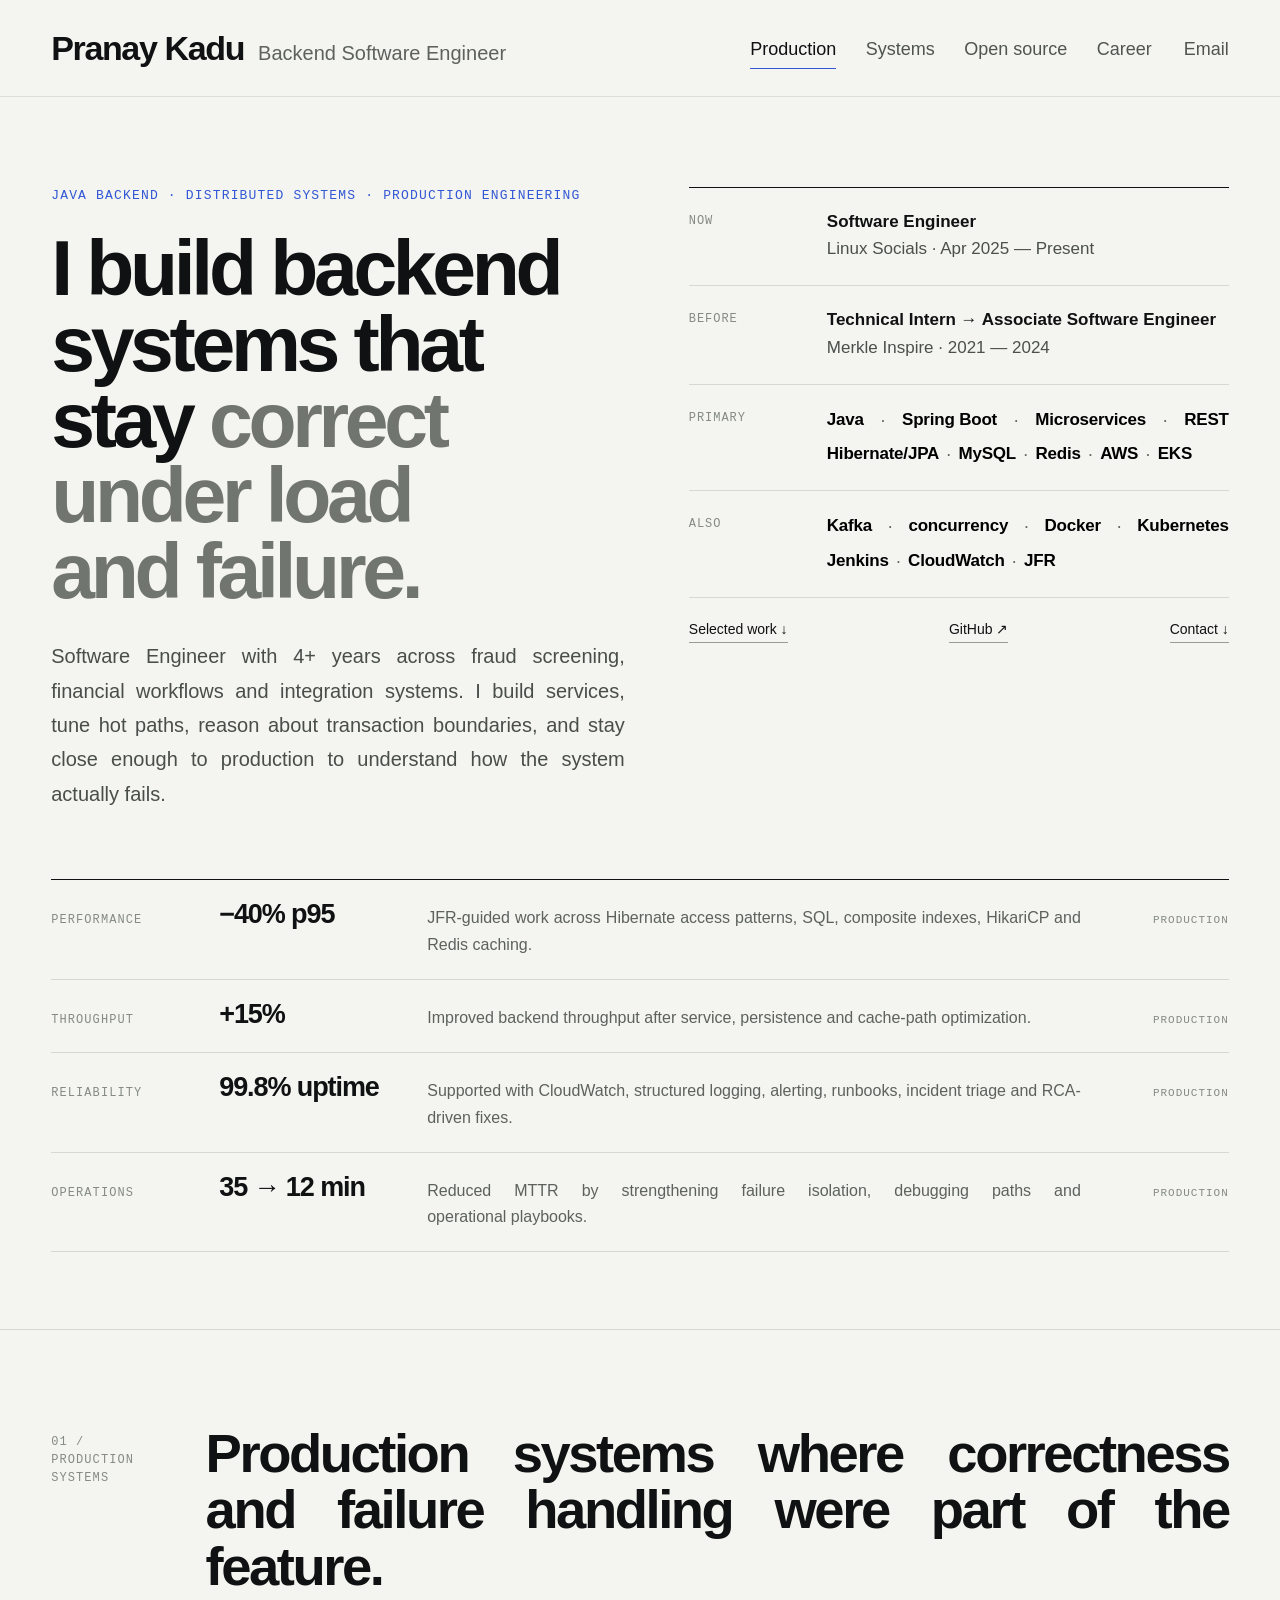
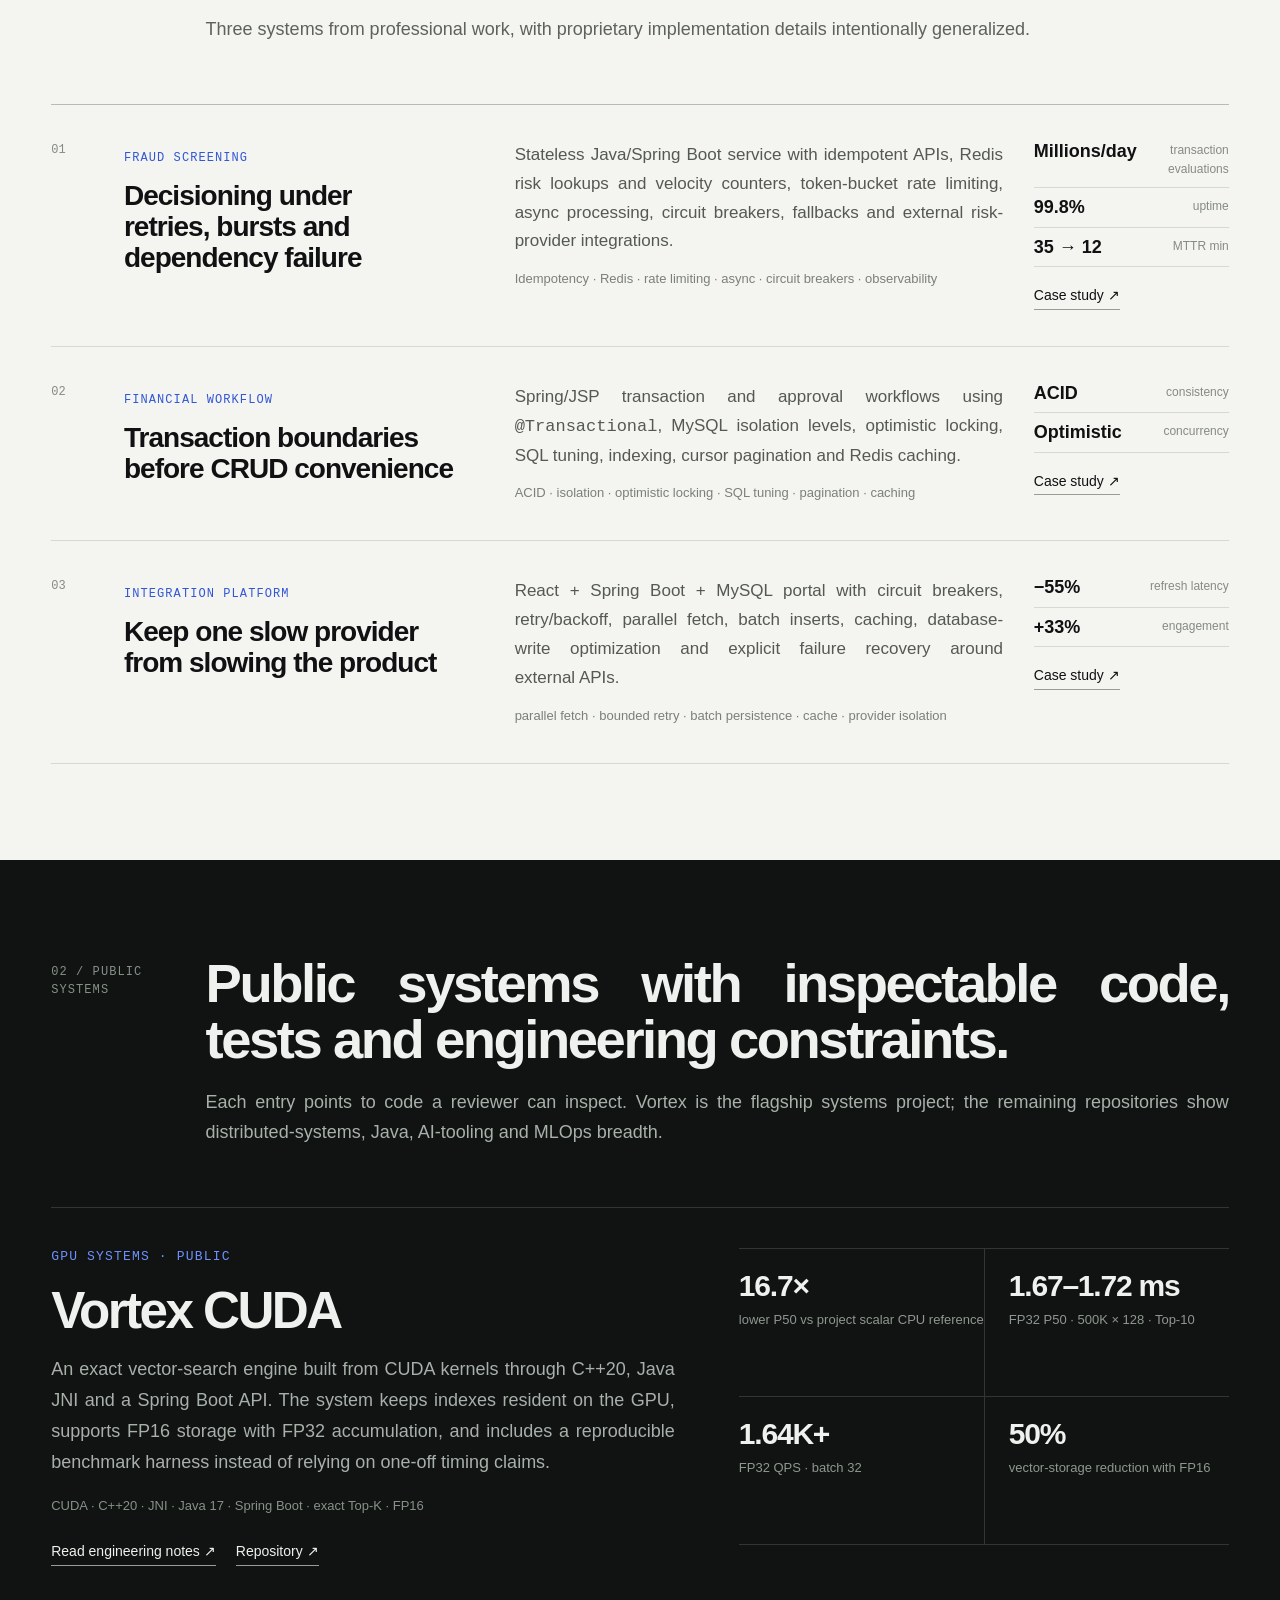
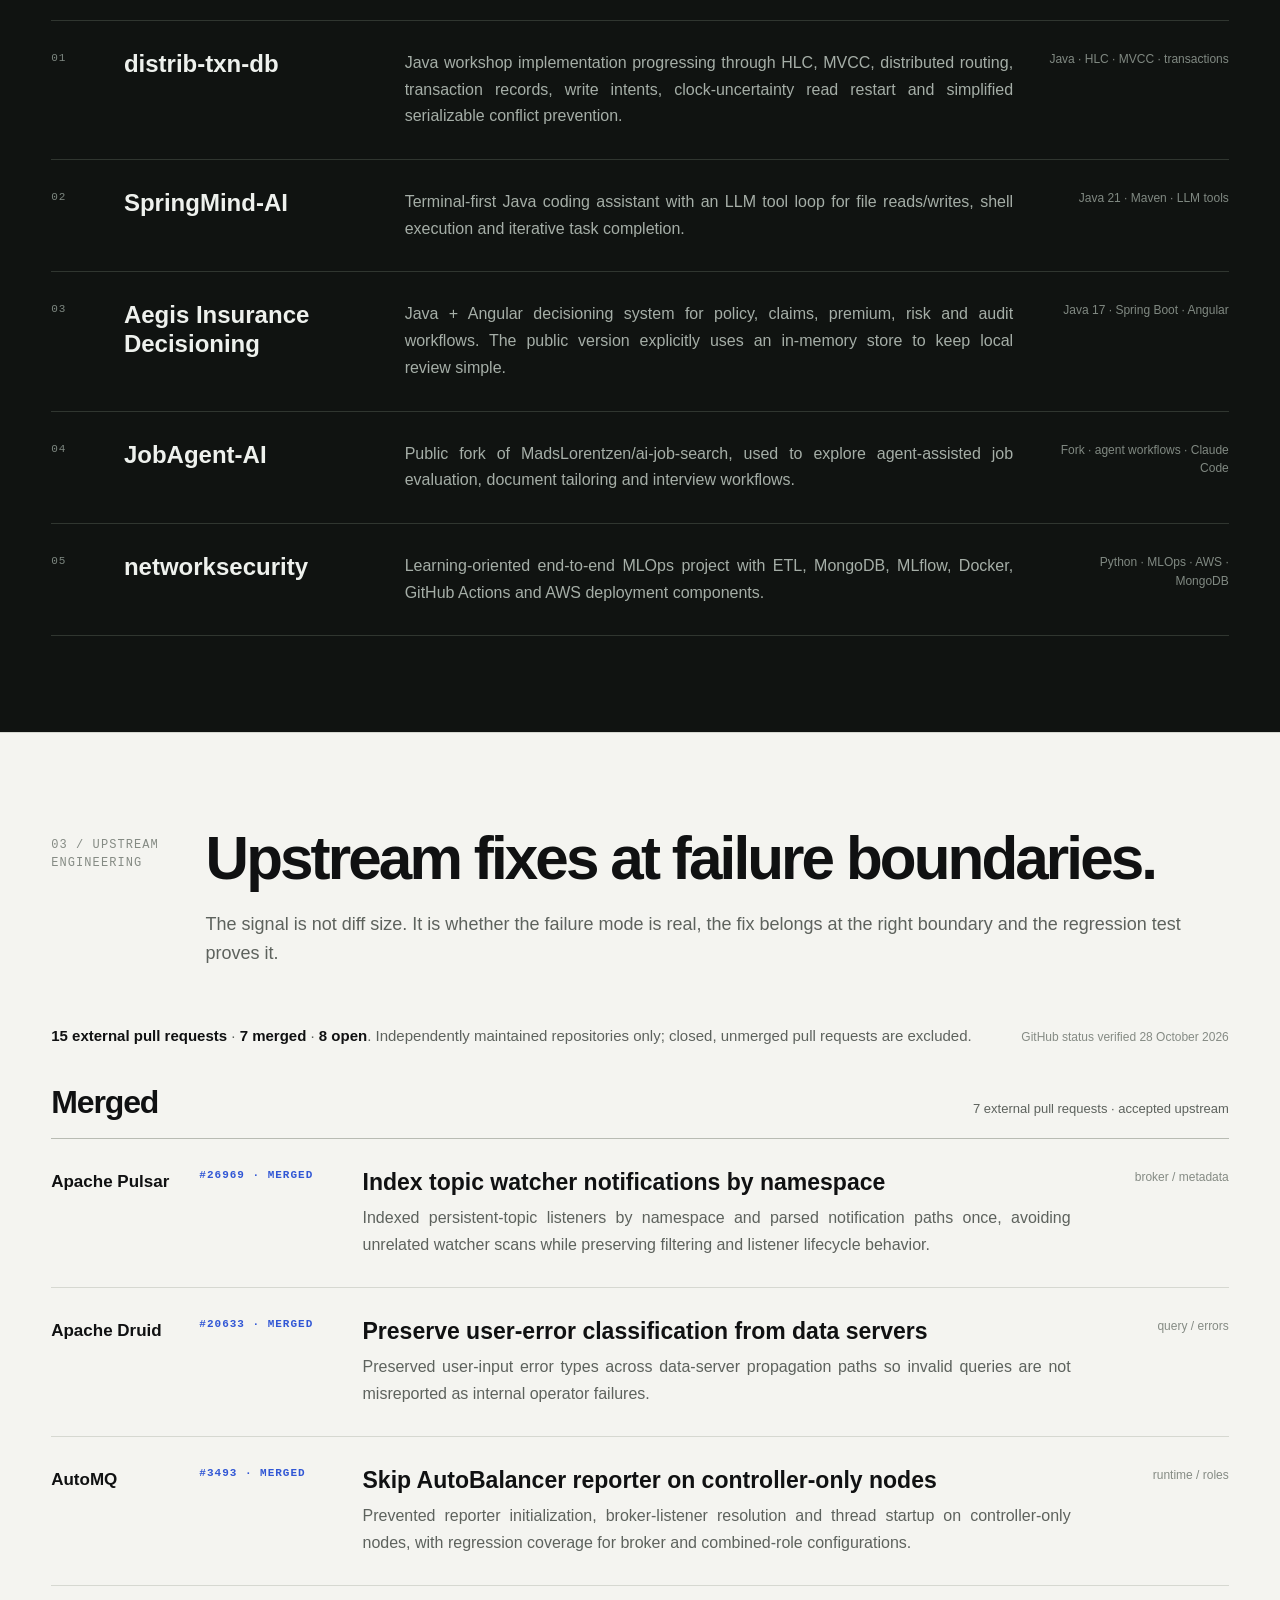
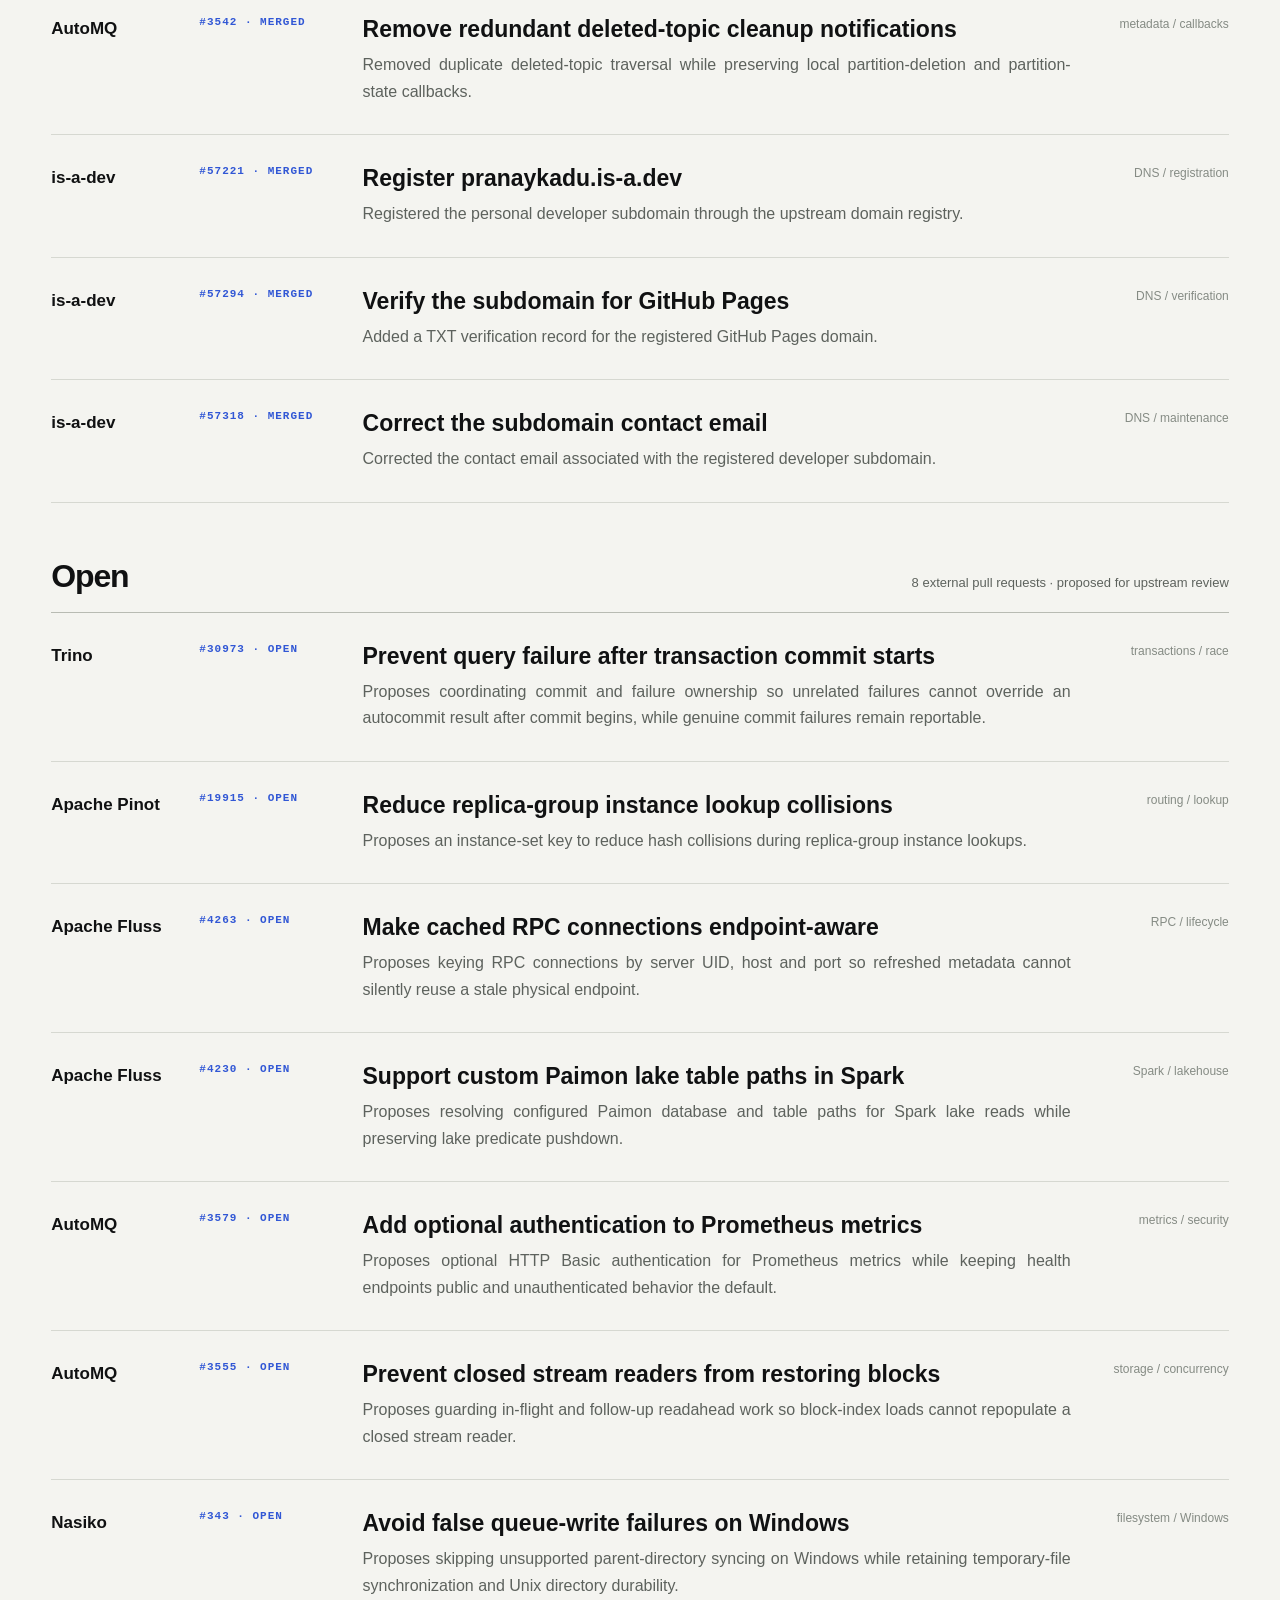
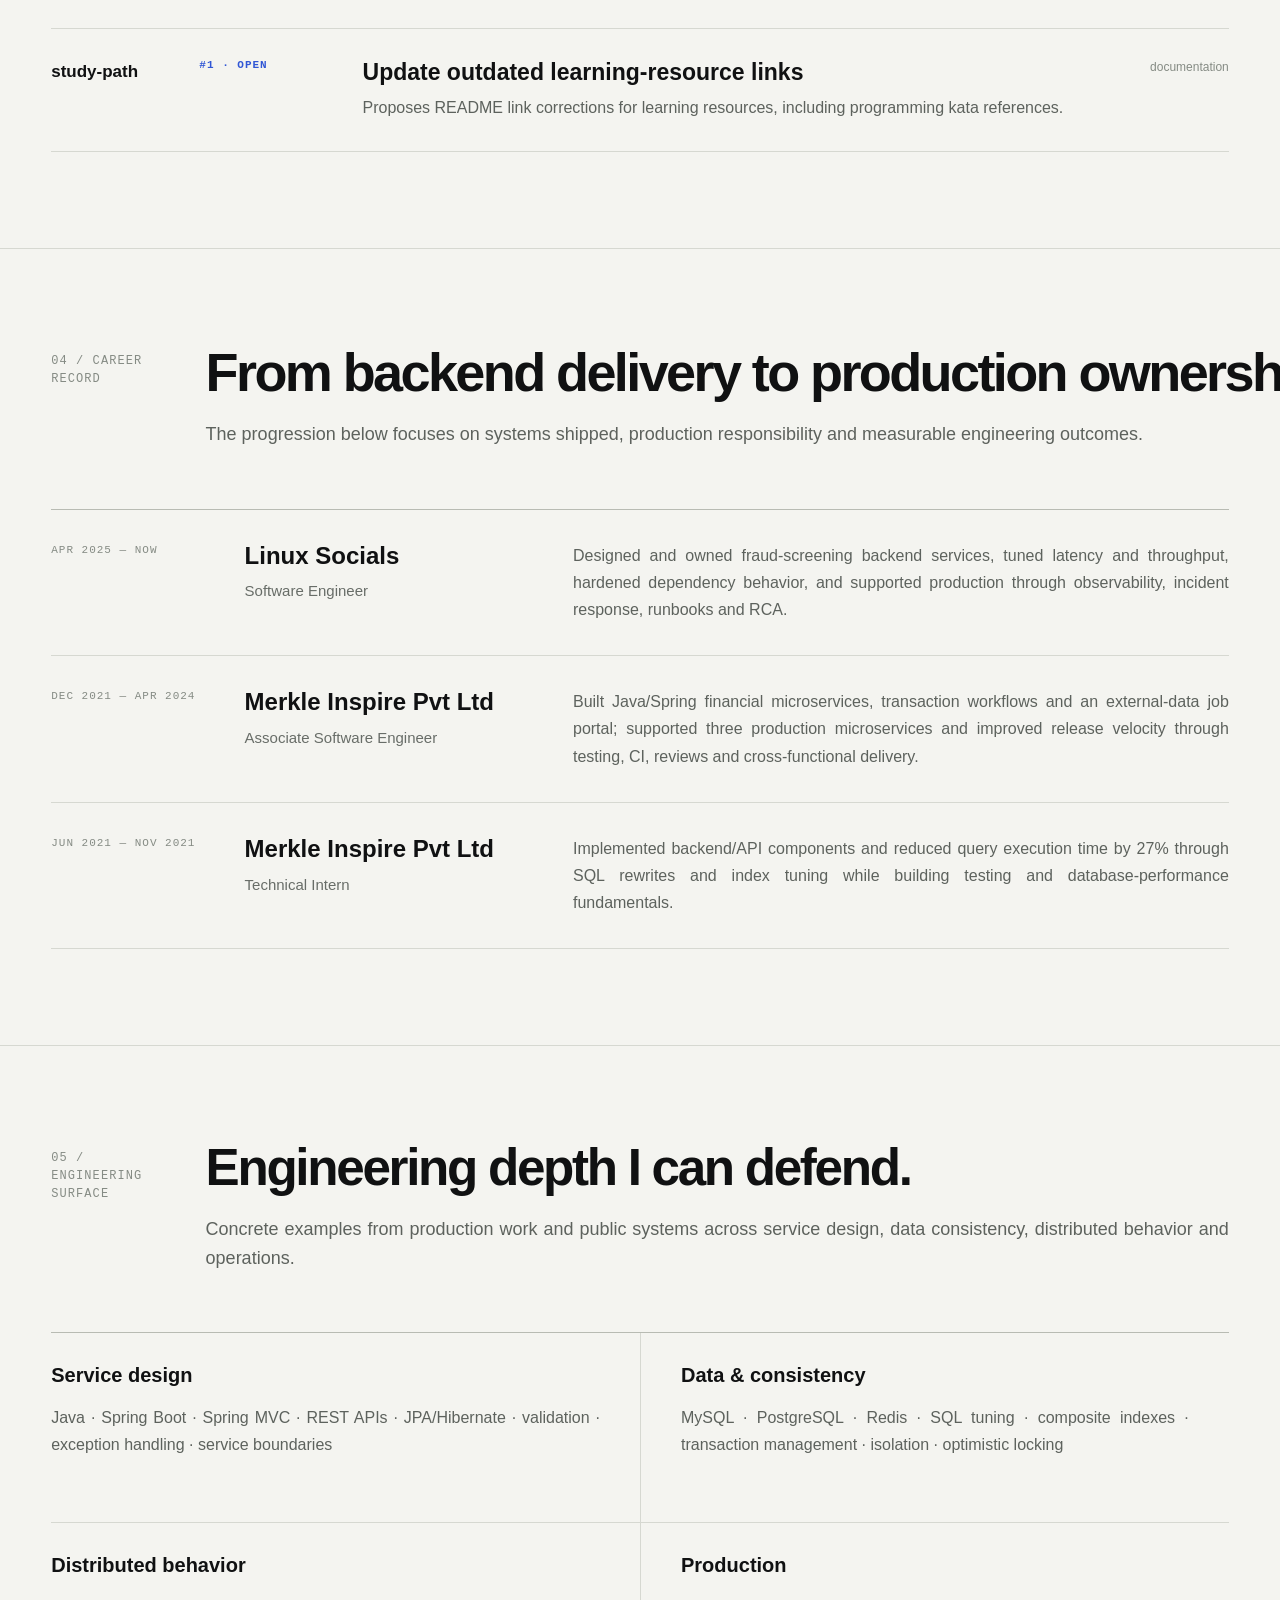
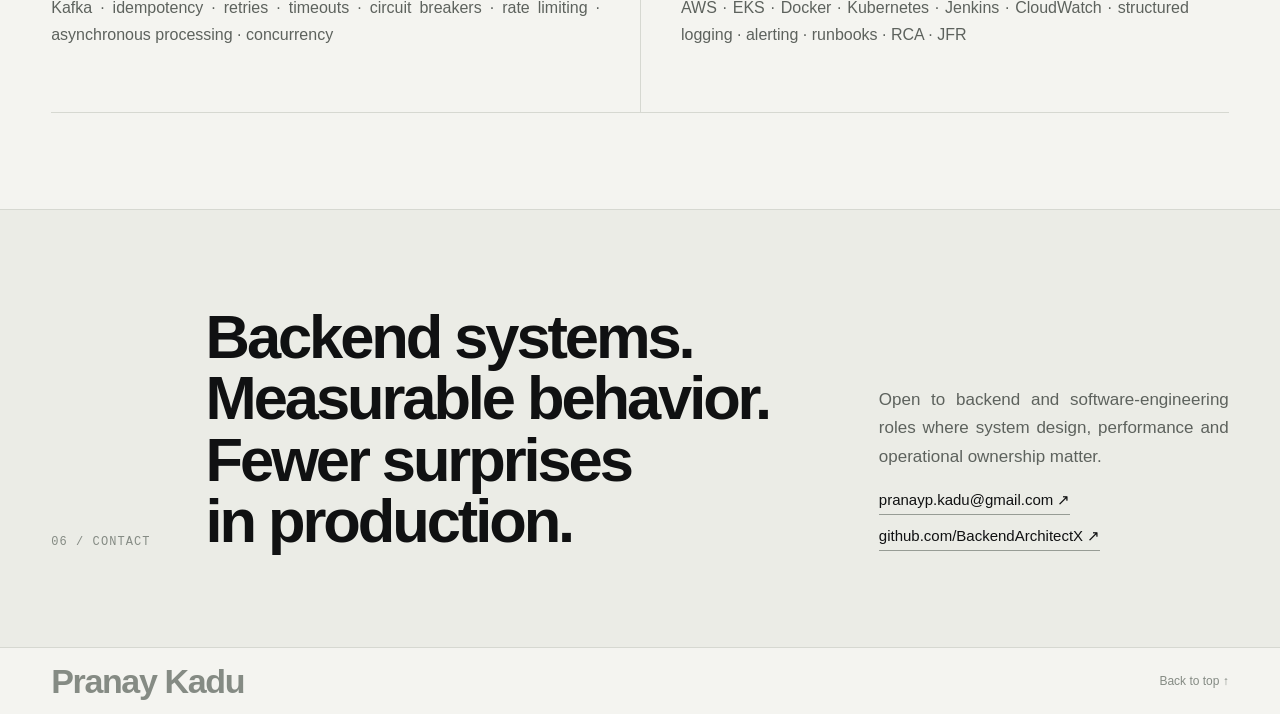
==== index.html @ 26df7e2e "chore(portfolio): refresh stylesheet cache after external PR update" ====
<!doctype html>
<html lang="en">
<head>
  <meta charset="utf-8">
  <meta name="viewport" content="width=device-width, initial-scale=1">
  <meta name="description" content="Pranay Kadu — backend software engineer working across Java, Spring Boot, distributed systems, performance and production reliability.">
  <meta name="author" content="Pranay Kadu">
  <meta name="theme-color" content="#f4f4f0">
  <meta property="og:title" content="Pranay Kadu — Backend Software Engineer">
  <meta property="og:description" content="Production backend systems, public systems work and upstream engineering across Java, distributed systems, performance and reliability.">
  <meta property="og:type" content="website">
  <meta property="og:url" content="https://backendarchitectx.github.io/">
  <meta name="twitter:card" content="summary">
  <link rel="canonical" href="https://backendarchitectx.github.io/">
  <script type="application/ld+json">{"@context":"https://schema.org","@type":"Person","name":"Pranay Kadu","jobTitle":"Backend Software Engineer","url":"https://backendarchitectx.github.io/","sameAs":["https://github.com/BackendArchitectX"],"knowsAbout":["Java","Spring Boot","Distributed systems","Backend engineering","Performance engineering","Production reliability"]}</script>
  <title>Pranay Kadu — Backend Software Engineer</title>
  <link rel="stylesheet" href="styles.css?v=20261028external">
  <link rel="stylesheet" href="mobile-typography.css?v=20260911b">
  <link rel="stylesheet" href="skill-mobile.css?v=20260911d">
  <link rel="stylesheet" href="mobile-natural-justify.css?v=20260912d">
</head>
<body>
<a class="skip-link" href="#main">Skip to content</a>
<header class="site-header">
  <div class="shell header-inner">
    <a class="identity" href="#top" aria-label="Pranay Kadu, portfolio home"><strong>Pranay Kadu</strong><span>Backend Software Engineer</span></a>
    <nav class="nav" aria-label="Primary navigation"><a href="#production">Production</a><a href="#systems">Systems</a><a href="#opensource">Open source</a><a href="#career">Career</a></nav>
    <div class="header-actions"><a href="mailto:pranayp.kadu@gmail.com">Email</a></div>
  </div>
</header>

<main id="main">
  <section id="top" class="hero shell">
    <div class="hero-grid">
      <div>
        <div class="overline">Java backend · distributed systems · production engineering</div>
        <h1>I build backend systems that stay <em>correct under load and failure.</em></h1>
        <p class="hero-copy">Software Engineer with 4+ years across fraud screening, financial workflows and integration systems. I build services, tune hot paths, reason about transaction boundaries, and stay close enough to production to understand how the system actually fails.</p>
      </div>
      <aside class="hero-side" aria-label="Engineering profile summary">
        <dl>
          <div class="meta-row"><dt>Now</dt><dd><strong>Software Engineer</strong><br>Linux Socials · Apr 2025 — Present</dd></div>
          <div class="meta-row"><dt>Before</dt><dd><strong>Technical Intern → Associate Software Engineer</strong><br>Merkle Inspire · 2021 — 2024</dd></div>
          <div class="meta-row"><dt>Primary</dt><dd><strong>Java · Spring Boot · Microservices · REST · Hibernate/JPA · MySQL · Redis · AWS · EKS</strong></dd></div>
          <div class="meta-row"><dt>Also</dt><dd><strong>Kafka · concurrency · Docker · Kubernetes · Jenkins · CloudWatch · JFR</strong></dd></div>
        </dl>
        <div class="quick-links"><a href="#production">Selected work ↓</a><a href="https://github.com/BackendArchitectX" target="_blank" rel="noreferrer">GitHub ↗</a><a href="#contact">Contact ↓</a></div>
      </aside>
    </div>

    <div class="proof-ledger" aria-label="Engineering evidence">
      <div class="proof-row"><span class="label">Performance</span><strong>−40% p95</strong><p>JFR-guided work across Hibernate access patterns, SQL, composite indexes, HikariCP and Redis caching.</p><span class="source">production</span></div>
      <div class="proof-row"><span class="label">Throughput</span><strong>+15%</strong><p>Improved backend throughput after service, persistence and cache-path optimization.</p><span class="source">production</span></div>
      <div class="proof-row"><span class="label">Reliability</span><strong>99.8% uptime</strong><p>Supported with CloudWatch, structured logging, alerting, runbooks, incident triage and RCA-driven fixes.</p><span class="source">production</span></div>
      <div class="proof-row"><span class="label">Operations</span><strong>35 → 12 min</strong><p>Reduced MTTR by strengthening failure isolation, debugging paths and operational playbooks.</p><span class="source">production</span></div>
    </div>
  </section>

  <section id="production" class="section">
    <div class="shell">
      <div class="section-head">
        <div class="section-no">01 / Production systems</div>
        <h2>Production systems where correctness and failure handling were part of the feature.</h2>
        <p>Three systems from professional work, with proprietary implementation details intentionally generalized.</p>
      </div>
      <div class="system-list">
        <a class="system-row" href="work/fraud-screening.html">
          <div class="system-index">01</div>
          <div class="system-name"><span class="type">Fraud screening</span><h3>Decisioning under retries, bursts and dependency failure</h3></div>
          <div class="system-body"><p>Stateless Java/Spring Boot service with idempotent APIs, Redis risk lookups and velocity counters, token-bucket rate limiting, async processing, circuit breakers, fallbacks and external risk-provider integrations.</p><div class="methods">Idempotency · Redis · rate limiting · async · circuit breakers · observability</div></div>
          <div class="system-evidence"><div class="evidence-line"><strong>Millions/day</strong><span>transaction evaluations</span></div><div class="evidence-line"><strong>99.8%</strong><span>uptime</span></div><div class="evidence-line"><strong>35 → 12</strong><span>MTTR min</span></div><span class="row-link">Case study ↗</span></div>
        </a>
        <a class="system-row" href="work/financial-workflow.html">
          <div class="system-index">02</div>
          <div class="system-name"><span class="type">Financial workflow</span><h3>Transaction boundaries before CRUD convenience</h3></div>
          <div class="system-body"><p>Spring/JSP transaction and approval workflows using <code>@Transactional</code>, MySQL isolation levels, optimistic locking, SQL tuning, indexing, cursor pagination and Redis caching.</p><div class="methods">ACID · isolation · optimistic locking · SQL tuning · pagination · caching</div></div>
          <div class="system-evidence"><div class="evidence-line"><strong>ACID</strong><span>consistency</span></div><div class="evidence-line"><strong>Optimistic</strong><span>concurrency</span></div><span class="row-link">Case study ↗</span></div>
        </a>
        <a class="system-row" href="work/job-feed.html">
          <div class="system-index">03</div>
          <div class="system-name"><span class="type">Integration platform</span><h3>Keep one slow provider from slowing the product</h3></div>
          <div class="system-body"><p>React + Spring Boot + MySQL portal with circuit breakers, retry/backoff, parallel fetch, batch inserts, caching, database-write optimization and explicit failure recovery around external APIs.</p><div class="methods">parallel fetch · bounded retry · batch persistence · cache · provider isolation</div></div>
          <div class="system-evidence"><div class="evidence-line"><strong>−55%</strong><span>refresh latency</span></div><div class="evidence-line"><strong>+33%</strong><span>engagement</span></div><span class="row-link">Case study ↗</span></div>
        </a>
      </div>
    </div>
  </section>

  <section id="systems" class="section dark">
    <div class="shell">
      <div class="section-head">
        <div class="section-no">02 / Public systems</div>
        <h2>Public systems with inspectable code, tests and engineering constraints.</h2>
        <p>Each entry points to code a reviewer can inspect. Vortex is the flagship systems project; the remaining repositories show distributed-systems, Java, AI-tooling and MLOps breadth.</p>
      </div>

      <article class="feature-project">
        <div>
          <div class="overline">GPU systems · public</div>
          <h3>Vortex CUDA</h3>
          <p>An exact vector-search engine built from CUDA kernels through C++20, Java JNI and a Spring Boot API. The system keeps indexes resident on the GPU, supports FP16 storage with FP32 accumulation, and includes a reproducible benchmark harness instead of relying on one-off timing claims.</p>
          <div class="tech">CUDA · C++20 · JNI · Java 17 · Spring Boot · exact Top-K · FP16</div>
          <div class="feature-links"><a href="lab/vortex-cuda.html">Read engineering notes ↗</a><a href="https://github.com/BackendArchitectX/Vortex-CUDA" target="_blank" rel="noreferrer">Repository ↗</a></div>
        </div>
        <div class="benchmark" aria-label="Vortex CUDA benchmark evidence">
          <div><strong>16.7×</strong><span>lower P50 vs project scalar CPU reference</span></div>
          <div><strong>1.67–1.72 ms</strong><span>FP32 P50 · 500K × 128 · Top-10</span></div>
          <div><strong>1.64K+</strong><span>FP32 QPS · batch 32</span></div>
          <div><strong>50%</strong><span>vector-storage reduction with FP16</span></div>
        </div>
      </article>

      <div class="lab-ledger">
        <a class="lab-row" href="lab/distrib-txn-db.html"><span class="status">01</span><h3>distrib-txn-db</h3><p>Java workshop implementation progressing through HLC, MVCC, distributed routing, transaction records, write intents, clock-uncertainty read restart and simplified serializable conflict prevention.</p><span class="stack">Java · HLC · MVCC · transactions</span></a>
        <a class="lab-row" href="https://github.com/BackendArchitectX/SpringMind-AI" target="_blank" rel="noreferrer"><span class="status">02</span><h3>SpringMind-AI</h3><p>Terminal-first Java coding assistant with an LLM tool loop for file reads/writes, shell execution and iterative task completion.</p><span class="stack">Java 21 · Maven · LLM tools</span></a>
        <a class="lab-row" href="lab/aegis.html"><span class="status">03</span><h3>Aegis Insurance Decisioning</h3><p>Java + Angular decisioning system for policy, claims, premium, risk and audit workflows. The public version explicitly uses an in-memory store to keep local review simple.</p><span class="stack">Java 17 · Spring Boot · Angular</span></a>
        <a class="lab-row" href="https://github.com/BackendArchitectX/JobAgent-AI" target="_blank" rel="noreferrer"><span class="status">04</span><h3>JobAgent-AI</h3><p>Public fork of MadsLorentzen/ai-job-search, used to explore agent-assisted job evaluation, document tailoring and interview workflows.</p><span class="stack">Fork · agent workflows · Claude Code</span></a>
        <a class="lab-row" href="https://github.com/BackendArchitectX/networksecurity" target="_blank" rel="noreferrer"><span class="status">05</span><h3>networksecurity</h3><p>Learning-oriented end-to-end MLOps project with ETL, MongoDB, MLflow, Docker, GitHub Actions and AWS deployment components.</p><span class="stack">Python · MLOps · AWS · MongoDB</span></a>
      </div>
    </div>
  </section>

  <section id="opensource" class="section">
    <div class="shell">
      <div class="section-head">
        <div class="section-no">03 / Upstream engineering</div>
        <h2>Upstream fixes at failure boundaries.</h2>
        <p>The signal is not diff size. It is whether the failure mode is real, the fix belongs at the right boundary and the regression test proves it.</p>
      </div>
      <div class="oss-summary">
        <p><strong>15 external pull requests</strong> · <strong>7 merged</strong> · <strong>8 open</strong>. Independently maintained repositories only; closed, unmerged pull requests are excluded.</p>
        <span class="oss-asof">GitHub status verified 28 October 2026</span>
      </div>
      <div class="oss-group" aria-label="Merged external pull requests">
        <div class="oss-group-head"><h3>Merged</h3><p>7 external pull requests · accepted upstream</p></div>
        <div class="oss-table" aria-label="Merged external PR list">
        <a class="oss-entry" href="https://github.com/apache/pulsar/pull/26969" target="_blank" rel="noopener noreferrer"><span class="repo">Apache Pulsar</span><span class="state state--merged">#26969 · Merged</span><div><h4>Index topic watcher notifications by namespace</h4><p>Indexed persistent-topic listeners by namespace and parsed notification paths once, avoiding unrelated watcher scans while preserving filtering and listener lifecycle behavior.</p></div><span class="domain">broker / metadata</span></a>
        <a class="oss-entry" href="https://github.com/apache/druid/pull/20633" target="_blank" rel="noopener noreferrer"><span class="repo">Apache Druid</span><span class="state state--merged">#20633 · Merged</span><div><h4>Preserve user-error classification from data servers</h4><p>Preserved user-input error types across data-server propagation paths so invalid queries are not misreported as internal operator failures.</p></div><span class="domain">query / errors</span></a>
        <a class="oss-entry" href="https://github.com/AutoMQ/automq/pull/3493" target="_blank" rel="noopener noreferrer"><span class="repo">AutoMQ</span><span class="state state--merged">#3493 · Merged</span><div><h4>Skip AutoBalancer reporter on controller-only nodes</h4><p>Prevented reporter initialization, broker-listener resolution and thread startup on controller-only nodes, with regression coverage for broker and combined-role configurations.</p></div><span class="domain">runtime / roles</span></a>
        <a class="oss-entry" href="https://github.com/AutoMQ/automq/pull/3542" target="_blank" rel="noopener noreferrer"><span class="repo">AutoMQ</span><span class="state state--merged">#3542 · Merged</span><div><h4>Remove redundant deleted-topic cleanup notifications</h4><p>Removed duplicate deleted-topic traversal while preserving local partition-deletion and partition-state callbacks.</p></div><span class="domain">metadata / callbacks</span></a>
        <a class="oss-entry" href="https://github.com/is-a-dev/register/pull/57221" target="_blank" rel="noopener noreferrer"><span class="repo">is-a-dev</span><span class="state state--merged">#57221 · Merged</span><div><h4>Register pranaykadu.is-a.dev</h4><p>Registered the personal developer subdomain through the upstream domain registry.</p></div><span class="domain">DNS / registration</span></a>
        <a class="oss-entry" href="https://github.com/is-a-dev/register/pull/57294" target="_blank" rel="noopener noreferrer"><span class="repo">is-a-dev</span><span class="state state--merged">#57294 · Merged</span><div><h4>Verify the subdomain for GitHub Pages</h4><p>Added a TXT verification record for the registered GitHub Pages domain.</p></div><span class="domain">DNS / verification</span></a>
        <a class="oss-entry" href="https://github.com/is-a-dev/register/pull/57318" target="_blank" rel="noopener noreferrer"><span class="repo">is-a-dev</span><span class="state state--merged">#57318 · Merged</span><div><h4>Correct the subdomain contact email</h4><p>Corrected the contact email associated with the registered developer subdomain.</p></div><span class="domain">DNS / maintenance</span></a>
        </div>
      </div>
      <div class="oss-group" aria-label="Open external pull requests">
        <div class="oss-group-head"><h3>Open</h3><p>8 external pull requests · proposed for upstream review</p></div>
        <div class="oss-table" aria-label="Open external PR list">
        <a class="oss-entry" href="https://github.com/trinodb/trino/pull/30973" target="_blank" rel="noopener noreferrer"><span class="repo">Trino</span><span class="state state--open">#30973 · Open</span><div><h4>Prevent query failure after transaction commit starts</h4><p>Proposes coordinating commit and failure ownership so unrelated failures cannot override an autocommit result after commit begins, while genuine commit failures remain reportable.</p></div><span class="domain">transactions / race</span></a>
        <a class="oss-entry" href="https://github.com/apache/pinot/pull/19915" target="_blank" rel="noopener noreferrer"><span class="repo">Apache Pinot</span><span class="state state--open">#19915 · Open</span><div><h4>Reduce replica-group instance lookup collisions</h4><p>Proposes an instance-set key to reduce hash collisions during replica-group instance lookups.</p></div><span class="domain">routing / lookup</span></a>
        <a class="oss-entry" href="https://github.com/apache/fluss/pull/4263" target="_blank" rel="noopener noreferrer"><span class="repo">Apache Fluss</span><span class="state state--open">#4263 · Open</span><div><h4>Make cached RPC connections endpoint-aware</h4><p>Proposes keying RPC connections by server UID, host and port so refreshed metadata cannot silently reuse a stale physical endpoint.</p></div><span class="domain">RPC / lifecycle</span></a>
        <a class="oss-entry" href="https://github.com/apache/fluss/pull/4230" target="_blank" rel="noopener noreferrer"><span class="repo">Apache Fluss</span><span class="state state--open">#4230 · Open</span><div><h4>Support custom Paimon lake table paths in Spark</h4><p>Proposes resolving configured Paimon database and table paths for Spark lake reads while preserving lake predicate pushdown.</p></div><span class="domain">Spark / lakehouse</span></a>
        <a class="oss-entry" href="https://github.com/AutoMQ/automq/pull/3579" target="_blank" rel="noopener noreferrer"><span class="repo">AutoMQ</span><span class="state state--open">#3579 · Open</span><div><h4>Add optional authentication to Prometheus metrics</h4><p>Proposes optional HTTP Basic authentication for Prometheus metrics while keeping health endpoints public and unauthenticated behavior the default.</p></div><span class="domain">metrics / security</span></a>
        <a class="oss-entry" href="https://github.com/AutoMQ/automq/pull/3555" target="_blank" rel="noopener noreferrer"><span class="repo">AutoMQ</span><span class="state state--open">#3555 · Open</span><div><h4>Prevent closed stream readers from restoring blocks</h4><p>Proposes guarding in-flight and follow-up readahead work so block-index loads cannot repopulate a closed stream reader.</p></div><span class="domain">storage / concurrency</span></a>
        <a class="oss-entry" href="https://github.com/Nasiko-Labs/nasiko/pull/343" target="_blank" rel="noopener noreferrer"><span class="repo">Nasiko</span><span class="state state--open">#343 · Open</span><div><h4>Avoid false queue-write failures on Windows</h4><p>Proposes skipping unsupported parent-directory syncing on Windows while retaining temporary-file synchronization and Unix directory durability.</p></div><span class="domain">filesystem / Windows</span></a>
        <a class="oss-entry" href="https://github.com/tiagomartinho/study-path/pull/1" target="_blank" rel="noopener noreferrer"><span class="repo">study-path</span><span class="state state--open">#1 · Open</span><div><h4>Update outdated learning-resource links</h4><p>Proposes README link corrections for learning resources, including programming kata references.</p></div><span class="domain">documentation</span></a>
        </div>
      </div>
    </div>
  </section>

  <section id="career" class="section">
    <div class="shell">
      <div class="section-head">
        <div class="section-no">04 / Career record</div>
        <h2>From backend delivery to production ownership.</h2>
        <p>The progression below focuses on systems shipped, production responsibility and measurable engineering outcomes.</p>
      </div>
      <div class="timeline">
        <div class="timeline-row"><span class="date">APR 2025 — NOW</span><div><h3>Linux Socials</h3><span class="role">Software Engineer</span></div><p>Designed and owned fraud-screening backend services, tuned latency and throughput, hardened dependency behavior, and supported production through observability, incident response, runbooks and RCA.</p></div>
        <div class="timeline-row"><span class="date">DEC 2021 — APR 2024</span><div><h3>Merkle Inspire Pvt Ltd</h3><span class="role">Associate Software Engineer</span></div><p>Built Java/Spring financial microservices, transaction workflows and an external-data job portal; supported three production microservices and improved release velocity through testing, CI, reviews and cross-functional delivery.</p></div>
        <div class="timeline-row"><span class="date">JUN 2021 — NOV 2021</span><div><h3>Merkle Inspire Pvt Ltd</h3><span class="role">Technical Intern</span></div><p>Implemented backend/API components and reduced query execution time by 27% through SQL rewrites and index tuning while building testing and database-performance fundamentals.</p></div>
      </div>
    </div>
  </section>

  <section id="engineering" class="section">
    <div class="shell">
      <div class="section-head"><div class="section-no">05 / Engineering surface</div><h2>Engineering depth I can defend.</h2><p>Concrete examples from production work and public systems across service design, data consistency, distributed behavior and operations.</p></div>
      <div class="depth-grid">
        <div class="depth"><h3>Service design</h3><p>Java · Spring Boot · Spring MVC · REST APIs · JPA/Hibernate · validation · exception handling · service boundaries</p></div>
        <div class="depth"><h3>Data & consistency</h3><p>MySQL · PostgreSQL · Redis · SQL tuning · composite indexes · transaction management · isolation · optimistic locking</p></div>
        <div class="depth"><h3>Distributed behavior</h3><p>Kafka · idempotency · retries · timeouts · circuit breakers · rate limiting · asynchronous processing · concurrency</p></div>
        <div class="depth"><h3>Production</h3><p>AWS · EKS · Docker · Kubernetes · Jenkins · CloudWatch · structured logging · alerting · runbooks · RCA · JFR</p></div>
      </div>
    </div>
  </section>

  <section id="contact" class="section contact">
    <div class="shell contact-grid">
      <div class="section-no">06 / Contact</div>
      <h2>Backend systems. Measurable behavior. Fewer surprises in production.</h2>
      <div><p>Open to backend and software-engineering roles where system design, performance and operational ownership matter.</p><div class="contact-links"><a href="mailto:pranayp.kadu@gmail.com">pranayp.kadu@gmail.com ↗</a><a href="https://github.com/BackendArchitectX" target="_blank" rel="noreferrer">github.com/BackendArchitectX ↗</a></div></div>
    </div>
  </section>
</main>

<footer class="footer"><div class="shell footer-inner"><span>Pranay Kadu</span><a href="#top">Back to top ↑</a></div></footer>
<script src="script.js?v=20260913a"></script>
</body>
</html>
---- styles.css ----
@import url("/foundation.css?v=20260911h");

/* Final portfolio layer: readable scale, disciplined spacing and progressive responsiveness. */
body{font-size:18px}
.hero h1{max-width:940px;font-size:clamp(58px,6.15vw,90px);line-height:.96}
.hero-copy{font-size:20px;line-height:1.72}
.section-head h2,.case-head h2{font-size:clamp(44px,4.7vw,68px)}
.contact h2{font-size:clamp(46px,4.8vw,70px)}
.case-title h1{font-size:clamp(50px,5.4vw,78px)}
.system-name h3{font-size:28px}
.feature-project p{font-size:18px}

/* Stronger header hierarchy: name is the visual anchor, supporting text stays clearly secondary. */
.header-inner{min-height:96px}
.identity strong{font-size:34px;font-weight:760;letter-spacing:-.04em}
.identity span{font-size:20px;line-height:1.3}
.nav a,.header-actions a{font-size:18px}

/* Keep long-form copy readable without stretching compact profile content. */
.hero-copy,.proof-row p,.section-head>p,.system-body>p,.feature-project p,.lab-row>p,.oss-entry p,.timeline-row>p,.depth p,.contact p,.case-title .lede,.case-head>p,.record-row p,.callout{text-align:left;text-align-last:auto;hyphens:none}

/* Hero profile ledger: clean left alignment and consistent content column. */
.hero-grid{grid-template-columns:minmax(0,1fr) minmax(500px,540px);gap:clamp(54px,5vw,78px)}
.hero-side{width:100%;max-width:540px;justify-self:end;border-top:1px solid var(--ink)}
.hero-side dl{margin:0}
.meta-row{grid-template-columns:110px minmax(0,1fr);gap:28px;align-items:start;padding:22px 0}
.meta-row dt{padding-top:3px;line-height:1.45;white-space:nowrap}
.meta-row dd{margin:0;font-size:17px;line-height:1.58;letter-spacing:0;text-align:left!important;text-align-last:auto!important;text-wrap:pretty;overflow-wrap:normal;hyphens:none;word-spacing:normal}
.meta-row dd strong{display:block;margin-bottom:2px;line-height:1.45;text-align:left!important;text-align-last:auto!important;word-spacing:normal;letter-spacing:0}
.meta-row:nth-child(2) dd strong{white-space:nowrap}
.meta-row:nth-child(n+3) dd strong{line-height:1.6}
.meta-row dd strong+br{display:none}
.quick-links{display:flex;flex-wrap:wrap;align-items:center;justify-content:flex-start;gap:12px 26px;padding-top:20px}
.quick-links a{font-size:14px;white-space:nowrap}

/* Evidence reads as a ledger rather than a dashboard-card grid. */
.proof-ledger{display:block;margin-top:68px;border-top:1px solid var(--ink);border-bottom:0}
.proof-row{display:grid;grid-template-columns:140px 180px minmax(0,1fr) 120px;gap:28px;align-items:baseline;min-height:0;padding:20px 0;border-right:0;border-bottom:1px solid var(--line)}
.proof-row .label{order:initial;font-size:12px}
.proof-row strong{order:initial;font-size:27px}
.proof-row p{order:initial;margin:0;font-size:16px;line-height:1.68}
.proof-row .source{order:initial;margin:0;padding:0;text-align:right;font-size:11px}

/* Laptop/tablet: profile becomes a balanced 2x2 ledger below the hero. */
@media(max-width:1180px){
  .hero-grid{grid-template-columns:1fr;gap:46px}
  .hero-side{max-width:none;justify-self:stretch}
  .hero-side dl{display:grid;grid-template-columns:repeat(2,minmax(0,1fr))}
  .meta-row{grid-template-columns:90px minmax(0,1fr);gap:22px;padding:20px 0}
  .meta-row:nth-child(odd){padding-right:28px;border-right:1px solid var(--line)}
  .meta-row:nth-child(even){padding-left:28px}
  .meta-row:nth-child(2) dd strong{white-space:normal}
  .quick-links{max-width:none;padding-top:18px}
  .proof-row{grid-template-columns:120px 155px minmax(0,1fr) 95px;gap:22px}
}

/* Mobile navigation remains visible without JS; JS upgrades it to the compact menu. */
@media(max-width:820px){
  .header-inner{height:auto;min-height:82px;grid-template-columns:minmax(0,1fr) auto;gap:12px}
  .identity strong{font-size:29px}
  .identity span{font-size:17px}
  .header-actions{display:none}
  .nav{display:flex;position:static;grid-column:1/-1;flex-wrap:wrap;gap:0 20px;padding:0 0 12px;background:transparent;border:0;box-shadow:none}
  .nav a{padding:8px 0;border:0;font-size:17px}
  .nav a::after{display:none}
  .js .menu-toggle{display:inline-flex;align-items:center;justify-content:center;border-radius:0}
  .js .nav{display:none;position:absolute;top:100%;left:0;right:0;grid-column:auto;flex-direction:column;gap:0;padding:8px var(--gutter) 16px;background:rgba(244,244,240,.99);border-bottom:1px solid var(--line-strong);box-shadow:0 18px 34px rgba(16,17,18,.07)}
  .js .nav.nav-open{display:flex}
  .js .nav a{padding:14px 0;border-bottom:1px solid var(--line);font-size:17px}
  .js .nav a:last-child{border-bottom:0}
}

@media(max-width:900px){
  body{font-size:17px}
  .hero h1{font-size:clamp(50px,8.2vw,72px)}
  .section-head h2,.case-head h2{font-size:clamp(40px,7vw,58px)}
  .proof-row{grid-template-columns:110px 150px minmax(0,1fr);gap:18px}
  .proof-row .source{display:none}
}

/* Phone: labels become captions above full-width values. */
@media(max-width:700px){
  .hero-grid{gap:38px}
  .hero-side{border-top:1px solid var(--ink)}
  .hero-side dl{display:block}
  .meta-row{display:block;padding:18px 0 20px;border-bottom:1px solid var(--line)}
  .meta-row:nth-child(odd),.meta-row:nth-child(even){padding-left:0;padding-right:0;border-right:0}
  .meta-row dt{padding:0 0 7px;font-size:11px;line-height:1.3;letter-spacing:.1em}
  .meta-row dd{margin:0;font-size:16px;line-height:1.58;text-align:left!important;text-align-last:auto!important;text-wrap:pretty}
  .meta-row dd strong{display:block;margin:0 0 3px;font-size:17px;line-height:1.4;white-space:normal;text-align:left!important;text-align-last:auto!important}
  .quick-links{display:flex;width:100%;max-width:none;justify-content:flex-start;gap:12px 24px;padding-top:18px}
  .quick-links a{font-size:14px}
}

@media(max-width:620px){
  body{font-size:16px}
  .identity{gap:10px}
  .identity strong{font-size:26px}
  .identity span{font-size:15px}
  .hero h1{font-size:clamp(42px,12.5vw,56px);line-height:.99}
  .hero-copy{font-size:18px}
  .section-head h2,.case-head h2{font-size:clamp(38px,11vw,50px)}
  .case-title h1{font-size:clamp(42px,12vw,56px)}
  .proof-ledger{margin-top:50px}
  .proof-row{grid-template-columns:1fr auto;gap:8px 16px;padding:18px 0}
  .proof-row .label{grid-column:1}
  .proof-row strong{grid-column:2;grid-row:1;font-size:23px;text-align:right}
  .proof-row p{grid-column:1/-1;font-size:15px}
}

@media(max-width:390px){
  .identity strong{font-size:24px}
  .identity span{font-size:14px}
  .meta-row{padding:16px 0 18px}
  .meta-row dd{font-size:15px}
  .meta-row dd strong{font-size:16px}
  .quick-links{gap:10px 18px}
  .quick-links a{font-size:13px}
}

/* Editorial rebuild: tighter hierarchy, less empty space, no forced justification. */
.hero-copy,.proof-row p,.section-head>p,.system-body>p,.feature-project p,.lab-row>p,.oss-entry p,.timeline-row>p,.depth p,.contact p,
.case-title .lede,.case-head>p,.record-row p,.callout{
  text-align:left!important;
  text-align-last:auto!important;
  text-justify:auto!important;
  hyphens:none!important;
  word-spacing:normal!important;
}

@media(min-width:901px){
  .section-head{
    grid-template-columns:116px minmax(0,1fr);
    column-gap:clamp(30px,3vw,46px);
    row-gap:20px;
    align-items:start;
    margin-bottom:clamp(44px,4.6vw,60px);
  }
  .section-head .section-no{grid-column:1;grid-row:1 / span 2}
  .section-head h2{grid-column:2;max-width:none;width:100%;text-wrap:pretty}
  .section-head>p{
    grid-column:2;
    max-width:1100px;
    width:100%;
    margin:0;
    font-size:18px;
    line-height:1.66;
  }

  .system-row{
    grid-template-columns:42px minmax(320px,360px) minmax(0,1fr) minmax(170px,195px);
    gap:clamp(24px,2.4vw,38px);
    padding:36px 0;
  }
  .system-name h3{
    max-width:350px;
    font-size:clamp(28px,2vw,32px);
    line-height:1.12;
    letter-spacing:-.035em;
  }
  .system-body{max-width:620px}

  .depth-grid{
    grid-template-columns:repeat(2,minmax(0,1fr));
    border-top:1px solid var(--line-strong);
  }
  .depth{
    min-height:190px;
    padding:30px 40px 34px 0;
    border-bottom:1px solid var(--line);
    border-left:0;
  }
  .depth+.depth{padding-left:40px}
  .depth:nth-child(even){border-left:1px solid var(--line)}
  .depth:nth-child(3){padding-left:0;border-left:0}
  .depth h3{font-size:20px;margin-bottom:16px}
  .depth p{max-width:560px;font-size:16px;line-height:1.72}

  /* Career copy: proper justification on full lines only; never stretch the final line. */
  .timeline-row>p{
    width:100%;
    max-width:none;
    text-align:justify!important;
    text-align-last:left!important;
    text-justify:inter-word!important;
    hyphens:auto!important;
    text-wrap:wrap;
    overflow-wrap:normal;
    word-spacing:normal!important;
  }

  /* Contact copy: justify full lines while keeping the final line natural. */
  .contact p{
    text-align:justify!important;
    text-align-last:left!important;
    text-justify:inter-word!important;
    hyphens:auto!important;
    word-spacing:normal!important;
  }
}

/* Career header: use the available desktop width instead of leaving a dead right column. */
@media(min-width:1280px){
  #career .section-head h2{
    max-width:none;
    width:100%;
    font-size:54px;
    line-height:1.02;
    letter-spacing:-.048em;
    white-space:nowrap;
    text-wrap:nowrap;
  }
  #career .section-head>p{
    max-width:none;
    width:100%;
  }
}

@media(max-width:1279px) and (min-width:901px){
  #career .section-head h2{
    max-width:none;
    width:100%;
    font-size:clamp(46px,4.4vw,56px);
    text-wrap:balance;
  }
  #career .section-head>p{max-width:980px}
}

@media(max-width:1180px) and (min-width:901px){
  .system-row{
    grid-template-columns:42px minmax(280px,320px) minmax(0,1fr);
  }
  .system-evidence{
    grid-column:2 / -1;
    grid-template-columns:repeat(3,minmax(0,1fr));
    gap:14px 24px;
    margin-top:4px;
  }
  .row-link{grid-column:1/-1}
}

@media(max-width:900px){
  .section-head{
    grid-template-columns:1fr;
    gap:14px;
    margin-bottom:38px;
  }
  .section-head .section-no,.section-head h2,.section-head>p{grid-column:1}
  .section-head .section-no{padding-top:0;margin-bottom:4px}
  .section-head>p{max-width:680px;margin:0;font-size:17px;line-height:1.65}

  .system-row{
    grid-template-columns:38px minmax(0,1fr);
    gap:14px 20px;
    padding:28px 0;
  }
  .system-name,.system-body,.system-evidence{grid-column:2}
  .system-name h3{max-width:680px;font-size:clamp(27px,5vw,34px);line-height:1.12}
  .system-body{max-width:720px}
  .system-evidence{grid-template-columns:repeat(2,minmax(0,1fr));margin-top:4px}
  .row-link{grid-column:1/-1}

  .depth-grid{grid-template-columns:1fr}
  .depth,.depth+.depth{
    padding:24px 0 28px;
    border-left:0;
    border-bottom:1px solid var(--line);
  }
  .depth h3{font-size:19px}
  .depth p{font-size:16px;max-width:680px}
}


/* External merged and open pull requests, verified 28 October 2026 */
.oss-summary{display:flex;flex-wrap:wrap;align-items:baseline;justify-content:space-between;gap:10px 28px;margin:-4px 0 34px}
.oss-summary p{margin:0;font-size:15px;line-height:1.65;color:var(--muted)}
.oss-summary strong{color:var(--ink);font-weight:700}
.oss-summary .oss-asof{font-size:12px;color:var(--soft)}
.oss-group+.oss-group{margin-top:54px}
.oss-group-head{display:flex;flex-wrap:wrap;align-items:baseline;justify-content:space-between;gap:8px 24px;margin-bottom:17px}
.oss-group-head h3{margin:0;font-size:clamp(24px,2.5vw,32px);line-height:1.2;letter-spacing:-.035em;font-weight:640}
.oss-group-head p{margin:0;font-size:13px;line-height:1.6;color:var(--muted)}
.oss-entry h4{font-size:23px;line-height:1.3;margin:0 0 7px;font-weight:580}
.oss-entry:hover h4{color:var(--accent)}
.oss-entry .state--merged{color:var(--accent)}
.oss-entry .state--open{color:var(--accent)}
@media(max-width:820px){
  .oss-summary{margin:0 0 28px}
  .oss-group+.oss-group{margin-top:42px}
  .oss-group-head{margin-bottom:13px}
  .oss-group-head h3{font-size:25px}
  .oss-entry h4{font-size:22px}
}
---- mobile-typography.css ----
/* Mobile-only composition layer.
   Desktop remains owned by styles.css and the desktop runtime typography block.
   Nothing is hidden or removed here: the same content is reflowed for narrow screens. */

@media (max-width: 820px) {
  :root {
    --mobile-section: 48px;
    --mobile-block: 32px;
    --mobile-component: 24px;
    --mobile-text: 16px;
  }

  body {
    font-size: 16px;
  }

  /* Keep phone copy natural. Narrow justified measures create visible rivers. */
  .hero-copy,
  .proof-row p,
  .section-head > p,
  .system-body > p,
  .feature-project p,
  .lab-row > p,
  .oss-entry p,
  .timeline-row > p,
  .depth p,
  .contact p,
  .case-title .lede,
  .case-head > p,
  .record-row p,
  .callout {
    width: 100% !important;
    max-width: none !important;
    text-align: left !important;
    text-align-last: auto !important;
    text-justify: auto !important;
    hyphens: none !important;
    -webkit-hyphens: none !important;
    word-spacing: normal !important;
    letter-spacing: normal !important;
    overflow-wrap: normal !important;
    word-break: normal !important;
    text-wrap: pretty !important;
  }

  .hero h1,
  .section-head h2,
  .contact h2,
  .case-title h1,
  .case-head h2,
  .system-name h3,
  .oss-entry h3,
  .timeline-row h3,
  .lab-row h3,
  .depth h3 {
    text-align: left !important;
    text-align-last: auto !important;
    text-justify: auto !important;
    hyphens: none !important;
    -webkit-hyphens: none !important;
    word-spacing: normal !important;
    white-space: normal !important;
    text-wrap: pretty !important;
  }

  /* Header: shorter and quieter, while preserving every navigation item. */
  .header-inner {
    min-height: 72px !important;
    padding-top: 10px !important;
    padding-bottom: 10px !important;
  }

  .identity strong {
    font-size: 27px !important;
    line-height: 1.02 !important;
  }

  .identity span {
    font-size: 14px !important;
    line-height: 1.25 !important;
  }

  .menu-toggle {
    min-height: 42px !important;
    padding: 0 14px !important;
    letter-spacing: .06em !important;
  }

  .js .nav a {
    min-height: 44px;
    display: flex;
    align-items: center;
    padding: 11px 0 !important;
  }

  /* Hero: preserve all content but tighten relationships between related groups. */
  .hero {
    padding-top: 42px !important;
  }

  .hero-grid {
    gap: 30px !important;
  }

  .hero .overline {
    margin-bottom: 15px !important;
  }

  .hero h1 {
    width: 100% !important;
    max-width: none !important;
    margin-bottom: 20px !important;
    font-size: clamp(40px, 10vw, 48px) !important;
    line-height: 1 !important;
    letter-spacing: -.045em !important;
  }

  .hero-copy {
    margin: 0 !important;
    font-size: 16px !important;
    line-height: 1.64 !important;
  }

  .hero-side {
    margin-top: 0 !important;
  }

  .meta-row {
    padding: 15px 0 17px !important;
  }

  .meta-row dt {
    padding-bottom: 6px !important;
    font-size: 10px !important;
  }

  .meta-row dd {
    font-size: 15px !important;
    line-height: 1.5 !important;
  }

  .meta-row dd strong {
    font-size: 16px !important;
    line-height: 1.36 !important;
  }

  .hero-side .skill-lines {
    gap: 5px !important;
  }

  .hero-side .quick-links {
    justify-content: flex-start !important;
    gap: 10px 22px !important;
    padding-top: 16px !important;
  }

  /* Evidence: same four rows and all copy, reflowed into a compact 2x2 scorecard. */
  .proof-ledger {
    display: grid !important;
    grid-template-columns: repeat(2, minmax(0, 1fr)) !important;
    margin-top: 42px !important;
    border-top: 1px solid var(--ink) !important;
    border-bottom: 1px solid var(--line) !important;
  }

  .proof-row {
    display: flex !important;
    flex-direction: column !important;
    align-items: flex-start !important;
    gap: 7px !important;
    min-width: 0 !important;
    padding: 20px 16px 22px 0 !important;
    border-bottom: 1px solid var(--line) !important;
    border-right: 1px solid var(--line) !important;
  }

  .proof-row:nth-child(even) {
    padding-left: 16px !important;
    padding-right: 0 !important;
    border-right: 0 !important;
  }

  .proof-row:nth-last-child(-n+2) {
    border-bottom: 0 !important;
  }

  .proof-row .label {
    order: 0 !important;
    font-size: 10px !important;
    line-height: 1.3 !important;
    letter-spacing: .09em !important;
  }

  .proof-row strong {
    order: 1 !important;
    width: 100% !important;
    font-size: clamp(22px, 6.1vw, 28px) !important;
    line-height: 1 !important;
    text-align: left !important;
  }

  .proof-row p {
    order: 2 !important;
    margin: 3px 0 0 !important;
    font-size: 13.5px !important;
    line-height: 1.52 !important;
  }

  .proof-row .source {
    display: block !important;
    order: 3 !important;
    margin-top: auto !important;
    padding-top: 5px !important;
    font-size: 9px !important;
    text-align: left !important;
  }

  /* Consistent section rhythm. */
  .section {
    padding: var(--mobile-section) 0 !important;
  }

  .section-head {
    display: grid !important;
    grid-template-columns: 1fr !important;
    gap: 0 !important;
    row-gap: 0 !important;
    margin-bottom: 32px !important;
  }

  .section-head .section-no {
    grid-column: 1 !important;
    grid-row: auto !important;
    margin: 0 0 12px !important;
    padding: 0 !important;
    font-size: 10px !important;
    line-height: 1.4 !important;
    letter-spacing: .08em !important;
  }

  .section-head h2 {
    grid-column: 1 !important;
    width: 100% !important;
    max-width: 17ch !important;
    margin: 0 !important;
    font-size: clamp(30px, 8.1vw, 38px) !important;
    line-height: 1.04 !important;
    letter-spacing: -.036em !important;
    text-wrap: balance !important;
  }

  .section-head > p {
    grid-column: 1 !important;
    margin: 16px 0 0 !important;
    font-size: 15px !important;
    line-height: 1.62 !important;
  }

  /* Production systems: editorial case-study blocks with structured evidence. */
  .system-row {
    display: grid !important;
    grid-template-columns: 1fr !important;
    gap: 0 !important;
    padding: 30px 0 32px !important;
  }

  .system-index,
  .system-name,
  .system-body,
  .system-evidence {
    grid-column: 1 !important;
  }

  .system-index {
    margin: 0 0 10px !important;
    font-size: 10px !important;
  }

  .system-name .type {
    display: block !important;
    margin-bottom: 7px !important;
    font-size: 10px !important;
  }

  .system-name h3 {
    max-width: 18ch !important;
    margin: 0 !important;
    font-size: 21px !important;
    line-height: 1.16 !important;
    letter-spacing: -.025em !important;
  }

  .system-body {
    margin-top: 17px !important;
  }

  .system-body > p {
    margin-bottom: 14px !important;
    font-size: 15px !important;
    line-height: 1.62 !important;
  }

  .methods {
    font-size: 12px !important;
    line-height: 1.55 !important;
  }

  .system-evidence {
    display: grid !important;
    grid-template-columns: repeat(2, minmax(0, 1fr)) !important;
    gap: 0 !important;
    margin-top: 20px !important;
    border-top: 1px solid var(--line) !important;
  }

  .evidence-line {
    display: flex !important;
    flex-direction: column !important;
    align-items: flex-start !important;
    gap: 5px !important;
    padding: 14px 12px 14px 0 !important;
    border-bottom: 1px solid var(--line) !important;
  }

  .evidence-line:nth-child(even) {
    padding-left: 12px !important;
    padding-right: 0 !important;
  }

  .evidence-line strong {
    font-size: 20px !important;
    line-height: 1.05 !important;
  }

  .evidence-line span {
    font-size: 11px !important;
    line-height: 1.35 !important;
  }

  .row-link {
    grid-column: 1 / -1 !important;
    margin-top: 14px !important;
    font-size: 12px !important;
  }

  /* Public systems: Vortex stays flagship; every secondary project remains visible as a compact ledger row. */
  .feature-project {
    display: grid !important;
    grid-template-columns: 1fr !important;
    gap: 28px !important;
    padding-bottom: 34px !important;
  }

  .feature-project h3 {
    font-size: clamp(32px, 8.8vw, 40px) !important;
    line-height: 1 !important;
  }

  .feature-project p {
    font-size: 15px !important;
    line-height: 1.62 !important;
  }

  .tech {
    font-size: 12px !important;
    line-height: 1.55 !important;
  }

  .feature-links {
    gap: 10px 20px !important;
  }

  .benchmark {
    display: grid !important;
    grid-template-columns: repeat(2, minmax(0, 1fr)) !important;
    gap: 0 !important;
    border-top: 1px solid currentColor !important;
  }

  .benchmark > div {
    min-width: 0 !important;
    padding: 16px 12px 18px 0 !important;
    border-bottom: 1px solid currentColor !important;
  }

  .benchmark > div:nth-child(even) {
    padding-left: 12px !important;
    padding-right: 0 !important;
  }

  .benchmark strong {
    display: block !important;
    margin-bottom: 7px !important;
    font-size: clamp(22px, 6vw, 28px) !important;
    line-height: 1 !important;
  }

  .benchmark span {
    font-size: 11px !important;
    line-height: 1.4 !important;
  }

  .lab-ledger {
    border-top: 1px solid currentColor !important;
  }

  .lab-row {
    display: grid !important;
    grid-template-columns: 28px minmax(0, 1fr) !important;
    gap: 7px 12px !important;
    padding: 22px 0 !important;
  }

  .lab-row .status {
    grid-column: 1 !important;
    grid-row: 1 / span 3 !important;
    font-size: 10px !important;
  }

  .lab-row h3,
  .lab-row > p,
  .lab-row .stack {
    grid-column: 2 !important;
  }

  .lab-row h3 {
    margin: 0 !important;
    font-size: 19px !important;
    line-height: 1.2 !important;
  }

  .lab-row > p {
    margin: 2px 0 0 !important;
    font-size: 14px !important;
    line-height: 1.55 !important;
  }

  .lab-row .stack {
    margin-top: 3px !important;
    font-size: 11px !important;
    line-height: 1.45 !important;
  }

  /* Open source: technical fix first, repository/status quieter but still fully visible. */
  .oss-entry {
    display: grid !important;
    grid-template-columns: minmax(0, 1fr) auto !important;
    gap: 8px 14px !important;
    padding: 24px 0 !important;
  }

  .oss-entry .repo {
    grid-column: 1 !important;
    grid-row: 1 !important;
    font-size: 11px !important;
  }

  .oss-entry .state {
    grid-column: 2 !important;
    grid-row: 1 !important;
    font-size: 10px !important;
    text-align: right !important;
  }

  .oss-entry > div {
    grid-column: 1 / -1 !important;
    grid-row: 2 !important;
  }

  .oss-entry h3 {
    margin: 3px 0 10px !important;
    max-width: 22ch !important;
    font-size: 20px !important;
    line-height: 1.18 !important;
  }

  .oss-entry p {
    margin: 0 !important;
    font-size: 14.5px !important;
    line-height: 1.58 !important;
  }

  .oss-entry .domain {
    grid-column: 1 / -1 !important;
    grid-row: 3 !important;
    margin-top: 5px !important;
    font-size: 10px !important;
  }

  /* Career: same copy, presented as a progression timeline. */
  .timeline {
    position: relative !important;
    border-top: 1px solid var(--line-strong) !important;
  }

  .timeline-row {
    position: relative !important;
    display: block !important;
    margin-left: 7px !important;
    padding: 26px 0 28px 25px !important;
    border-left: 1px solid var(--line) !important;
  }

  .timeline-row::before {
    content: "";
    position: absolute;
    top: 31px;
    left: -4px;
    width: 7px;
    height: 7px;
    border-radius: 50%;
    background: var(--ink);
  }

  .timeline-row .date {
    display: block !important;
    margin-bottom: 11px !important;
    font-size: 10px !important;
    letter-spacing: .07em !important;
  }

  .timeline-row h3 {
    margin: 0 0 4px !important;
    font-size: 20px !important;
    line-height: 1.18 !important;
  }

  .timeline-row .role {
    display: block !important;
    font-size: 12px !important;
  }

  .timeline-row > p {
    margin: 15px 0 0 !important;
    font-size: 14.5px !important;
    line-height: 1.6 !important;
  }

  /* Engineering surface: typographic groups, no pills or dashboard cards. */
  .depth-grid {
    display: grid !important;
    grid-template-columns: 1fr !important;
    border-top: 1px solid var(--line-strong) !important;
  }

  .depth,
  .depth + .depth {
    min-height: 0 !important;
    padding: 22px 0 24px !important;
    border-left: 0 !important;
    border-bottom: 1px solid var(--line) !important;
  }

  .depth h3 {
    margin: 0 0 10px !important;
    font-size: 17px !important;
    line-height: 1.2 !important;
  }

  .depth p {
    margin: 0 !important;
    font-size: 14.5px !important;
    line-height: 1.62 !important;
  }

  /* Contact should conclude the document, not compete with the opening hero. */
  .contact-grid {
    display: grid !important;
    grid-template-columns: 1fr !important;
    gap: 0 !important;
  }

  .contact-grid > * {
    grid-column: 1 !important;
  }

  .contact .section-no {
    margin: 0 0 13px !important;
  }

  .contact h2 {
    width: 100% !important;
    max-width: 16ch !important;
    margin: 0 !important;
    font-size: clamp(30px, 8.3vw, 36px) !important;
    line-height: 1.04 !important;
    letter-spacing: -.038em !important;
    text-wrap: balance !important;
  }

  .contact-grid > div:last-child {
    margin-top: 21px !important;
  }

  .contact p {
    margin: 0 !important;
    font-size: 15px !important;
    line-height: 1.62 !important;
  }

  .contact-links {
    margin-top: 18px !important;
    gap: 10px !important;
    text-align: left !important;
    text-align-last: auto !important;
    text-justify: auto !important;
    word-spacing: normal !important;
  }

  /* Footer: still branded, but clearly below the contact hierarchy. */
  .footer-inner {
    min-height: 86px !important;
  }

  .footer-inner > span {
    font-size: 25px !important;
    font-weight: 760 !important;
    letter-spacing: -.04em !important;
    line-height: 1.1 !important;
  }

  .footer-inner a {
    font-size: 12px !important;
  }

  .methods,
  .tech,
  .lab-row .stack,
  .oss-entry .domain,
  .meta-row dd,
  .skill-lines,
  .evidence-line,
  .contact-links {
    text-align: left !important;
    text-align-last: auto !important;
    text-justify: auto !important;
    word-spacing: normal !important;
  }
}

@media (max-width: 540px) {
  :root {
    --gutter: 18px;
    --mobile-section: 44px;
  }

  .header-inner {
    min-height: 68px !important;
  }

  .identity strong {
    font-size: 25px !important;
  }

  .identity span {
    font-size: 13px !important;
  }

  .hero {
    padding-top: 36px !important;
  }

  .hero h1 {
    font-size: clamp(37px, 10.4vw, 43px) !important;
  }

  .section-head h2,
  .contact h2 {
    font-size: clamp(29px, 8.4vw, 34px) !important;
  }

  .proof-row {
    padding-top: 18px !important;
    padding-bottom: 20px !important;
  }

  .proof-row p {
    font-size: 13px !important;
  }

  .system-name h3,
  .oss-entry h3,
  .timeline-row h3 {
    font-size: 19px !important;
  }

  .feature-project h3 {
    font-size: clamp(31px, 9vw, 37px) !important;
  }

  .footer-inner > span {
    font-size: 23px !important;
  }
}

@media (max-width: 380px) {
  :root {
    --gutter: 16px;
    --mobile-section: 42px;
  }

  .identity strong {
    font-size: 23px !important;
  }

  .identity span {
    font-size: 12px !important;
  }

  .hero h1 {
    font-size: clamp(35px, 10.6vw, 40px) !important;
  }

  .hero-copy,
  .section-head > p,
  .system-body > p,
  .feature-project p,
  .contact p {
    font-size: 14.5px !important;
  }

  .proof-row {
    padding-right: 12px !important;
  }

  .proof-row:nth-child(even) {
    padding-left: 12px !important;
  }

  .proof-row strong {
    font-size: 21px !important;
  }

  .proof-row p {
    font-size: 12.5px !important;
    line-height: 1.48 !important;
  }

  .benchmark strong {
    font-size: 21px !important;
  }

  .system-evidence {
    grid-template-columns: repeat(2, minmax(0, 1fr)) !important;
  }

  .lab-row {
    grid-template-columns: 24px minmax(0, 1fr) !important;
    gap-left: 10px !important;
  }

  .footer-inner > span {
    font-size: 22px !important;
  }
}
---- skill-mobile.css ----
@import url("/mobile-natural-justify.css?v=20260911c");

/* Mobile proof copy: use natural justification with a ragged final line. */
@media (max-width: 820px) {
  .proof-row p {
    text-align: justify !important;
    text-align-last: left !important;
    text-justify: inter-word !important;
    hyphens: auto !important;
    -webkit-hyphens: auto !important;
    word-spacing: normal !important;
    letter-spacing: normal !important;
    overflow-wrap: normal !important;
    word-break: normal !important;
  }
}

/* Mobile skill ledger: fully use the first row without stretching the second row. */
@media (max-width: 700px) {
  .hero-side .skill-line--full {
    justify-content: space-between !important;
    flex-wrap: nowrap !important;
    white-space: nowrap !important;
    gap: 0 !important;
  }

  .hero-side .skill-line--natural {
    justify-content: flex-start !important;
    flex-wrap: nowrap !important;
    white-space: nowrap !important;
    gap: 8px !important;
  }

  .hero-side .skill-item,
  .hero-side .skill-sep {
    flex: 0 0 auto !important;
  }
}

/* Very narrow phones: preserve the justified first row by tightening only the inter-item measure. */
@media (max-width: 380px) {
  .hero-side .skill-line--full {
    gap: 0 !important;
  }

  .hero-side .skill-item {
    font-size: 0.96em !important;
  }

  .hero-side .skill-sep {
    font-size: 0.68em !important;
  }
}
---- mobile-natural-justify.css ----
/* Mobile-only natural justification.
   Long-form prose and method summaries use browser-native justification.
   Final lines remain left aligned and compact content is never space-between stretched.
   Desktop is intentionally untouched. */
@media (max-width: 820px) {
  .hero-copy,
  .proof-row p,
  .section-head > p,
  .system-body > p,
  .feature-project p,
  .lab-row > p,
  .oss-entry p,
  .timeline-row > p,
  .depth p,
  .contact p,
  .case-title .lede,
  .case-head > p,
  .record-row p,
  .callout,
  .system-body .methods {
    text-align: justify !important;
    text-align-last: left !important;
    text-justify: auto !important;
    hyphens: auto !important;
    -webkit-hyphens: auto !important;
    word-spacing: normal !important;
    letter-spacing: normal !important;
    overflow-wrap: break-word !important;
    word-break: normal !important;
  }

  .system-body .methods {
    display: block !important;
    width: 100% !important;
    max-width: none !important;
    text-wrap: pretty !important;
    white-space: normal !important;
  }

  /* Compact labels, headings, metrics and metadata stay naturally aligned. */
  .tech,
  .lab-row .stack,
  .oss-entry .domain,
  .meta-row dd,
  .skill-lines,
  .evidence-line,
  .contact-links,
  .hero h1,
  .section-head h2,
  .contact h2,
  .case-title h1,
  .case-head h2,
  .system-name h3,
  .oss-entry h3,
  .timeline-row h3,
  .lab-row h3,
  .depth h3 {
    text-align: left !important;
    text-align-last: auto !important;
    text-justify: auto !important;
    hyphens: none !important;
    -webkit-hyphens: none !important;
    word-spacing: normal !important;
  }
}

@media (max-width: 380px) {
  .hero-copy,
  .proof-row p,
  .section-head > p,
  .system-body > p,
  .feature-project p,
  .lab-row > p,
  .oss-entry p,
  .timeline-row > p,
  .depth p,
  .contact p,
  .system-body .methods {
    text-align: justify !important;
    text-align-last: left !important;
    text-justify: auto !important;
    hyphens: auto !important;
    -webkit-hyphens: auto !important;
    word-spacing: normal !important;
    letter-spacing: normal !important;
    overflow-wrap: break-word !important;
  }
}
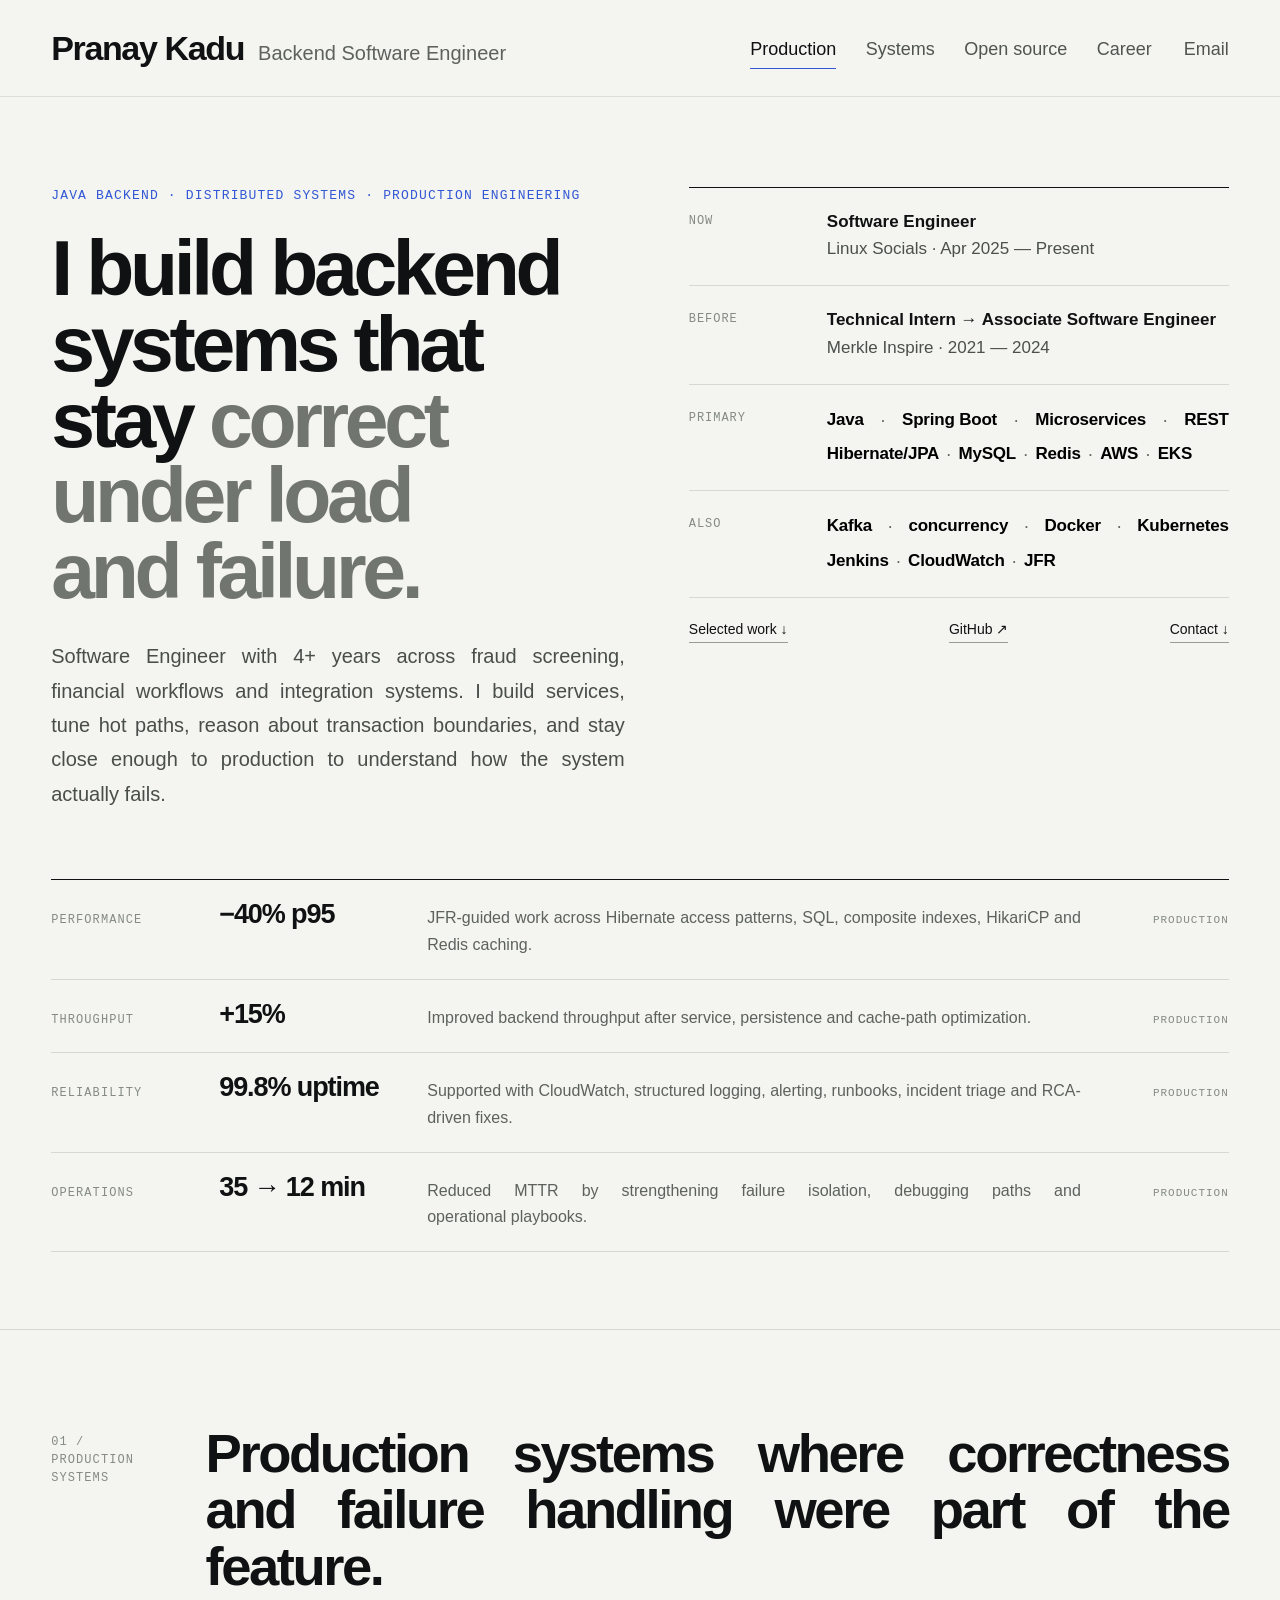
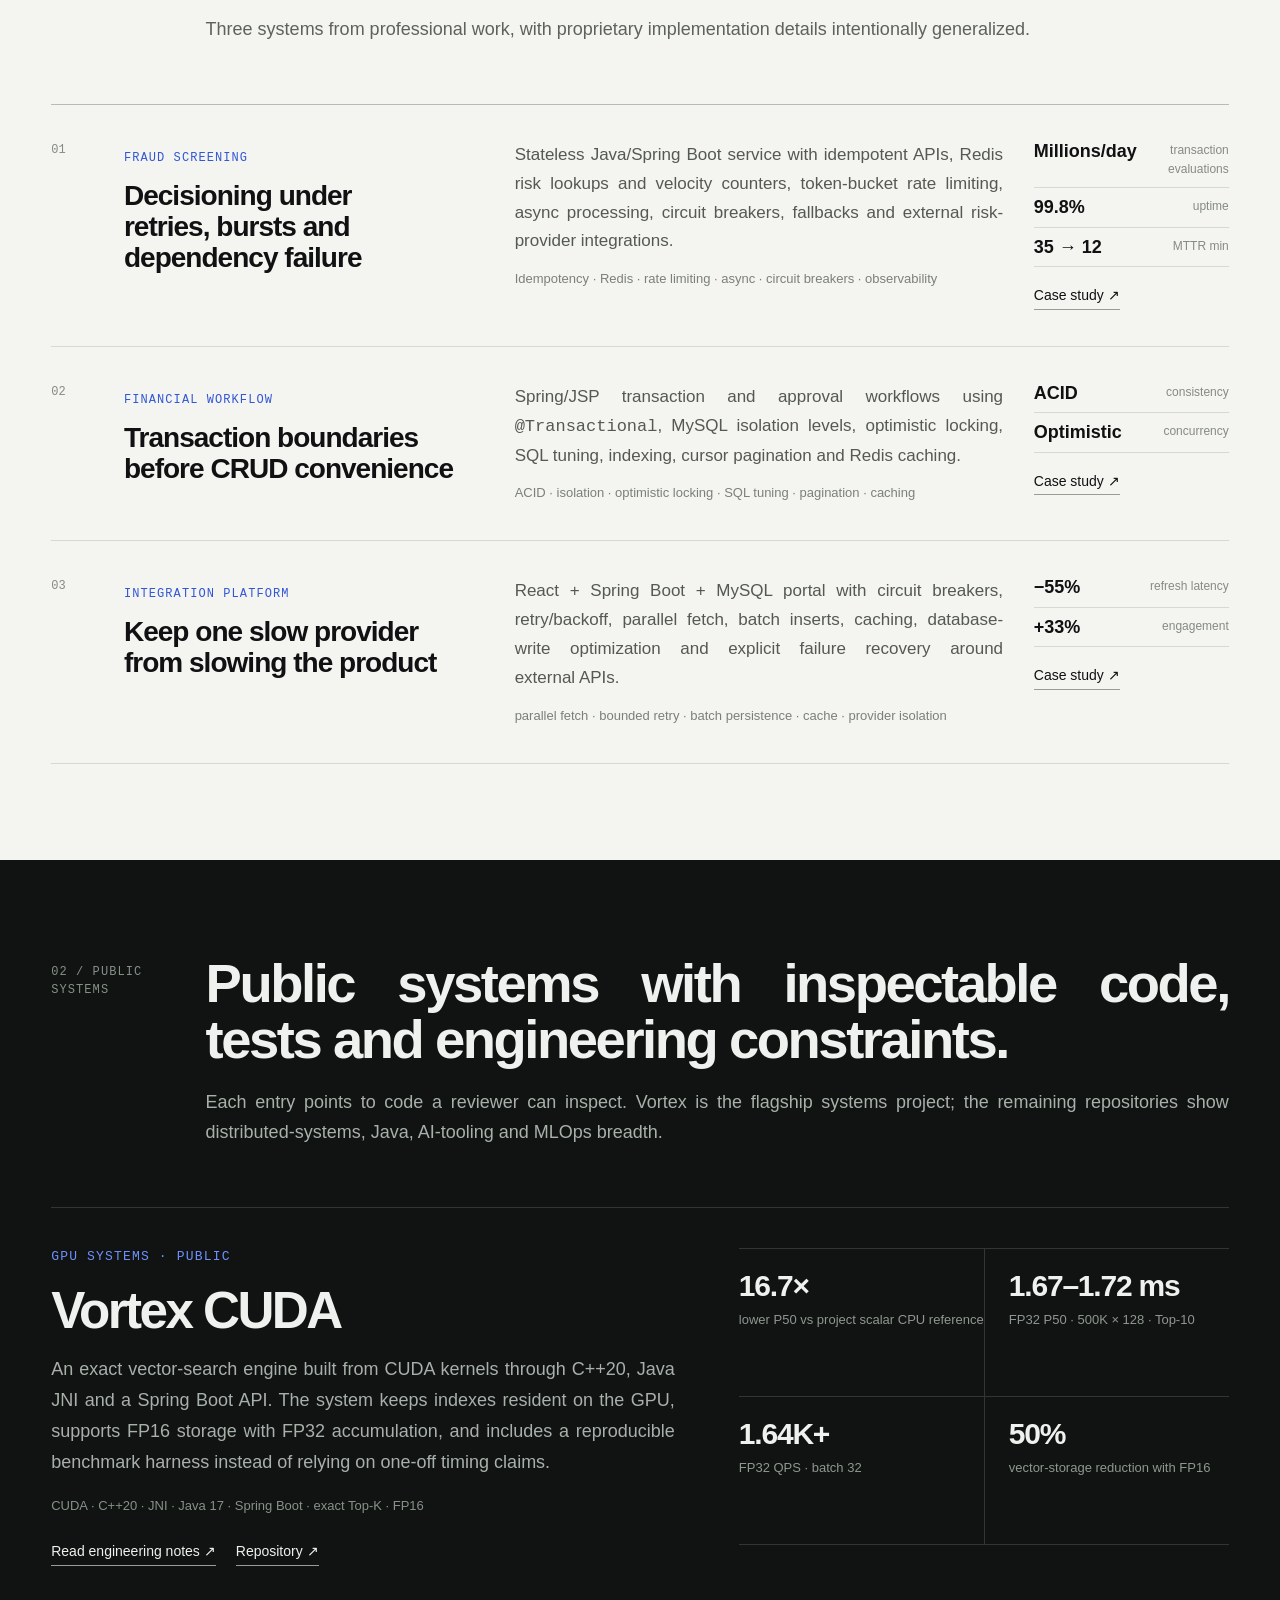
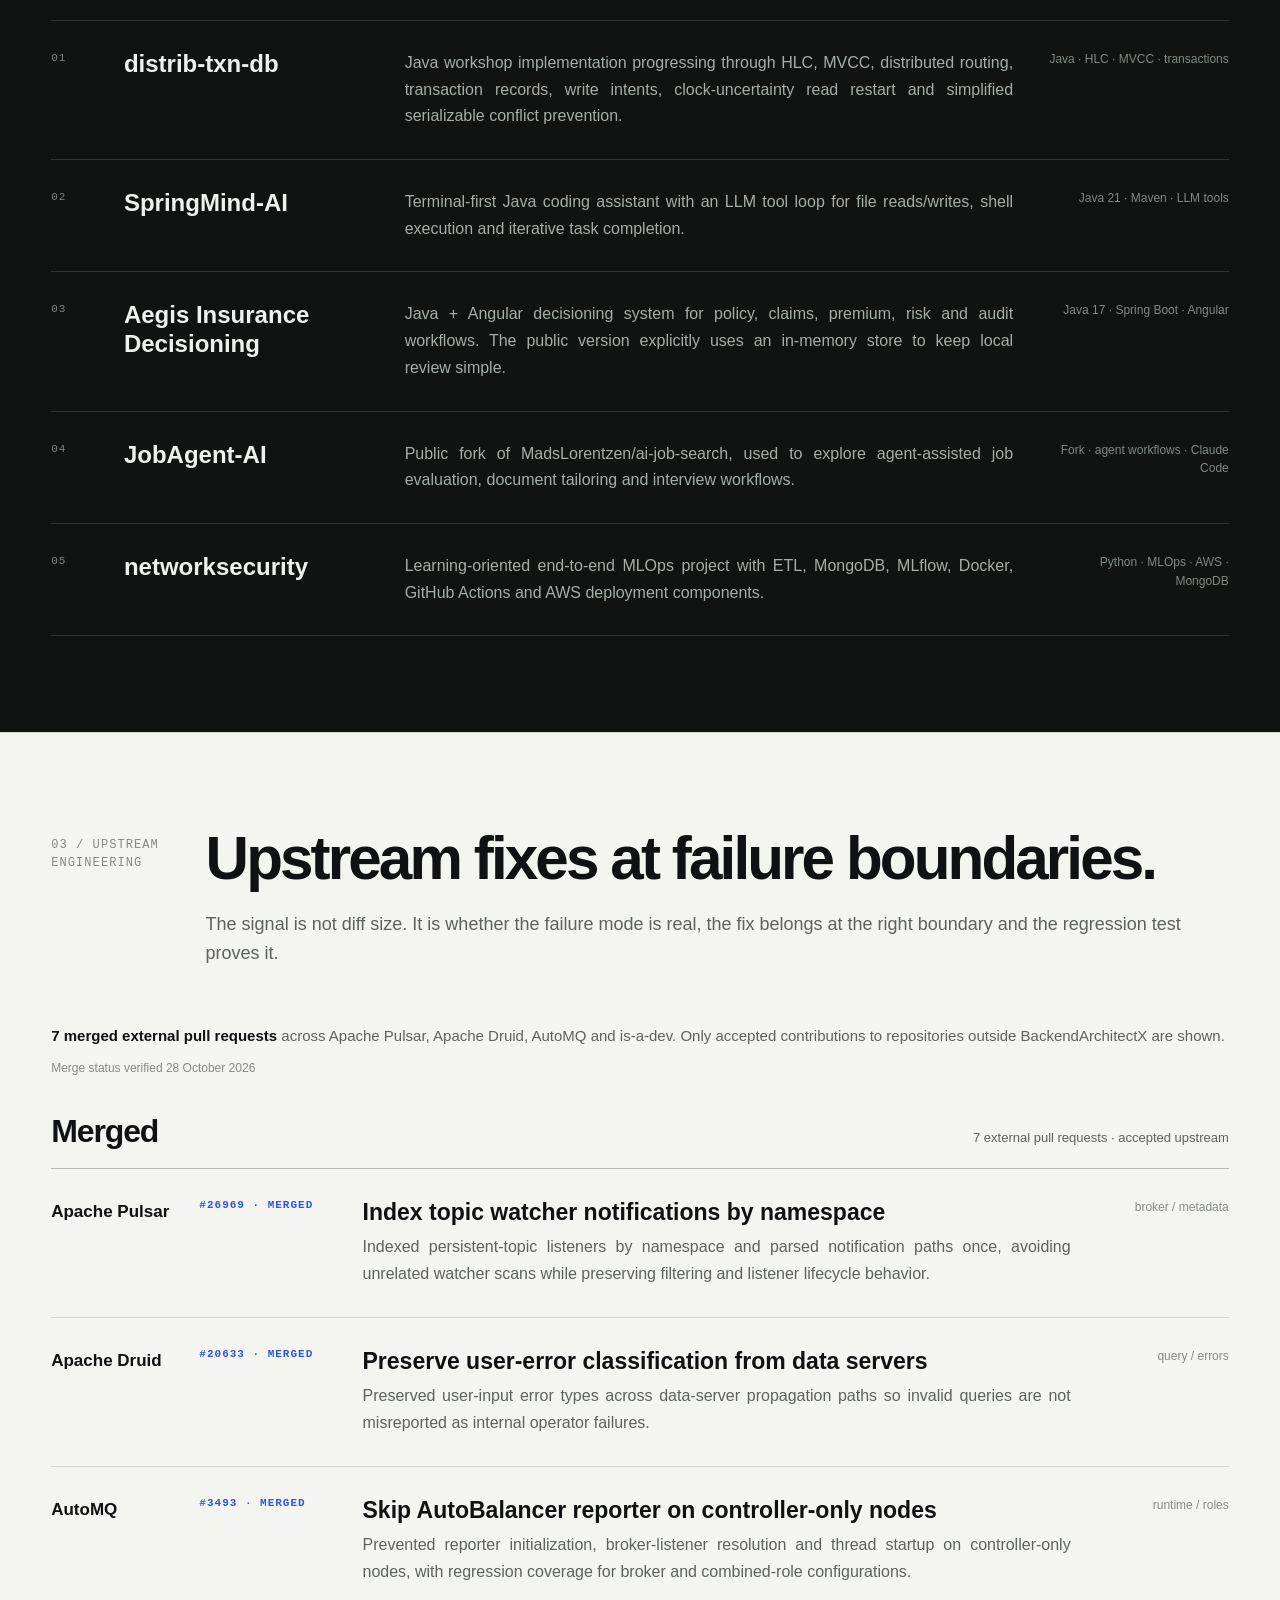
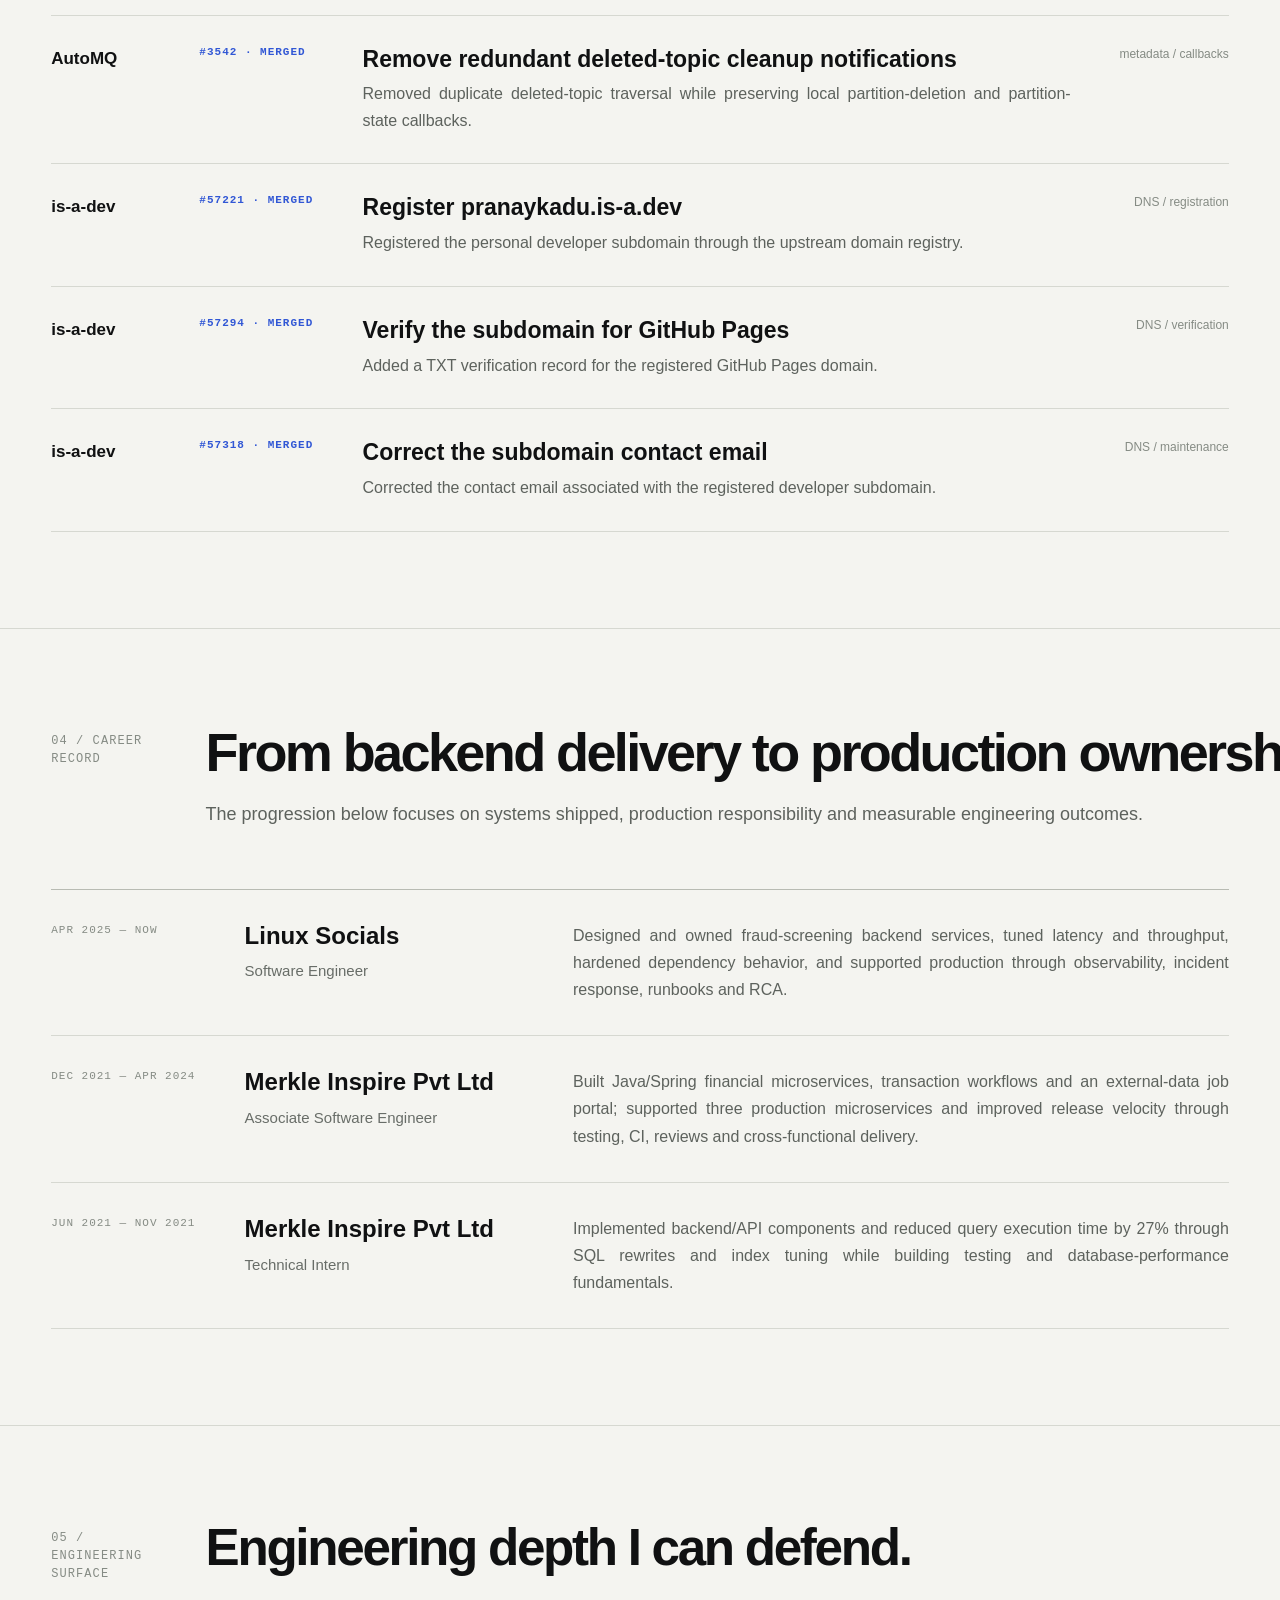
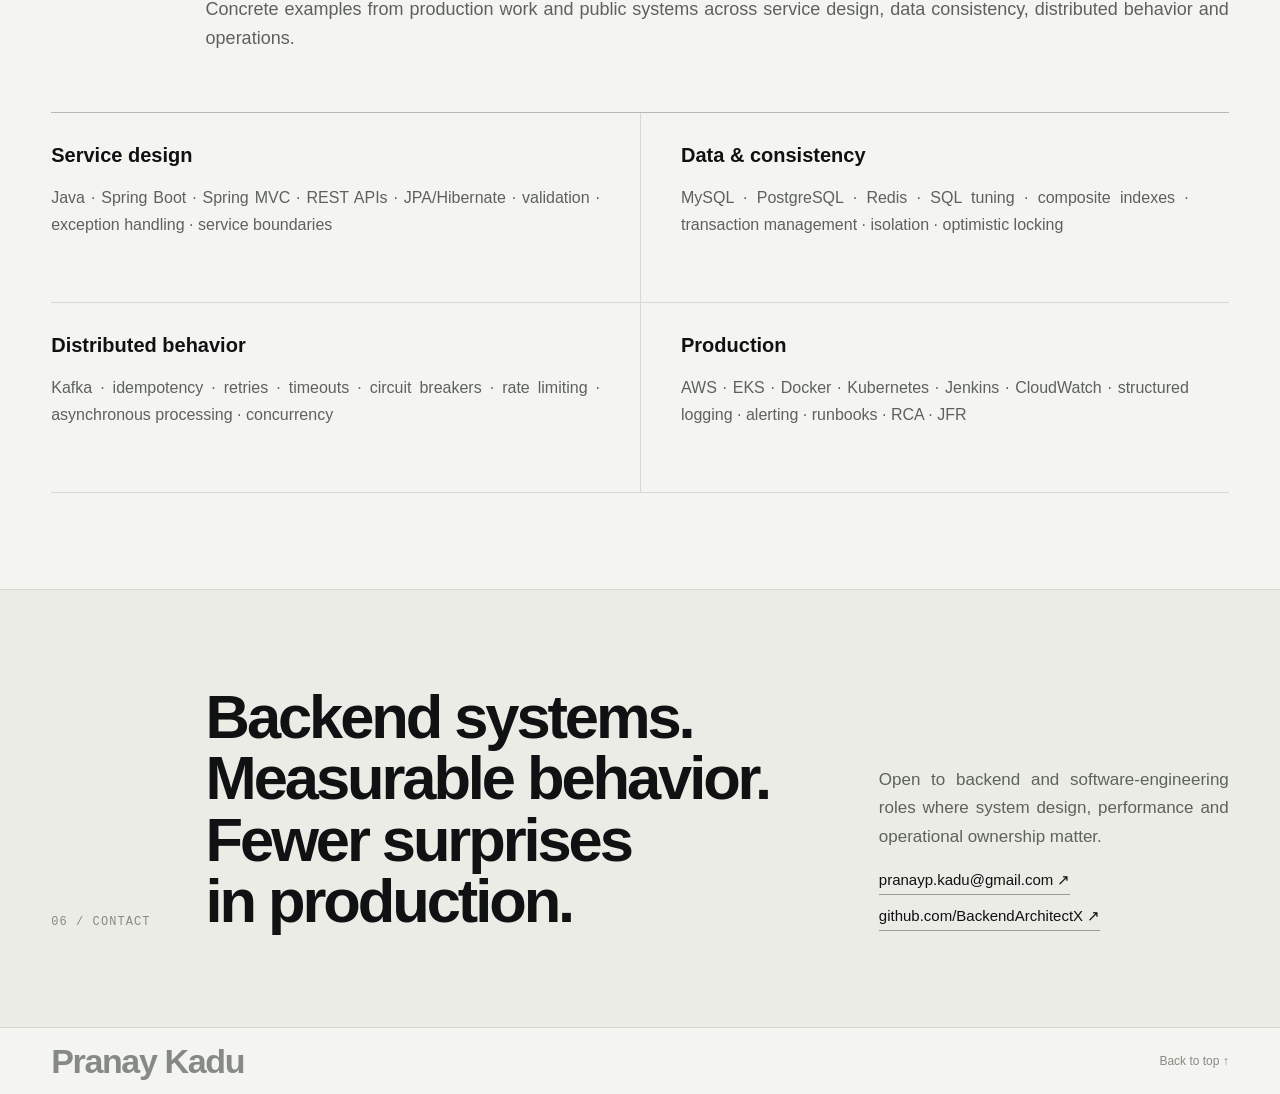
==== commit cf109c25: "feat(portfolio): show only seven merged external upstream PRs" ====
--- a/index.html
+++ b/index.html
@@ -128,8 +128,8 @@
         <p>The signal is not diff size. It is whether the failure mode is real, the fix belongs at the right boundary and the regression test proves it.</p>
       </div>
       <div class="oss-summary">
-        <p><strong>15 external pull requests</strong> · <strong>7 merged</strong> · <strong>8 open</strong>. Independently maintained repositories only; closed, unmerged pull requests are excluded.</p>
-        <span class="oss-asof">GitHub status verified 28 October 2026</span>
+        <p><strong>7 merged external pull requests</strong> across Apache Pulsar, Apache Druid, AutoMQ and is-a-dev. Only accepted contributions to repositories outside BackendArchitectX are shown.</p>
+        <span class="oss-asof">Merge status verified 28 October 2026</span>
       </div>
       <div class="oss-group" aria-label="Merged external pull requests">
         <div class="oss-group-head"><h3>Merged</h3><p>7 external pull requests · accepted upstream</p></div>
@@ -141,19 +141,6 @@
         <a class="oss-entry" href="https://github.com/is-a-dev/register/pull/57221" target="_blank" rel="noopener noreferrer"><span class="repo">is-a-dev</span><span class="state state--merged">#57221 · Merged</span><div><h4>Register pranaykadu.is-a.dev</h4><p>Registered the personal developer subdomain through the upstream domain registry.</p></div><span class="domain">DNS / registration</span></a>
         <a class="oss-entry" href="https://github.com/is-a-dev/register/pull/57294" target="_blank" rel="noopener noreferrer"><span class="repo">is-a-dev</span><span class="state state--merged">#57294 · Merged</span><div><h4>Verify the subdomain for GitHub Pages</h4><p>Added a TXT verification record for the registered GitHub Pages domain.</p></div><span class="domain">DNS / verification</span></a>
         <a class="oss-entry" href="https://github.com/is-a-dev/register/pull/57318" target="_blank" rel="noopener noreferrer"><span class="repo">is-a-dev</span><span class="state state--merged">#57318 · Merged</span><div><h4>Correct the subdomain contact email</h4><p>Corrected the contact email associated with the registered developer subdomain.</p></div><span class="domain">DNS / maintenance</span></a>
-        </div>
-      </div>
-      <div class="oss-group" aria-label="Open external pull requests">
-        <div class="oss-group-head"><h3>Open</h3><p>8 external pull requests · proposed for upstream review</p></div>
-        <div class="oss-table" aria-label="Open external PR list">
-        <a class="oss-entry" href="https://github.com/trinodb/trino/pull/30973" target="_blank" rel="noopener noreferrer"><span class="repo">Trino</span><span class="state state--open">#30973 · Open</span><div><h4>Prevent query failure after transaction commit starts</h4><p>Proposes coordinating commit and failure ownership so unrelated failures cannot override an autocommit result after commit begins, while genuine commit failures remain reportable.</p></div><span class="domain">transactions / race</span></a>
-        <a class="oss-entry" href="https://github.com/apache/pinot/pull/19915" target="_blank" rel="noopener noreferrer"><span class="repo">Apache Pinot</span><span class="state state--open">#19915 · Open</span><div><h4>Reduce replica-group instance lookup collisions</h4><p>Proposes an instance-set key to reduce hash collisions during replica-group instance lookups.</p></div><span class="domain">routing / lookup</span></a>
-        <a class="oss-entry" href="https://github.com/apache/fluss/pull/4263" target="_blank" rel="noopener noreferrer"><span class="repo">Apache Fluss</span><span class="state state--open">#4263 · Open</span><div><h4>Make cached RPC connections endpoint-aware</h4><p>Proposes keying RPC connections by server UID, host and port so refreshed metadata cannot silently reuse a stale physical endpoint.</p></div><span class="domain">RPC / lifecycle</span></a>
-        <a class="oss-entry" href="https://github.com/apache/fluss/pull/4230" target="_blank" rel="noopener noreferrer"><span class="repo">Apache Fluss</span><span class="state state--open">#4230 · Open</span><div><h4>Support custom Paimon lake table paths in Spark</h4><p>Proposes resolving configured Paimon database and table paths for Spark lake reads while preserving lake predicate pushdown.</p></div><span class="domain">Spark / lakehouse</span></a>
-        <a class="oss-entry" href="https://github.com/AutoMQ/automq/pull/3579" target="_blank" rel="noopener noreferrer"><span class="repo">AutoMQ</span><span class="state state--open">#3579 · Open</span><div><h4>Add optional authentication to Prometheus metrics</h4><p>Proposes optional HTTP Basic authentication for Prometheus metrics while keeping health endpoints public and unauthenticated behavior the default.</p></div><span class="domain">metrics / security</span></a>
-        <a class="oss-entry" href="https://github.com/AutoMQ/automq/pull/3555" target="_blank" rel="noopener noreferrer"><span class="repo">AutoMQ</span><span class="state state--open">#3555 · Open</span><div><h4>Prevent closed stream readers from restoring blocks</h4><p>Proposes guarding in-flight and follow-up readahead work so block-index loads cannot repopulate a closed stream reader.</p></div><span class="domain">storage / concurrency</span></a>
-        <a class="oss-entry" href="https://github.com/Nasiko-Labs/nasiko/pull/343" target="_blank" rel="noopener noreferrer"><span class="repo">Nasiko</span><span class="state state--open">#343 · Open</span><div><h4>Avoid false queue-write failures on Windows</h4><p>Proposes skipping unsupported parent-directory syncing on Windows while retaining temporary-file synchronization and Unix directory durability.</p></div><span class="domain">filesystem / Windows</span></a>
-        <a class="oss-entry" href="https://github.com/tiagomartinho/study-path/pull/1" target="_blank" rel="noopener noreferrer"><span class="repo">study-path</span><span class="state state--open">#1 · Open</span><div><h4>Update outdated learning-resource links</h4><p>Proposes README link corrections for learning resources, including programming kata references.</p></div><span class="domain">documentation</span></a>
         </div>
       </div>
     </div>
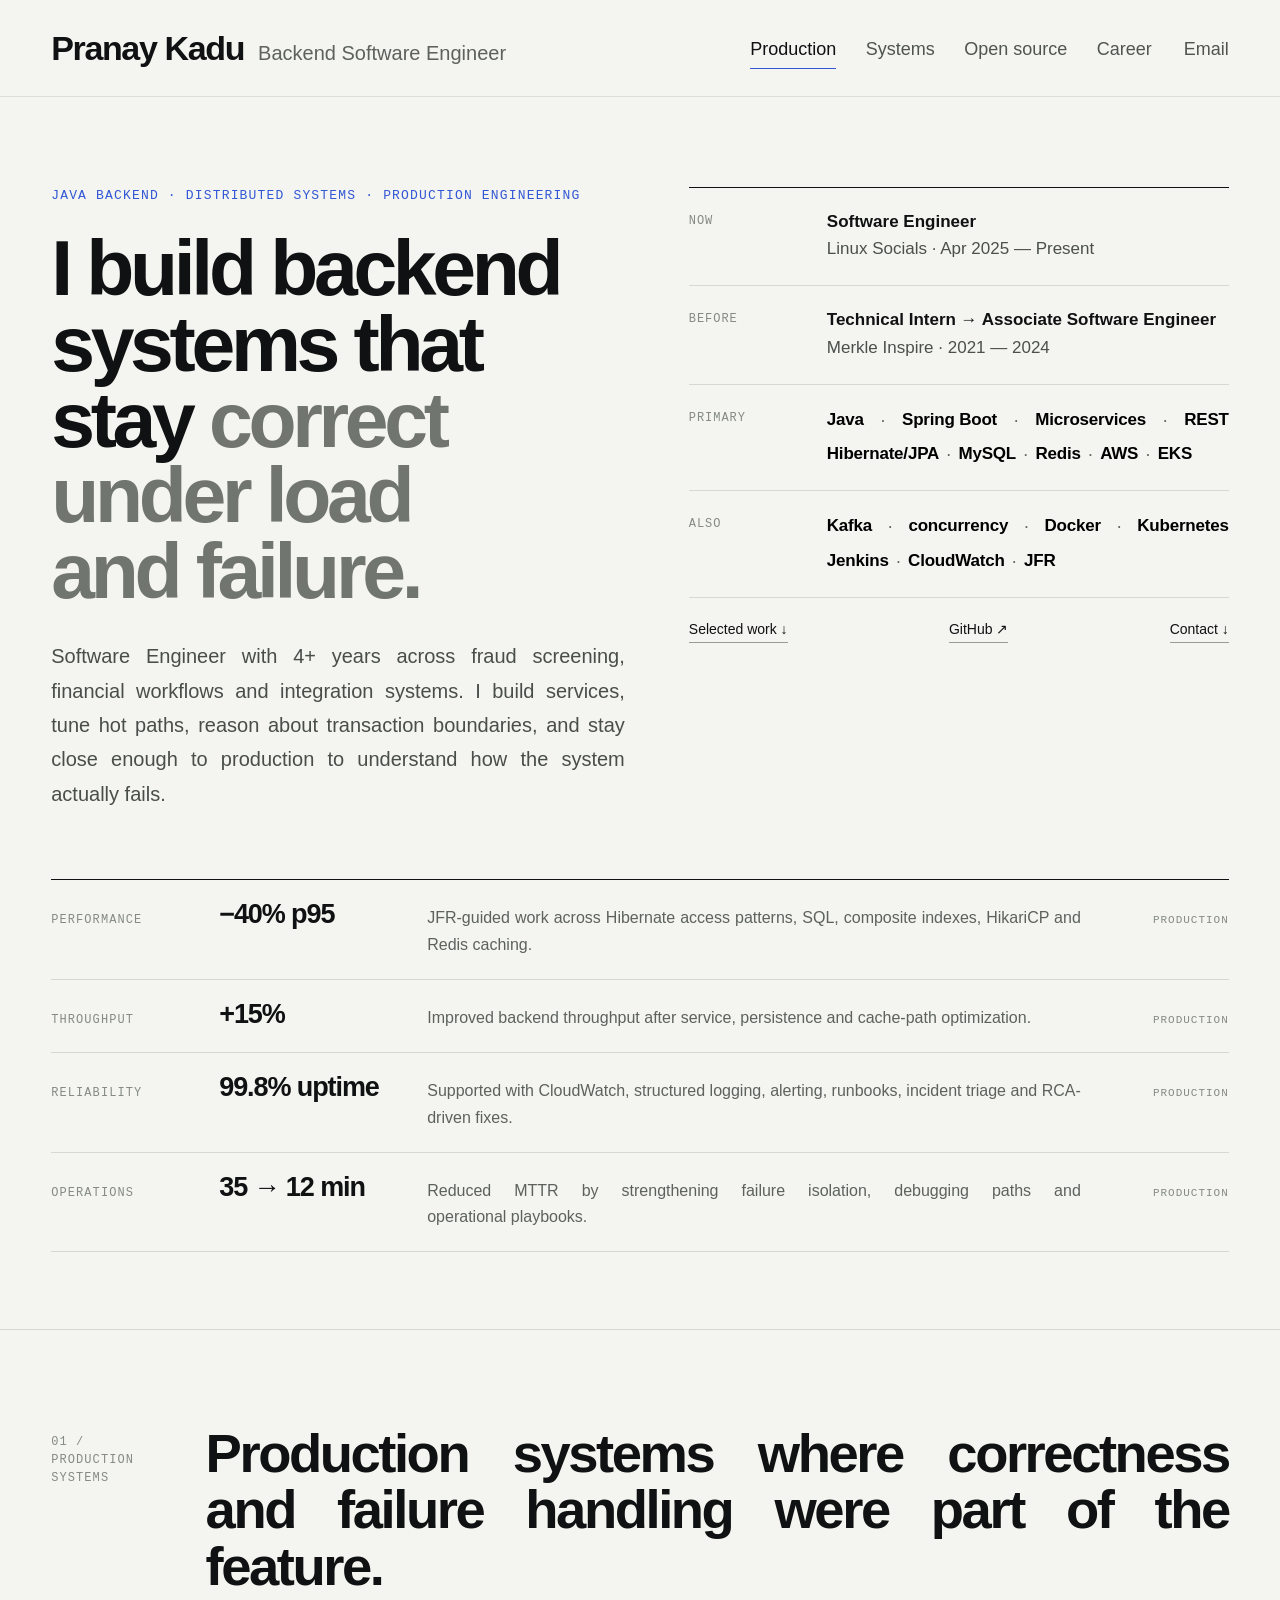
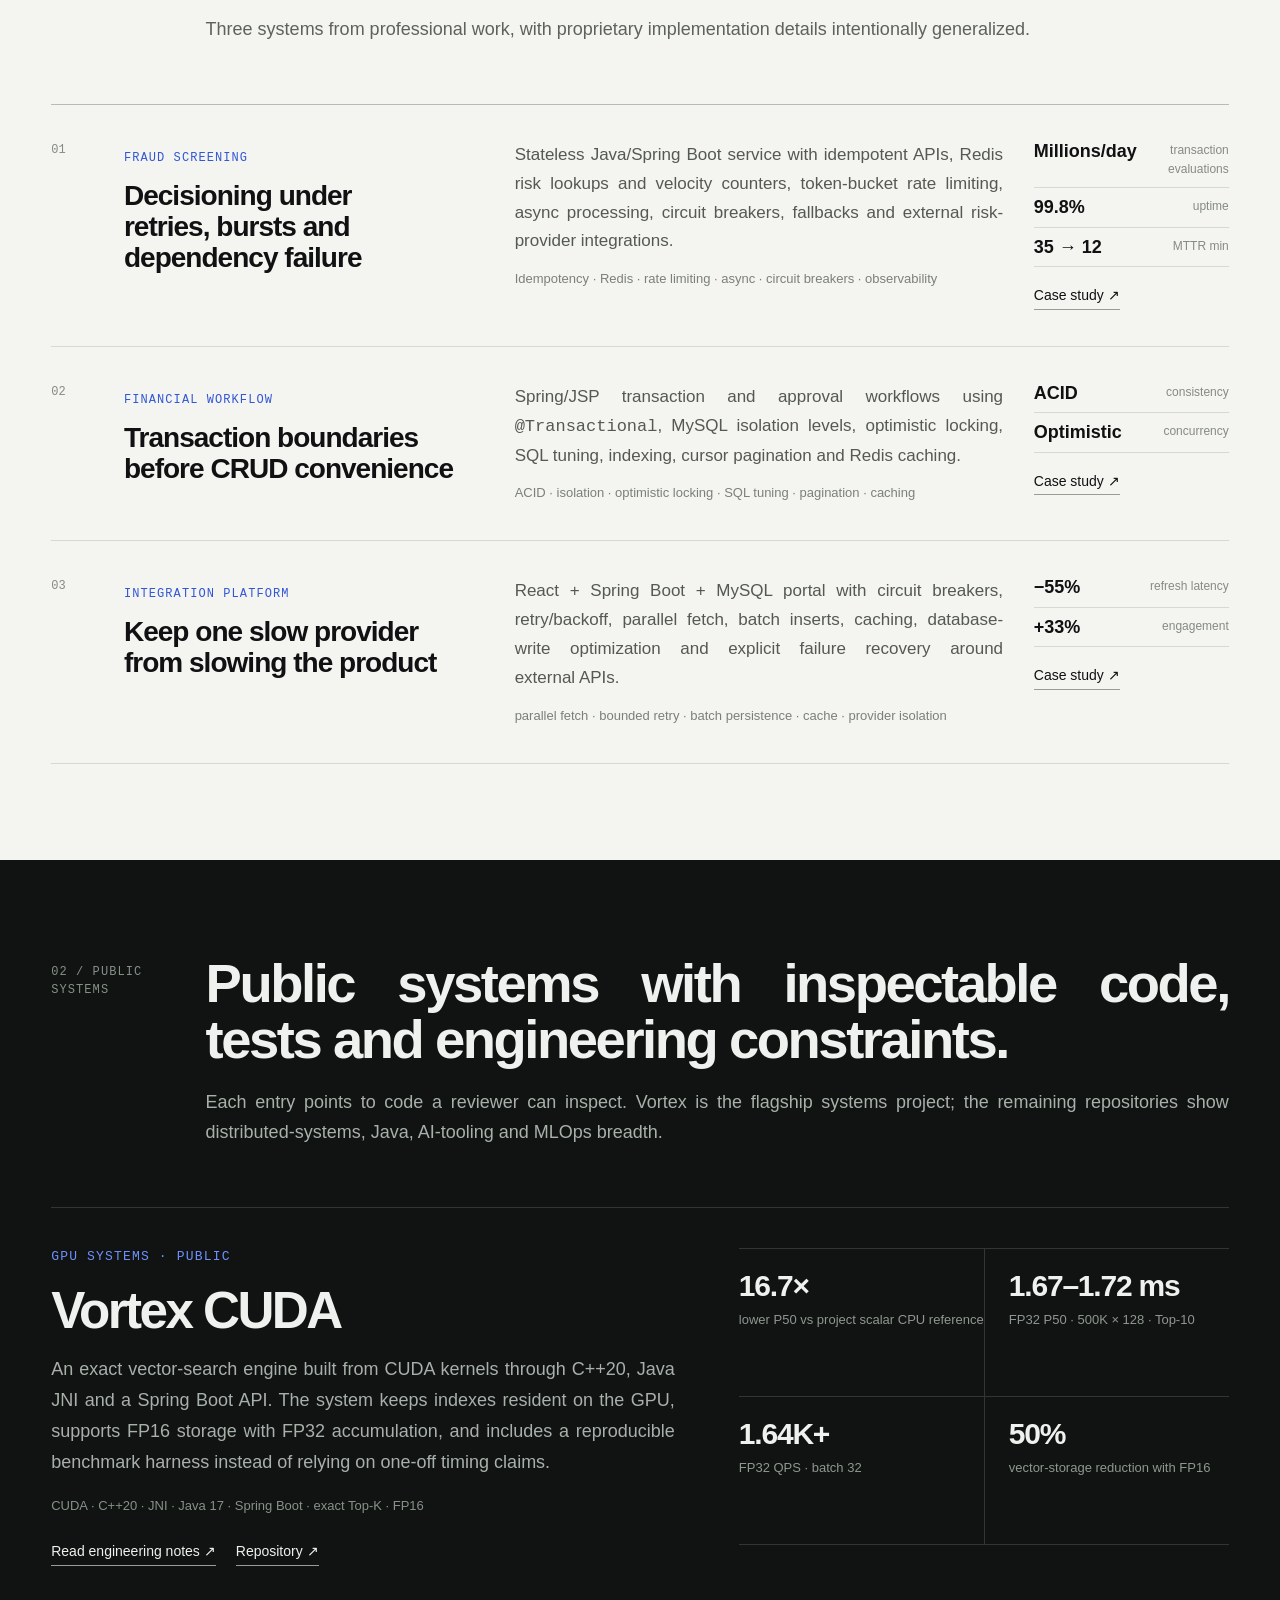
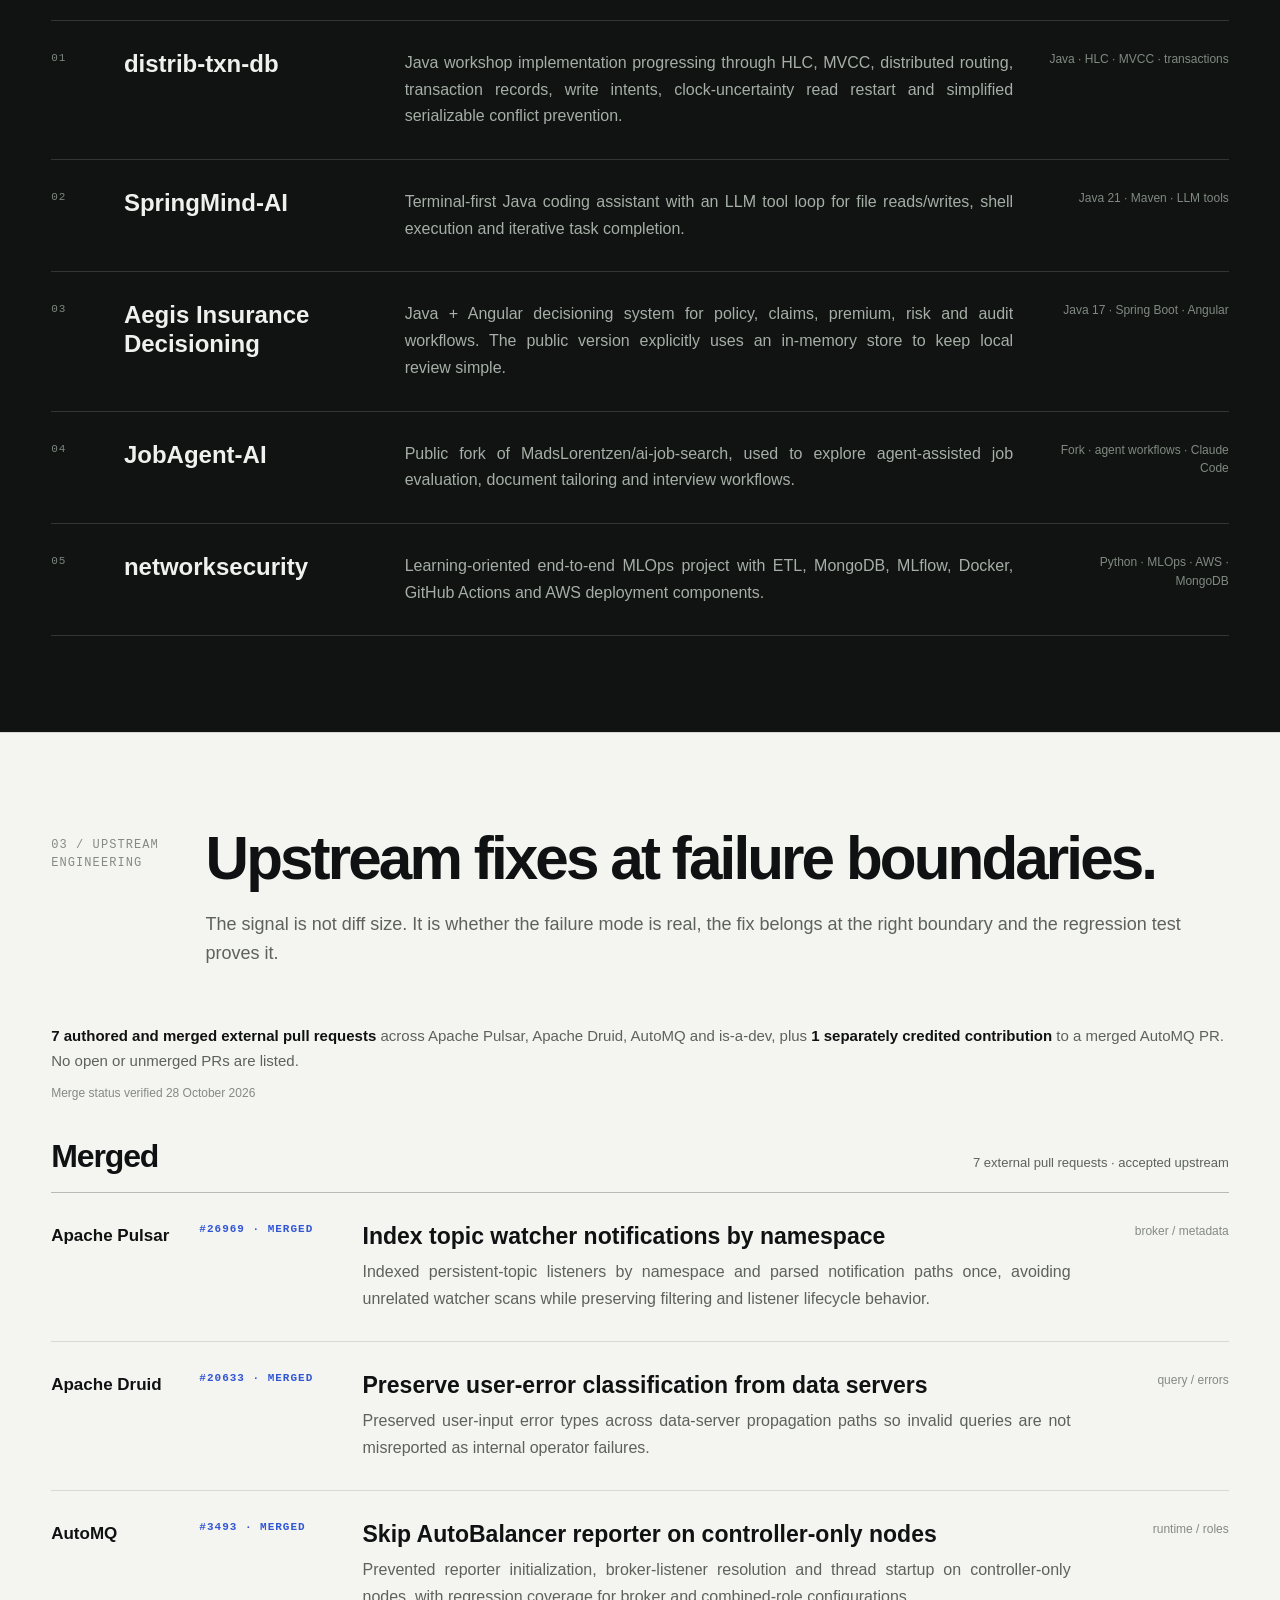
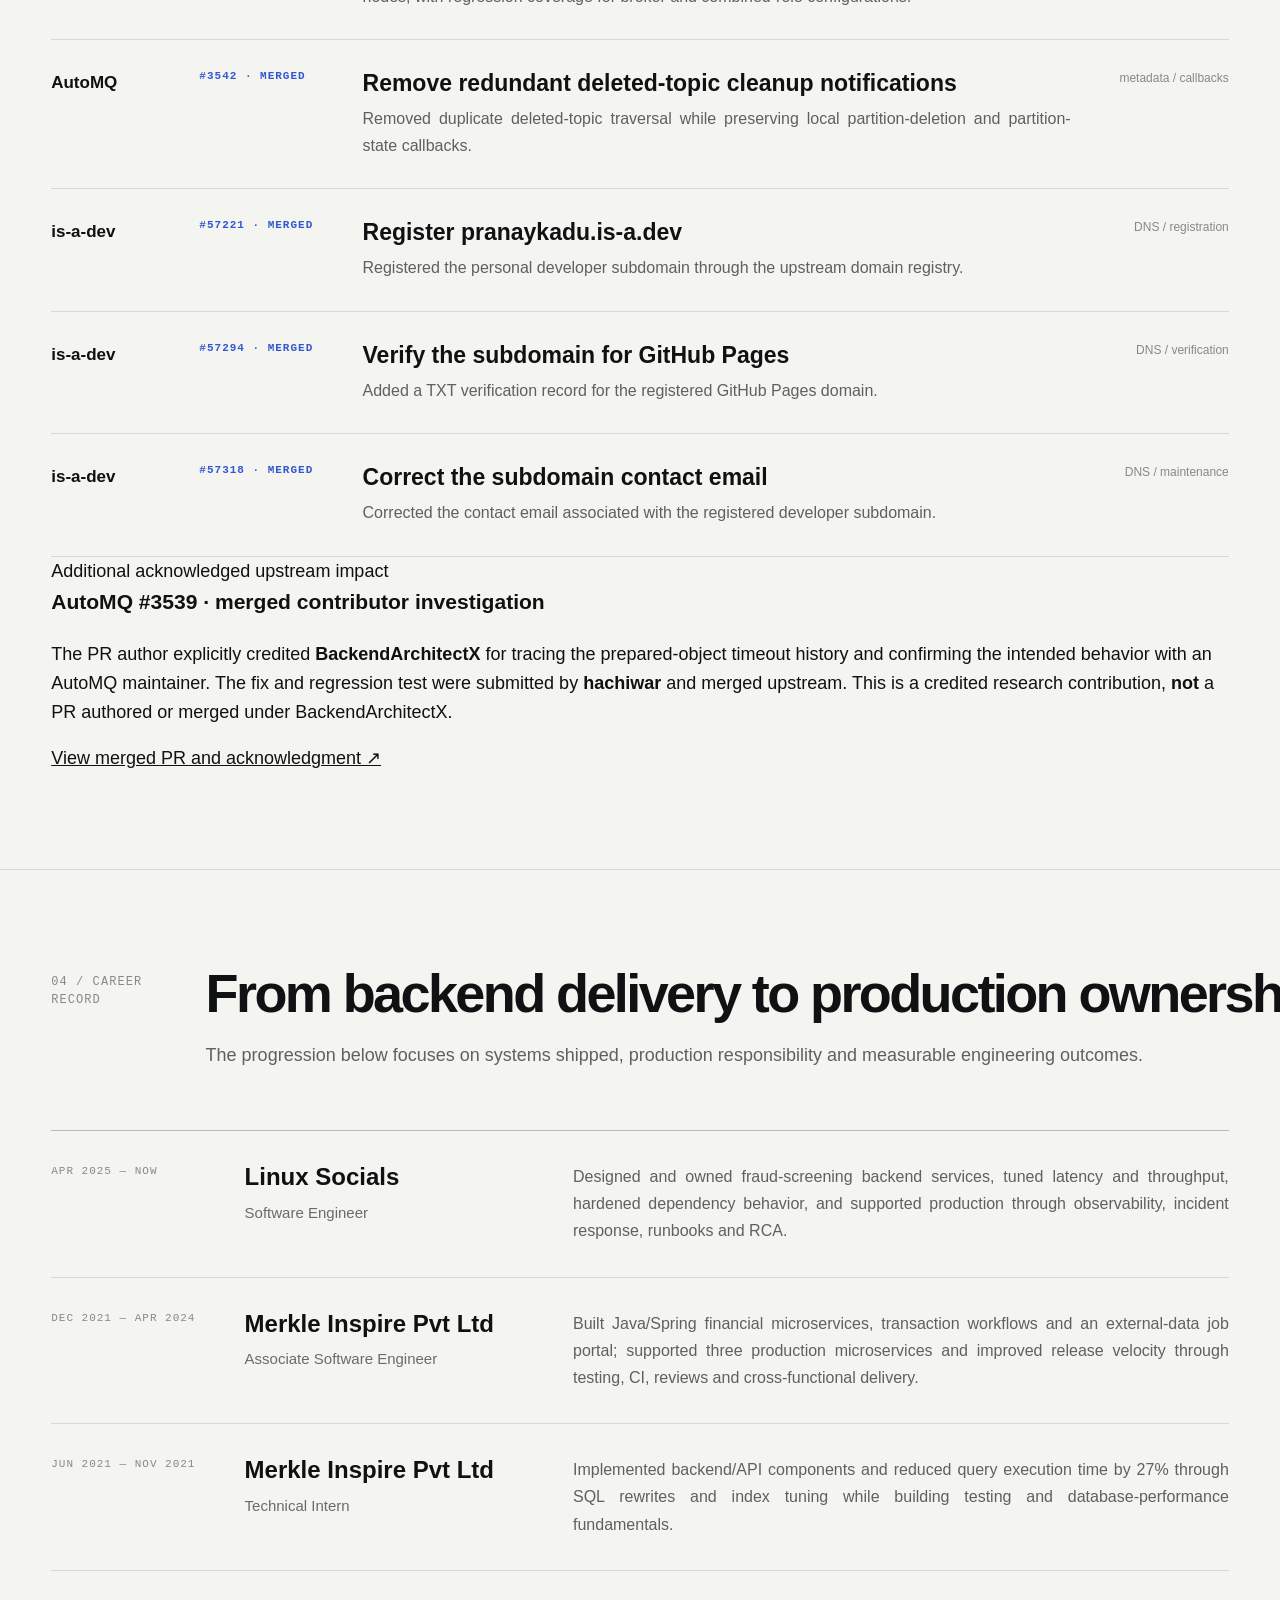
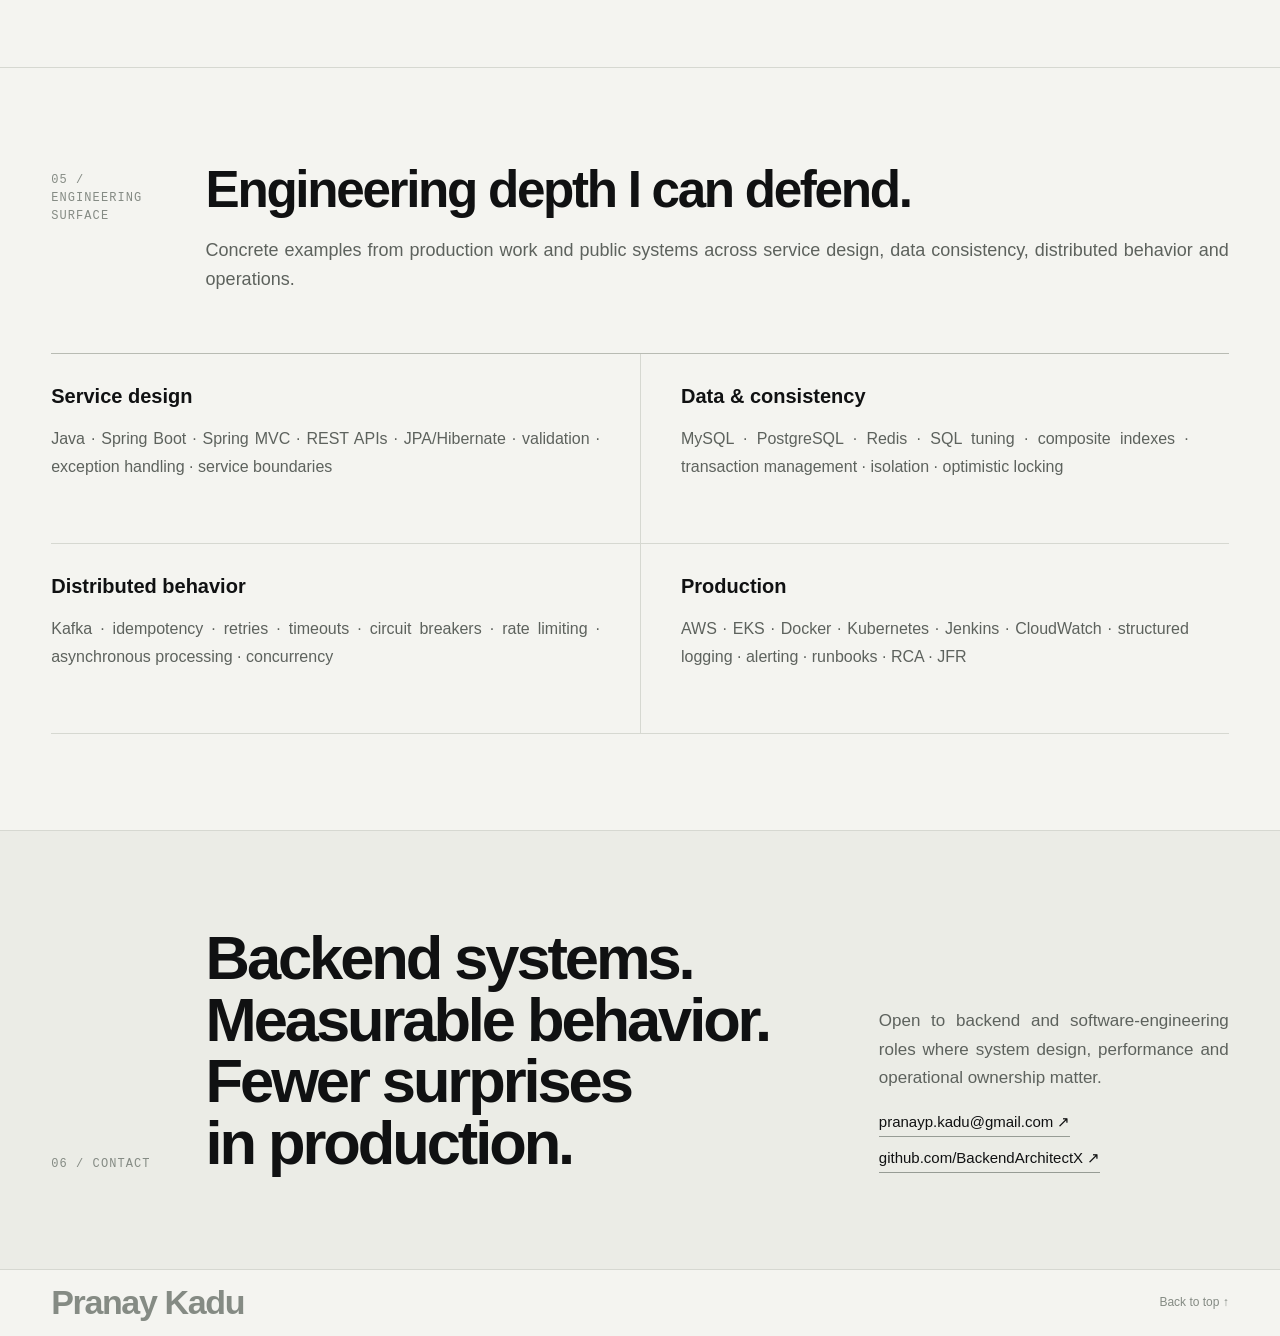
==== commit fc5be296: "docs(portfolio): acknowledge investigation credited in merged AutoMQ PR 3539" ====
--- a/index.html
+++ b/index.html
@@ -128,7 +128,7 @@
         <p>The signal is not diff size. It is whether the failure mode is real, the fix belongs at the right boundary and the regression test proves it.</p>
       </div>
       <div class="oss-summary">
-        <p><strong>7 merged external pull requests</strong> across Apache Pulsar, Apache Druid, AutoMQ and is-a-dev. Only accepted contributions to repositories outside BackendArchitectX are shown.</p>
+        <p><strong>7 authored and merged external pull requests</strong> across Apache Pulsar, Apache Druid, AutoMQ and is-a-dev, plus <strong>1 separately credited contribution</strong> to a merged AutoMQ PR. No open or unmerged PRs are listed.</p>
         <span class="oss-asof">Merge status verified 28 October 2026</span>
       </div>
       <div class="oss-group" aria-label="Merged external pull requests">
@@ -143,6 +143,12 @@
         <a class="oss-entry" href="https://github.com/is-a-dev/register/pull/57318" target="_blank" rel="noopener noreferrer"><span class="repo">is-a-dev</span><span class="state state--merged">#57318 · Merged</span><div><h4>Correct the subdomain contact email</h4><p>Corrected the contact email associated with the registered developer subdomain.</p></div><span class="domain">DNS / maintenance</span></a>
         </div>
       </div>
+      <aside class="oss-credit" aria-label="Acknowledged contribution to another merged upstream pull request">
+        <span class="oss-credit-kicker">Additional acknowledged upstream impact</span>
+        <h3>AutoMQ #3539 · merged contributor investigation</h3>
+        <p>The PR author explicitly credited <strong>BackendArchitectX</strong> for tracing the prepared-object timeout history and confirming the intended behavior with an AutoMQ maintainer. The fix and regression test were submitted by <strong>hachiwar</strong> and merged upstream. This is a credited research contribution, <strong>not</strong> a PR authored or merged under BackendArchitectX.</p>
+        <a href="https://github.com/AutoMQ/automq/pull/3539" target="_blank" rel="noopener noreferrer">View merged PR and acknowledgment ↗</a>
+      </aside>
     </div>
   </section>
 
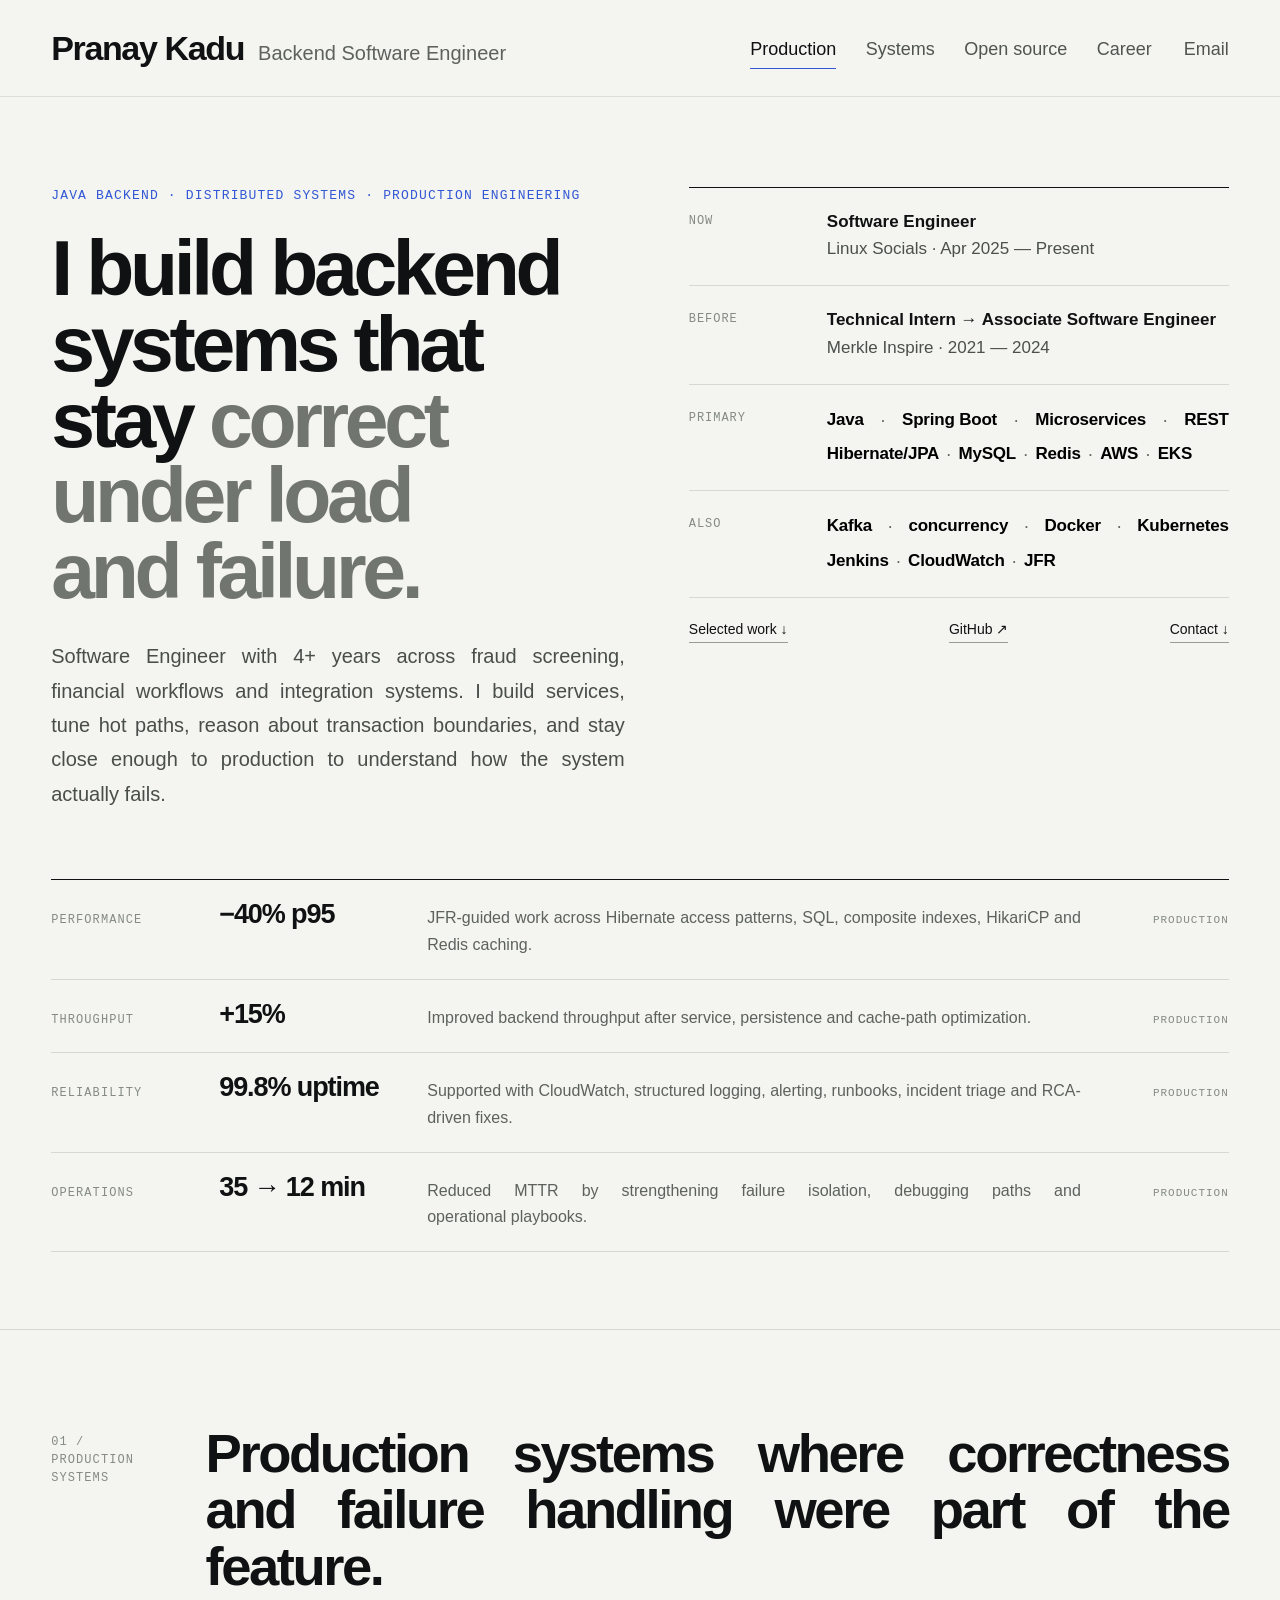
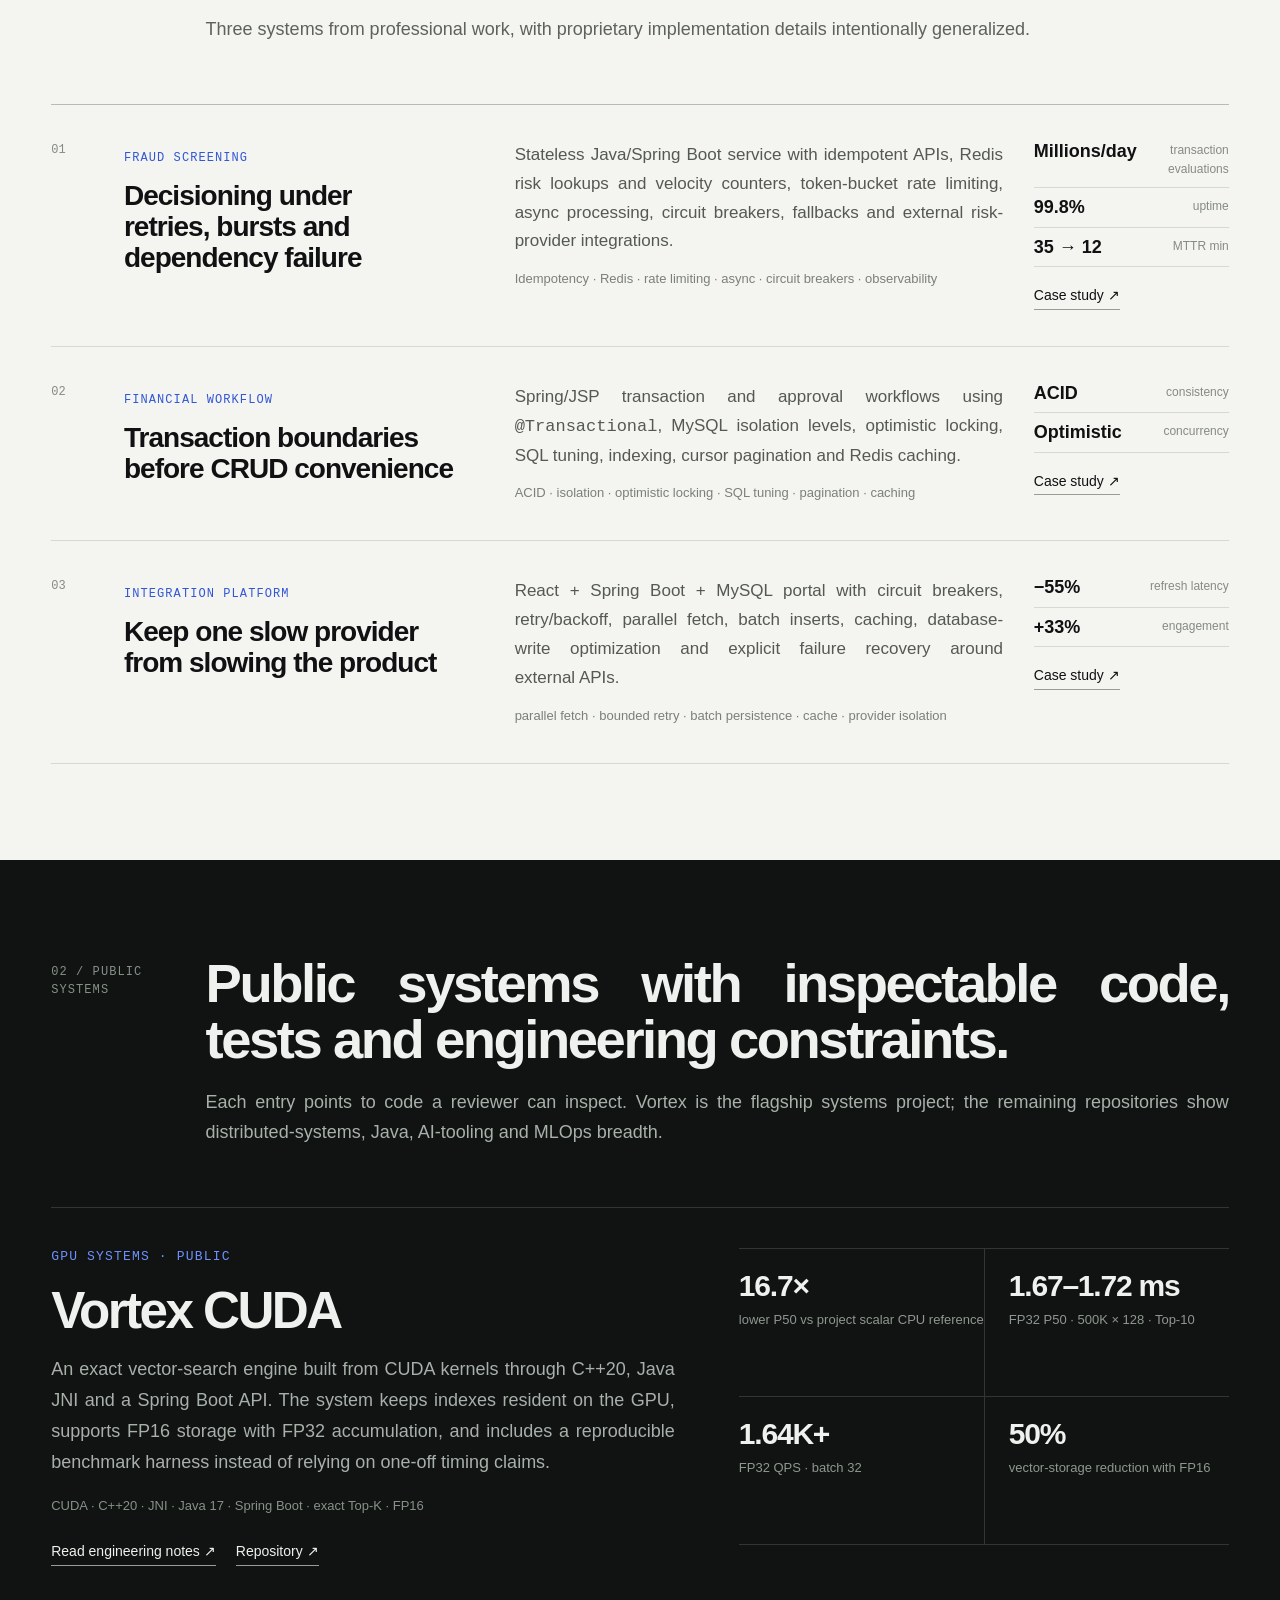
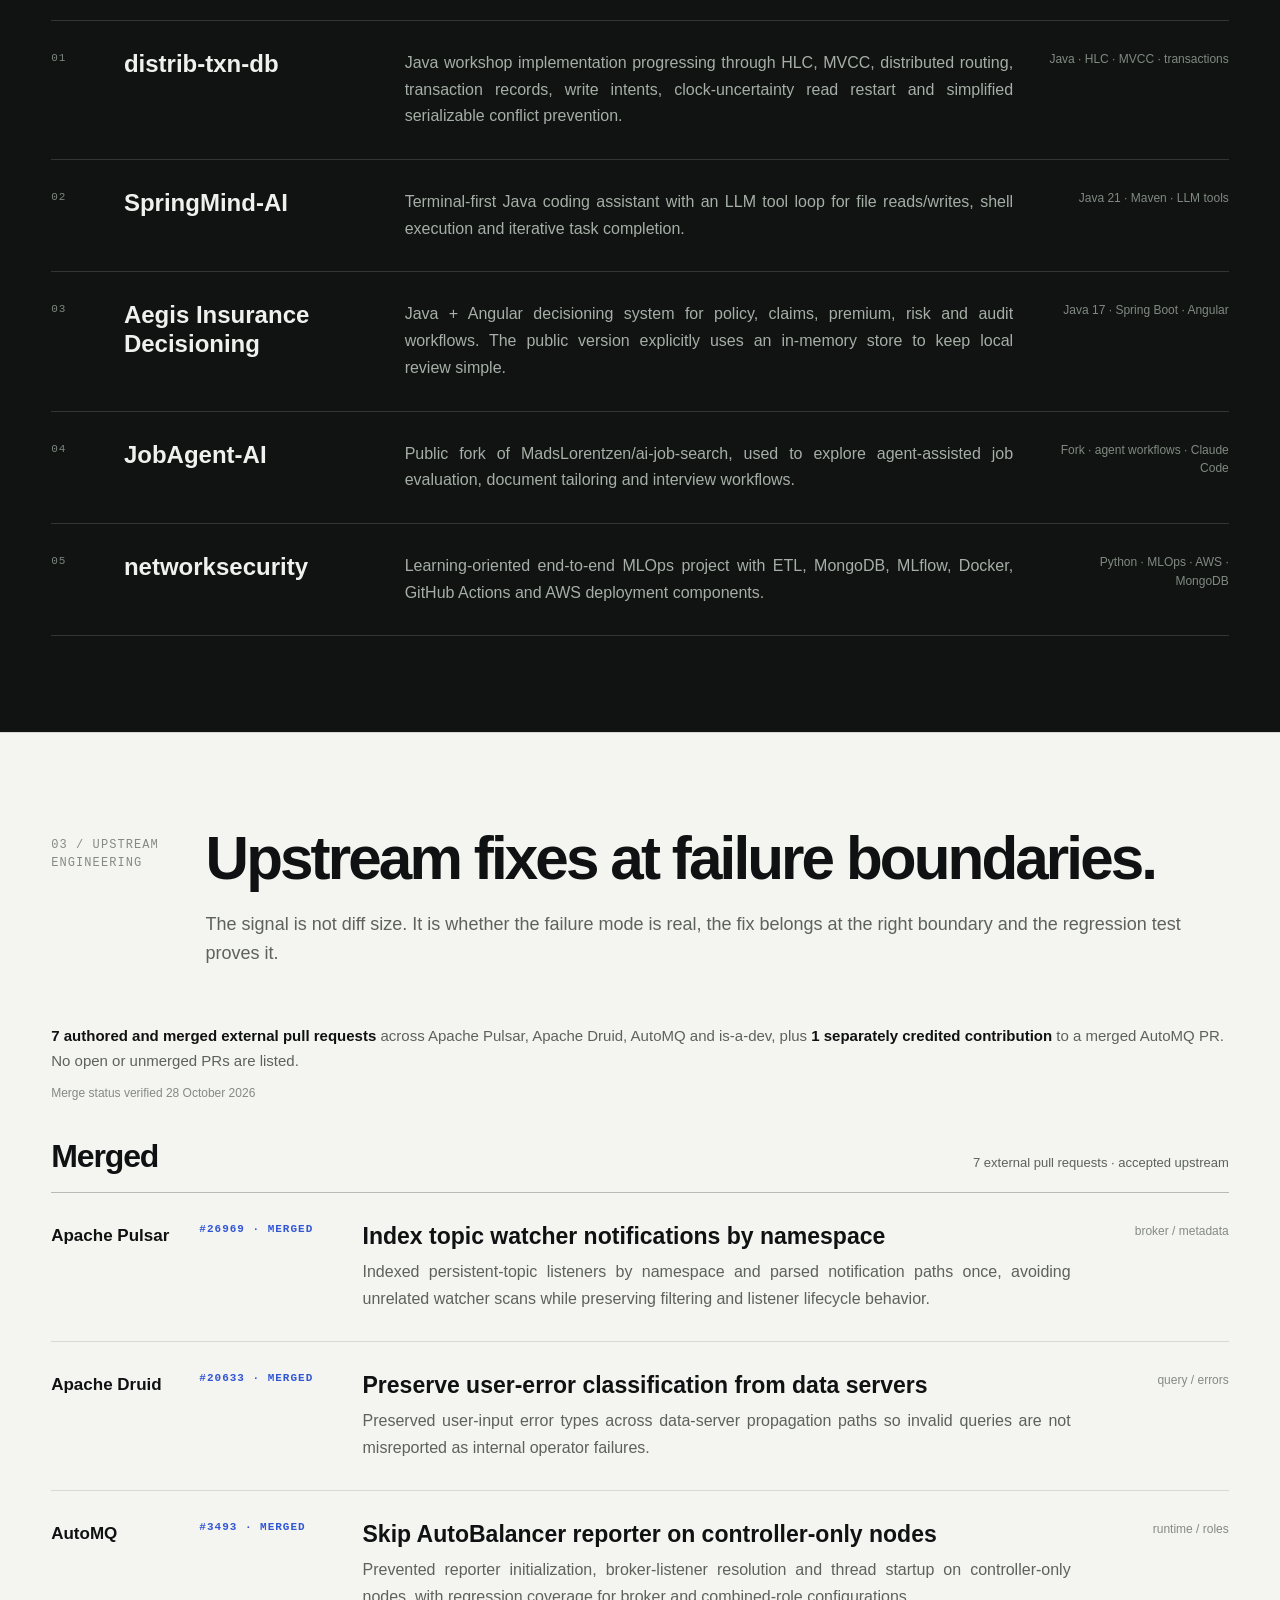
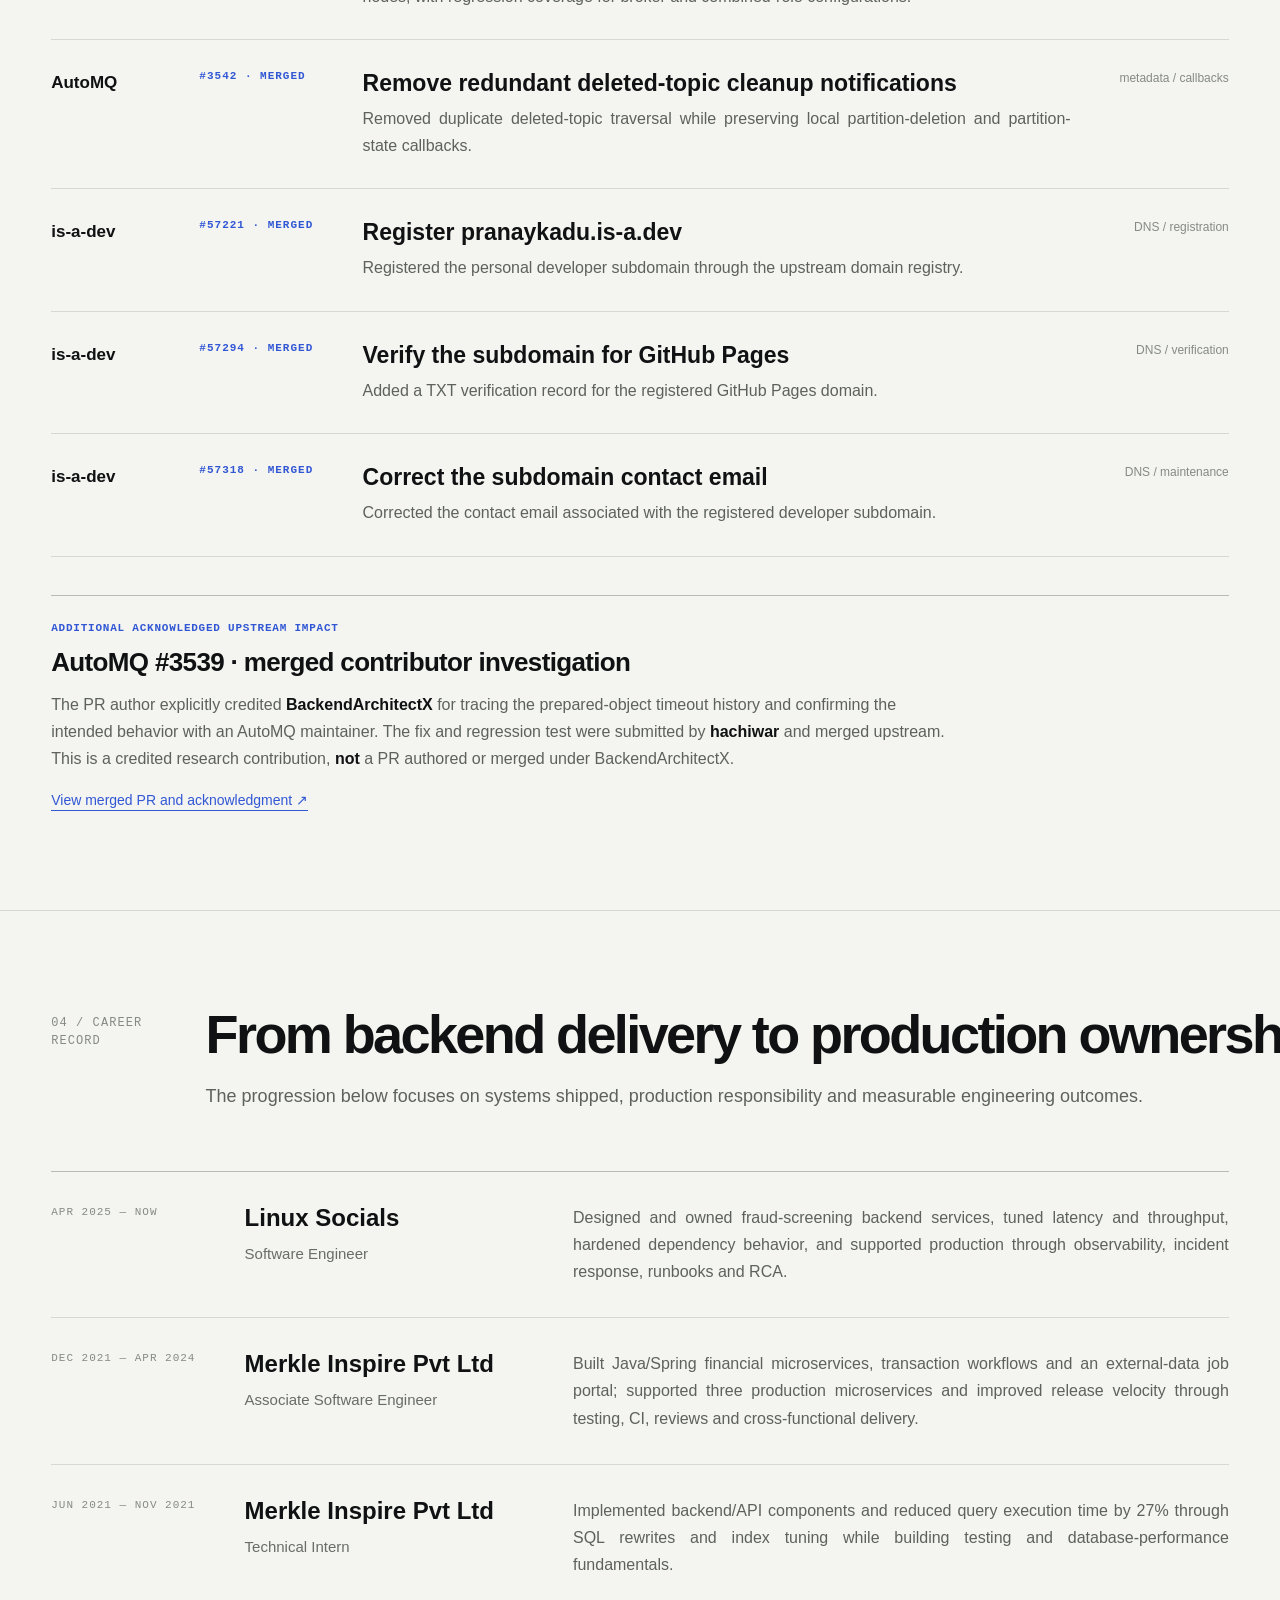
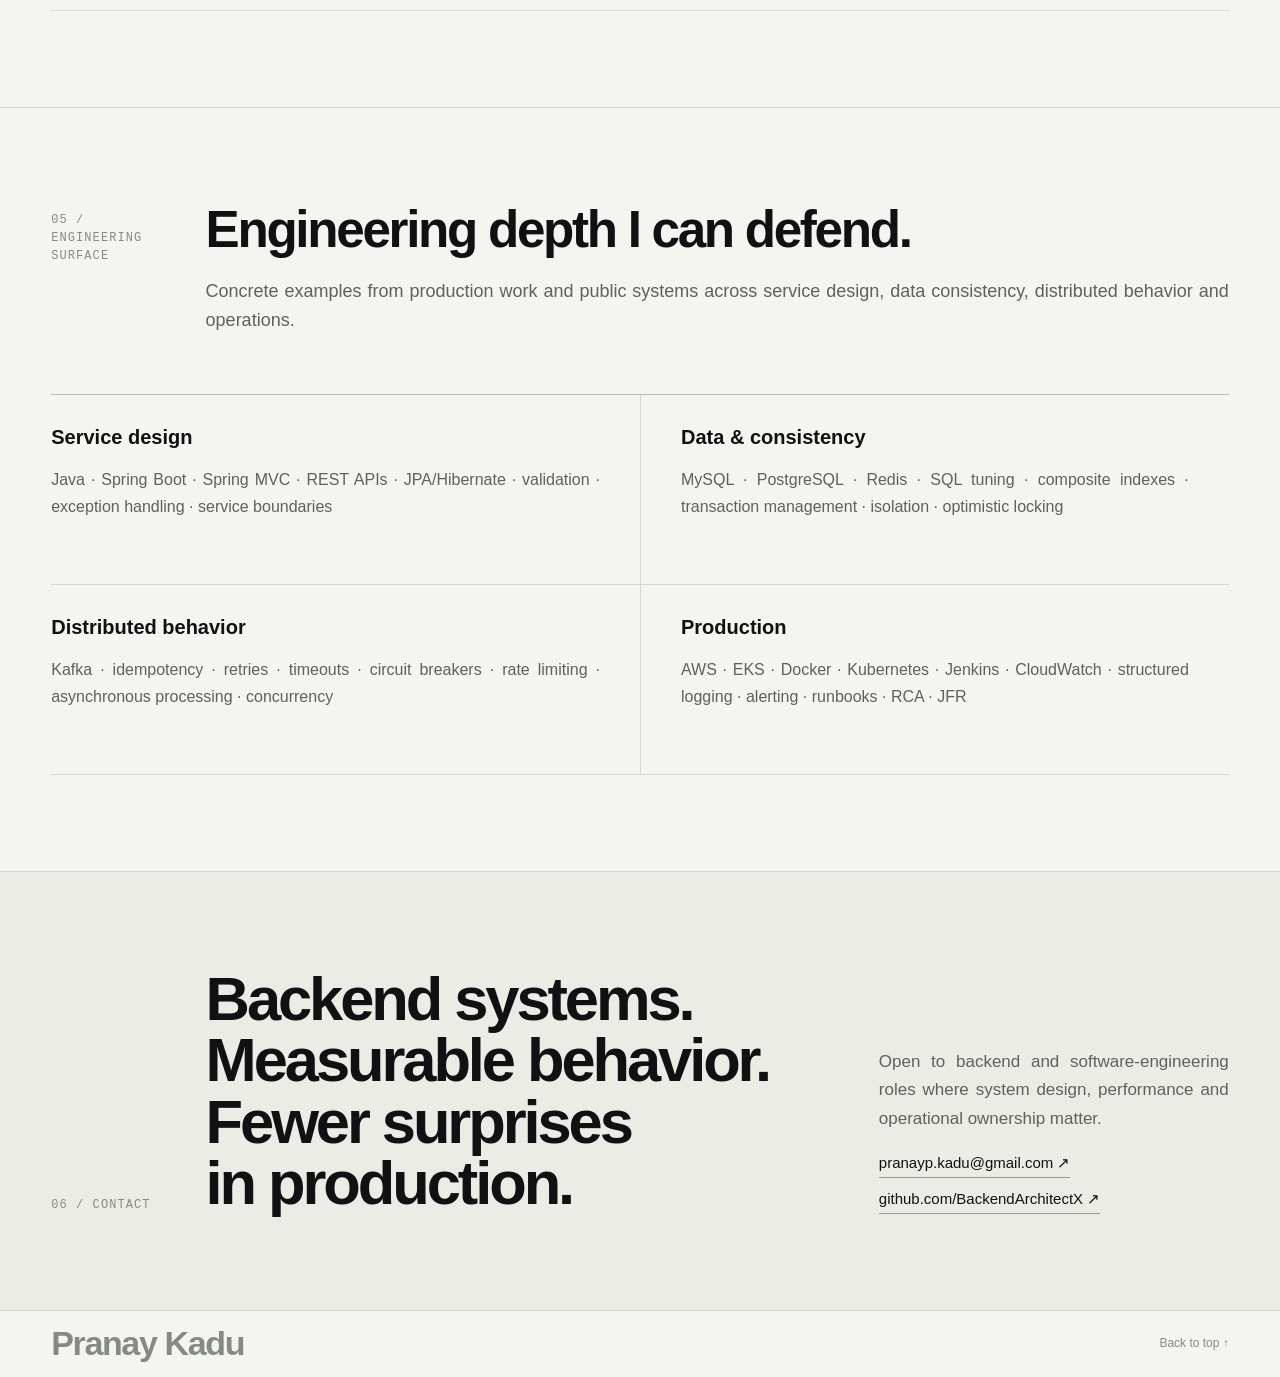
==== commit e1919f4a: "chore(portfolio): refresh CSS version for merged PR acknowledgment" ====
--- a/index.html
+++ b/index.html
@@ -14,7 +14,7 @@
   <link rel="canonical" href="https://backendarchitectx.github.io/">
   <script type="application/ld+json">{"@context":"https://schema.org","@type":"Person","name":"Pranay Kadu","jobTitle":"Backend Software Engineer","url":"https://backendarchitectx.github.io/","sameAs":["https://github.com/BackendArchitectX"],"knowsAbout":["Java","Spring Boot","Distributed systems","Backend engineering","Performance engineering","Production reliability"]}</script>
   <title>Pranay Kadu — Backend Software Engineer</title>
-  <link rel="stylesheet" href="styles.css?v=20261028external">
+  <link rel="stylesheet" href="styles.css?v=20261028credited">
   <link rel="stylesheet" href="mobile-typography.css?v=20260911b">
   <link rel="stylesheet" href="skill-mobile.css?v=20260911d">
   <link rel="stylesheet" href="mobile-natural-justify.css?v=20260912d">
--- a/styles.css
+++ b/styles.css
@@ -291,3 +291,13 @@
   .oss-group-head h3{font-size:25px}
   .oss-entry h4{font-size:22px}
 }
+
+/* Authorship-distinct acknowledgment for merged upstream research */
+.oss-credit{margin-top:38px;padding:24px 0 0;border-top:1px solid var(--line-strong)}
+.oss-credit-kicker{display:block;margin-bottom:10px;font:600 11px/1.5 var(--mono);letter-spacing:.07em;text-transform:uppercase;color:var(--accent)}
+.oss-credit h3{margin:0 0 12px;font-size:clamp(20px,2.2vw,26px);line-height:1.25;letter-spacing:-.025em;font-weight:630}
+.oss-credit p{max-width:900px;margin:0 0 13px;font-size:16px;line-height:1.7;color:var(--muted)}
+.oss-credit p strong{color:var(--ink);font-weight:650}
+.oss-credit>a{font-size:14px;color:var(--accent);text-decoration:none;border-bottom:1px solid var(--accent);padding-bottom:2px}
+.oss-credit>a:hover{color:var(--ink);border-bottom-color:var(--ink)}
+@media(max-width:820px){.oss-credit{margin-top:28px;padding-top:22px}.oss-credit p{font-size:15px;line-height:1.68}}
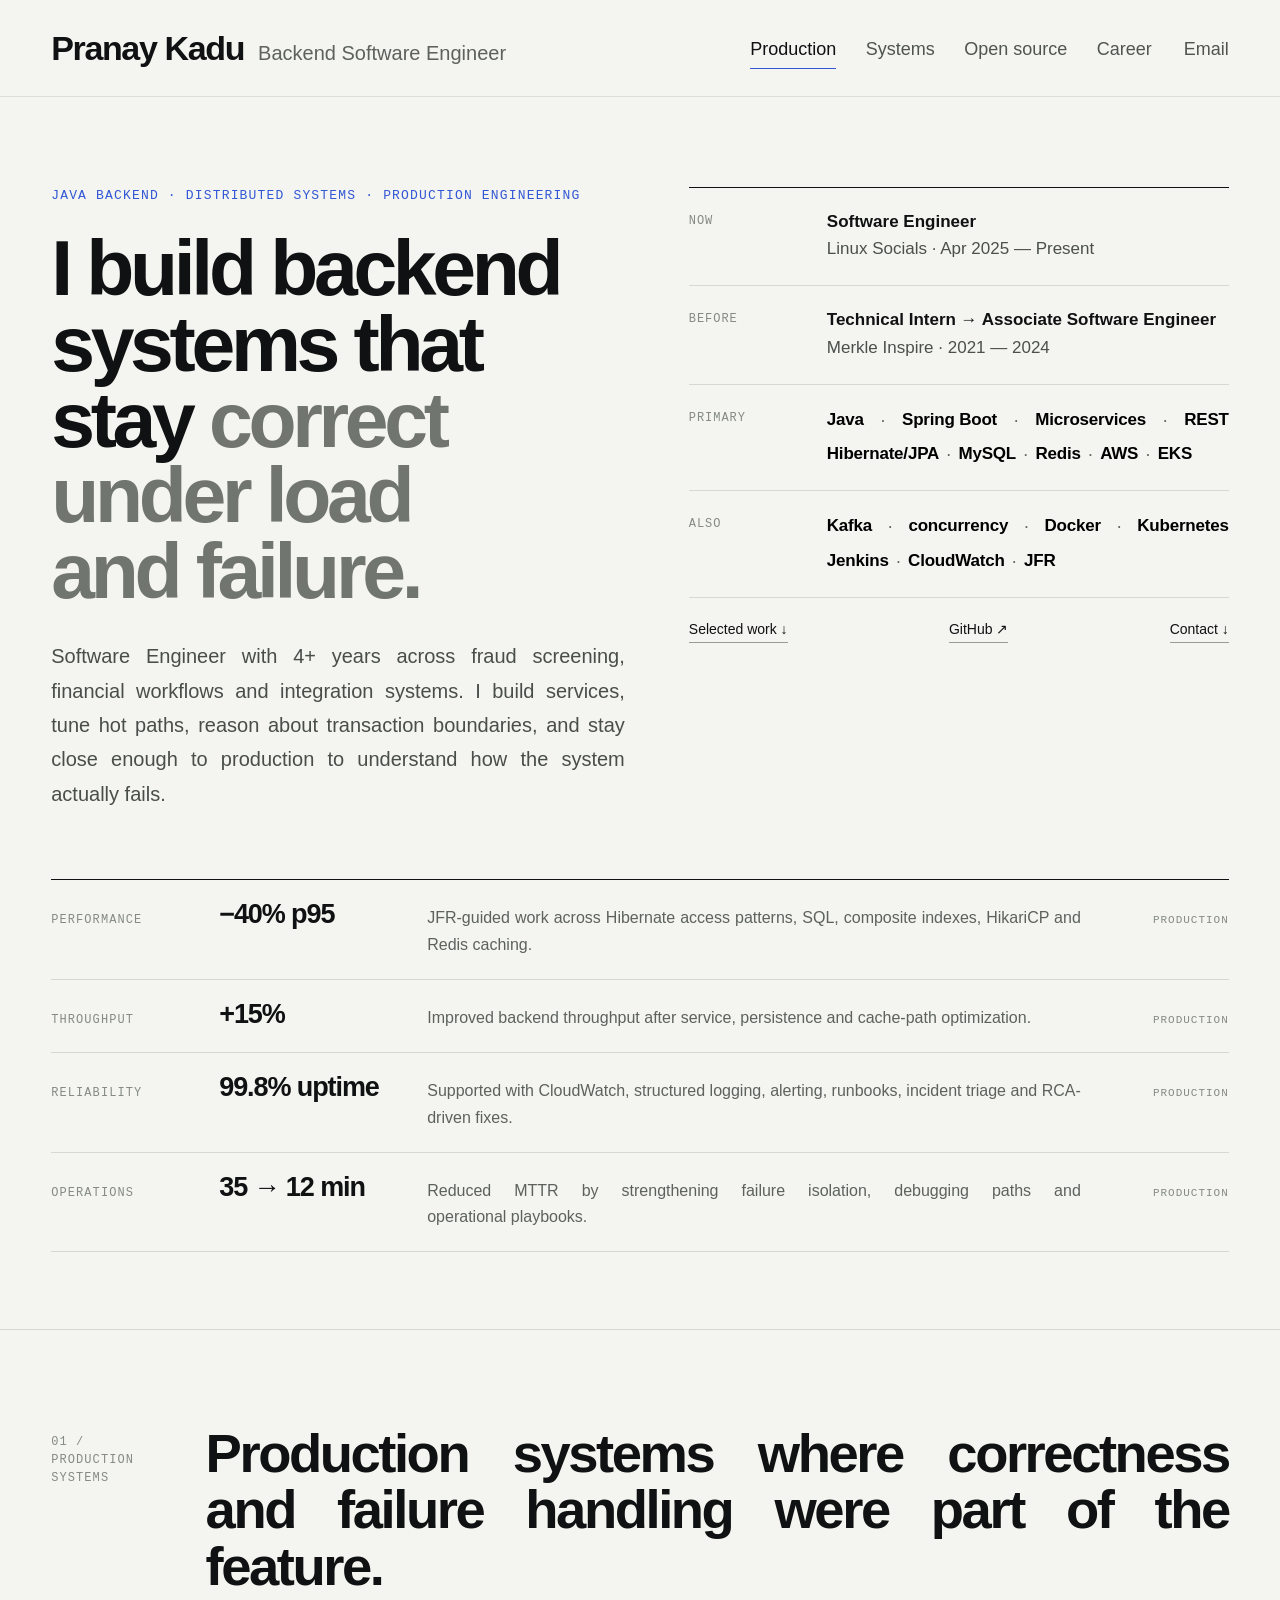
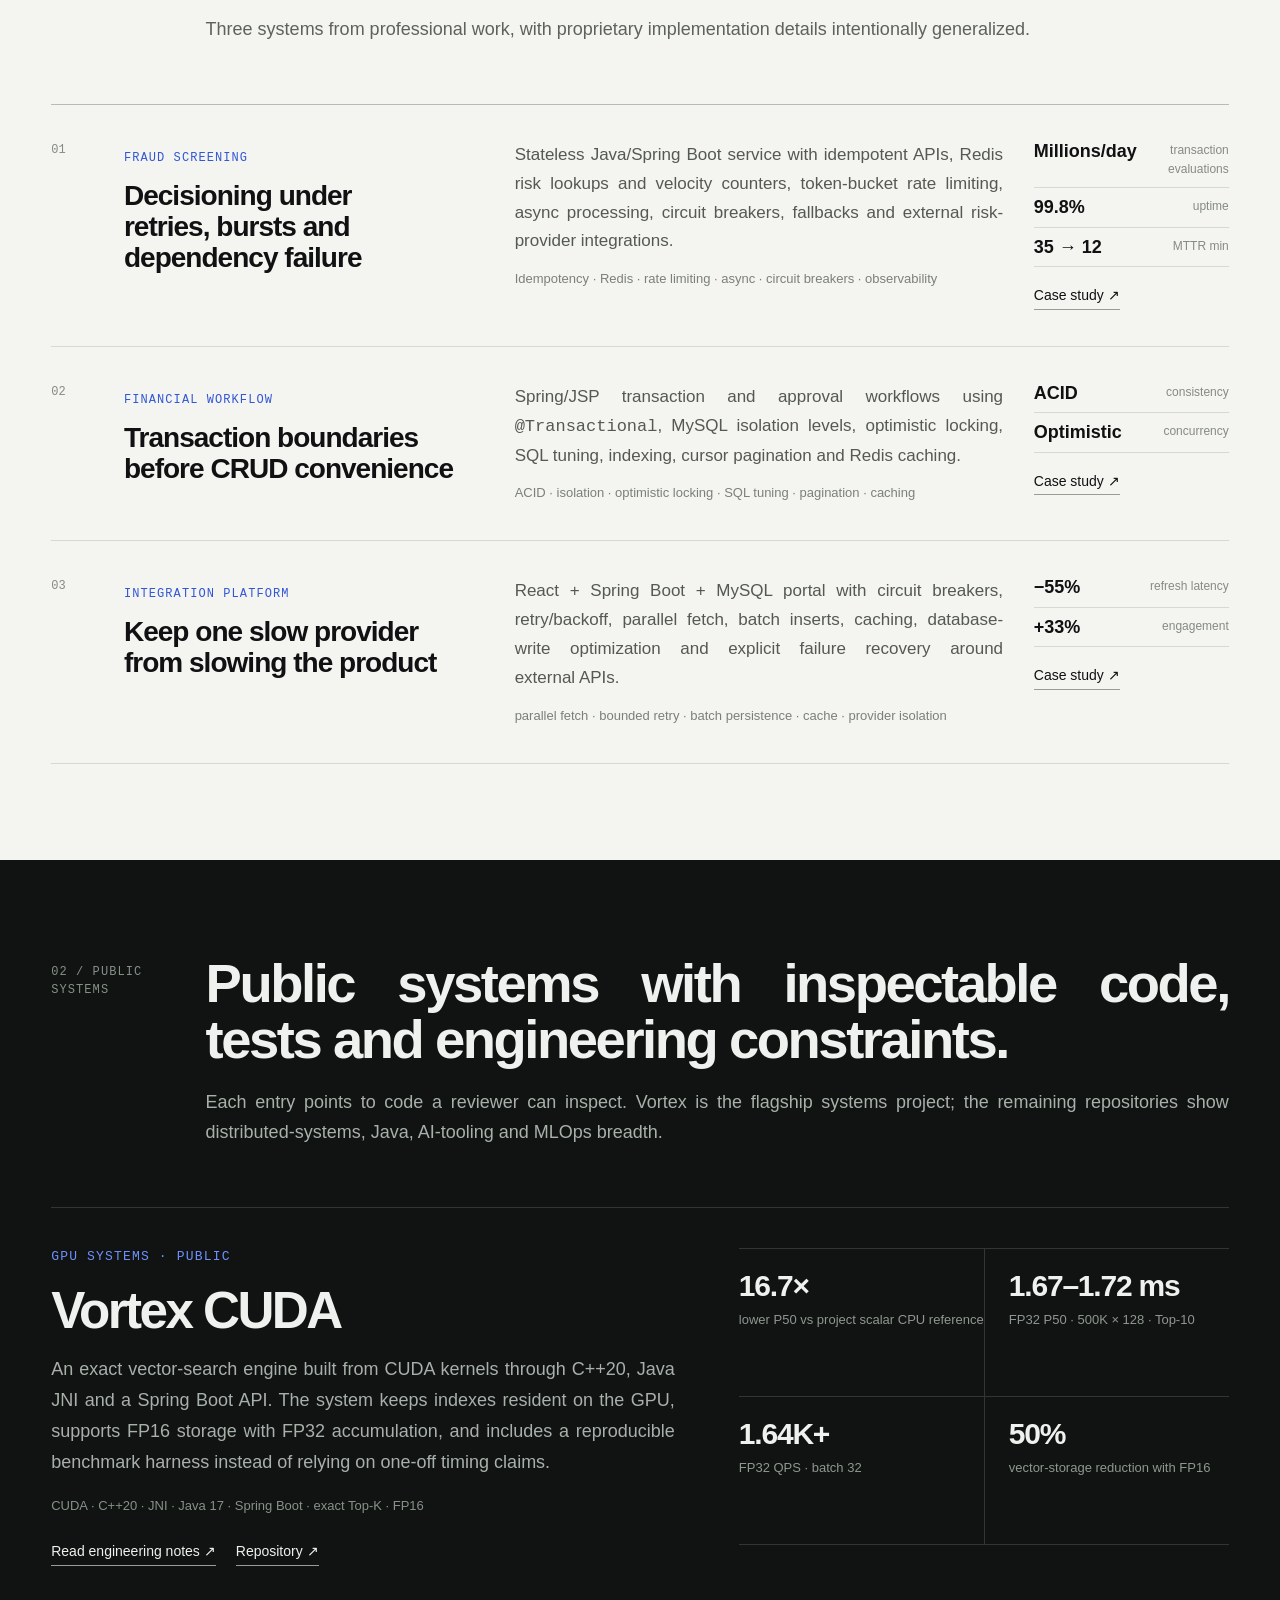
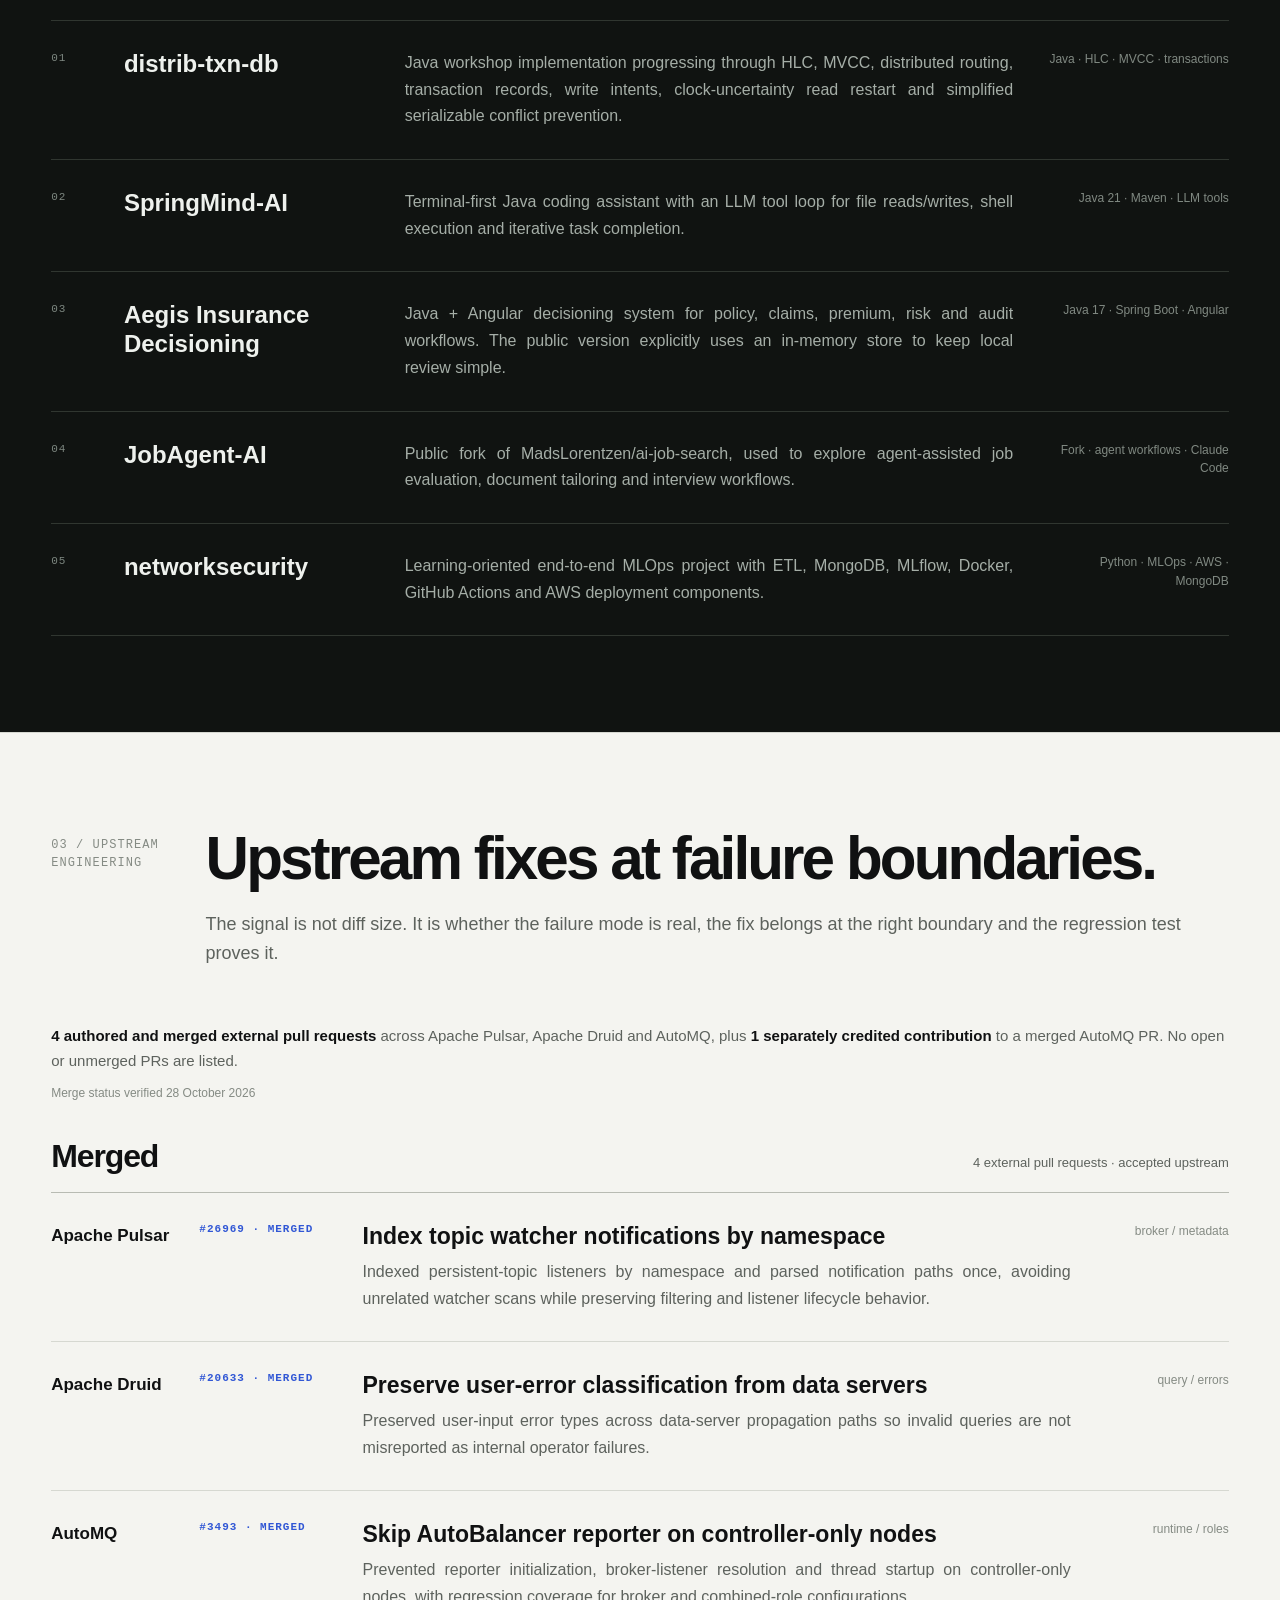
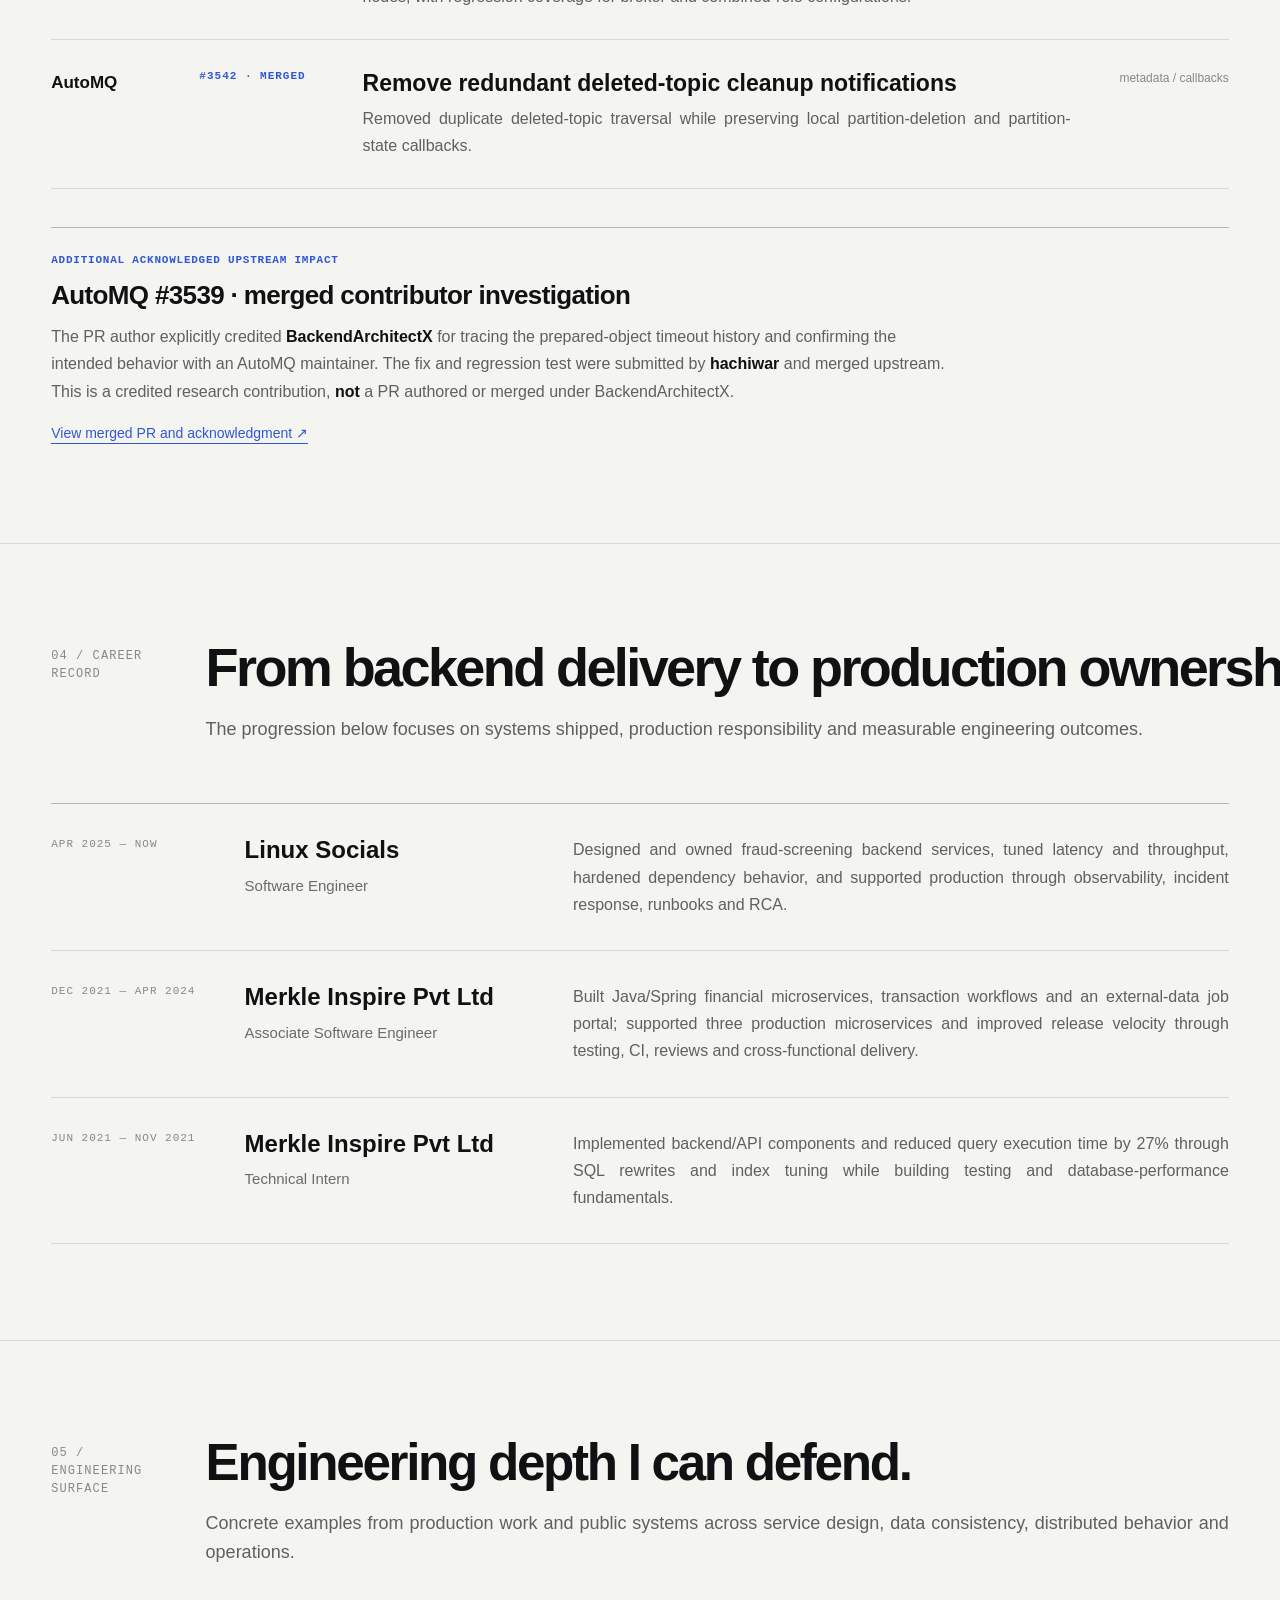
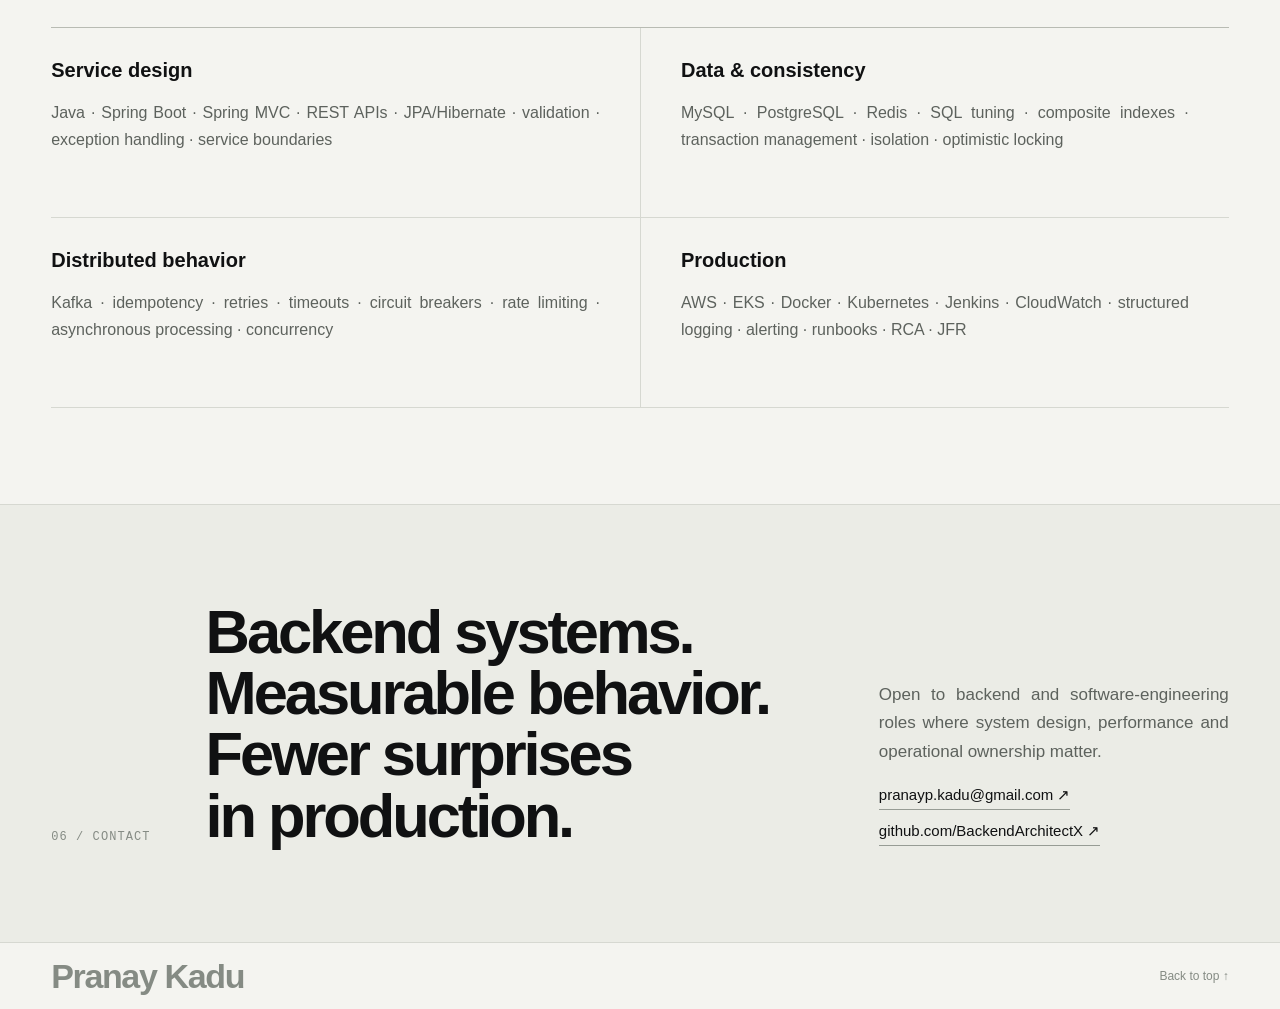
==== commit 28f85453: "docs(portfolio): remove three is-a-dev PRs from upstream showcase" ====
--- a/index.html
+++ b/index.html
@@ -128,19 +128,16 @@
         <p>The signal is not diff size. It is whether the failure mode is real, the fix belongs at the right boundary and the regression test proves it.</p>
       </div>
       <div class="oss-summary">
-        <p><strong>7 authored and merged external pull requests</strong> across Apache Pulsar, Apache Druid, AutoMQ and is-a-dev, plus <strong>1 separately credited contribution</strong> to a merged AutoMQ PR. No open or unmerged PRs are listed.</p>
+        <p><strong>4 authored and merged external pull requests</strong> across Apache Pulsar, Apache Druid and AutoMQ, plus <strong>1 separately credited contribution</strong> to a merged AutoMQ PR. No open or unmerged PRs are listed.</p>
         <span class="oss-asof">Merge status verified 28 October 2026</span>
       </div>
       <div class="oss-group" aria-label="Merged external pull requests">
-        <div class="oss-group-head"><h3>Merged</h3><p>7 external pull requests · accepted upstream</p></div>
+        <div class="oss-group-head"><h3>Merged</h3><p>4 external pull requests · accepted upstream</p></div>
         <div class="oss-table" aria-label="Merged external PR list">
         <a class="oss-entry" href="https://github.com/apache/pulsar/pull/26969" target="_blank" rel="noopener noreferrer"><span class="repo">Apache Pulsar</span><span class="state state--merged">#26969 · Merged</span><div><h4>Index topic watcher notifications by namespace</h4><p>Indexed persistent-topic listeners by namespace and parsed notification paths once, avoiding unrelated watcher scans while preserving filtering and listener lifecycle behavior.</p></div><span class="domain">broker / metadata</span></a>
         <a class="oss-entry" href="https://github.com/apache/druid/pull/20633" target="_blank" rel="noopener noreferrer"><span class="repo">Apache Druid</span><span class="state state--merged">#20633 · Merged</span><div><h4>Preserve user-error classification from data servers</h4><p>Preserved user-input error types across data-server propagation paths so invalid queries are not misreported as internal operator failures.</p></div><span class="domain">query / errors</span></a>
         <a class="oss-entry" href="https://github.com/AutoMQ/automq/pull/3493" target="_blank" rel="noopener noreferrer"><span class="repo">AutoMQ</span><span class="state state--merged">#3493 · Merged</span><div><h4>Skip AutoBalancer reporter on controller-only nodes</h4><p>Prevented reporter initialization, broker-listener resolution and thread startup on controller-only nodes, with regression coverage for broker and combined-role configurations.</p></div><span class="domain">runtime / roles</span></a>
         <a class="oss-entry" href="https://github.com/AutoMQ/automq/pull/3542" target="_blank" rel="noopener noreferrer"><span class="repo">AutoMQ</span><span class="state state--merged">#3542 · Merged</span><div><h4>Remove redundant deleted-topic cleanup notifications</h4><p>Removed duplicate deleted-topic traversal while preserving local partition-deletion and partition-state callbacks.</p></div><span class="domain">metadata / callbacks</span></a>
-        <a class="oss-entry" href="https://github.com/is-a-dev/register/pull/57221" target="_blank" rel="noopener noreferrer"><span class="repo">is-a-dev</span><span class="state state--merged">#57221 · Merged</span><div><h4>Register pranaykadu.is-a.dev</h4><p>Registered the personal developer subdomain through the upstream domain registry.</p></div><span class="domain">DNS / registration</span></a>
-        <a class="oss-entry" href="https://github.com/is-a-dev/register/pull/57294" target="_blank" rel="noopener noreferrer"><span class="repo">is-a-dev</span><span class="state state--merged">#57294 · Merged</span><div><h4>Verify the subdomain for GitHub Pages</h4><p>Added a TXT verification record for the registered GitHub Pages domain.</p></div><span class="domain">DNS / verification</span></a>
-        <a class="oss-entry" href="https://github.com/is-a-dev/register/pull/57318" target="_blank" rel="noopener noreferrer"><span class="repo">is-a-dev</span><span class="state state--merged">#57318 · Merged</span><div><h4>Correct the subdomain contact email</h4><p>Corrected the contact email associated with the registered developer subdomain.</p></div><span class="domain">DNS / maintenance</span></a>
         </div>
       </div>
       <aside class="oss-credit" aria-label="Acknowledged contribution to another merged upstream pull request">
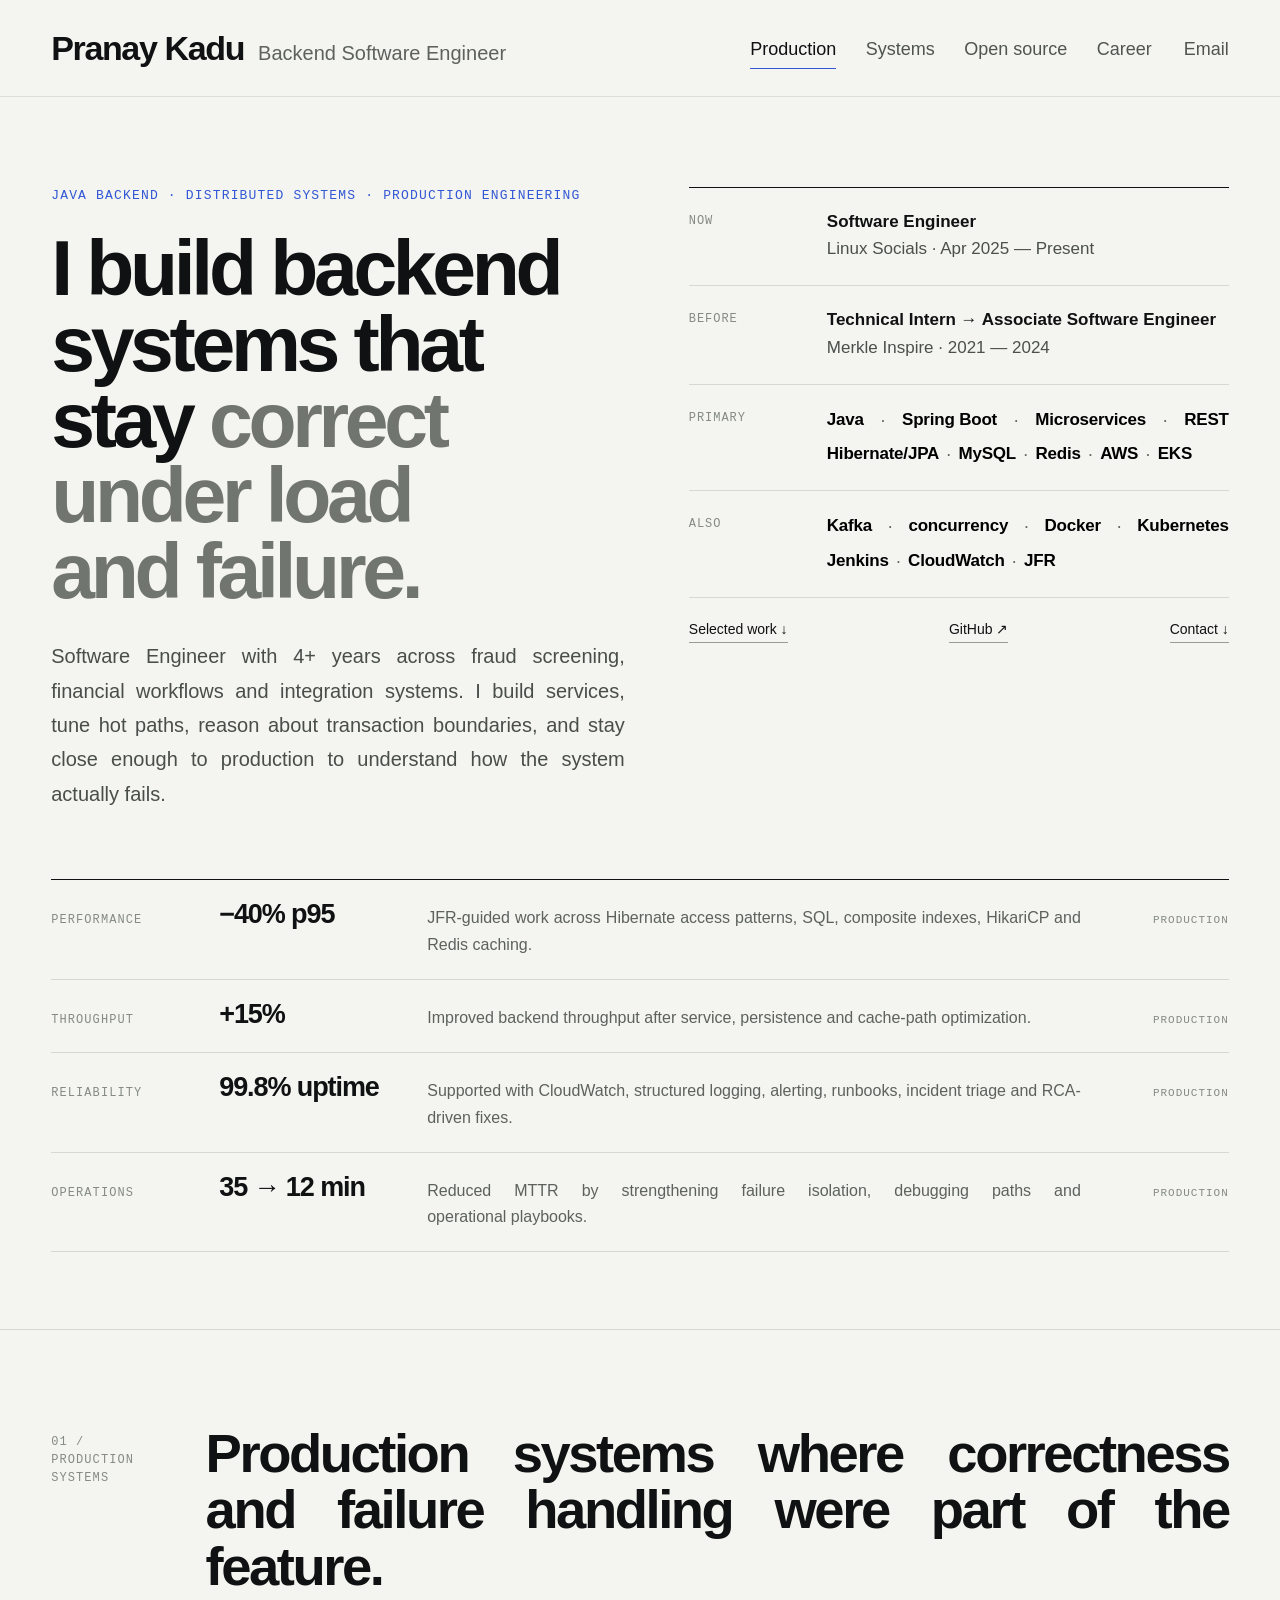
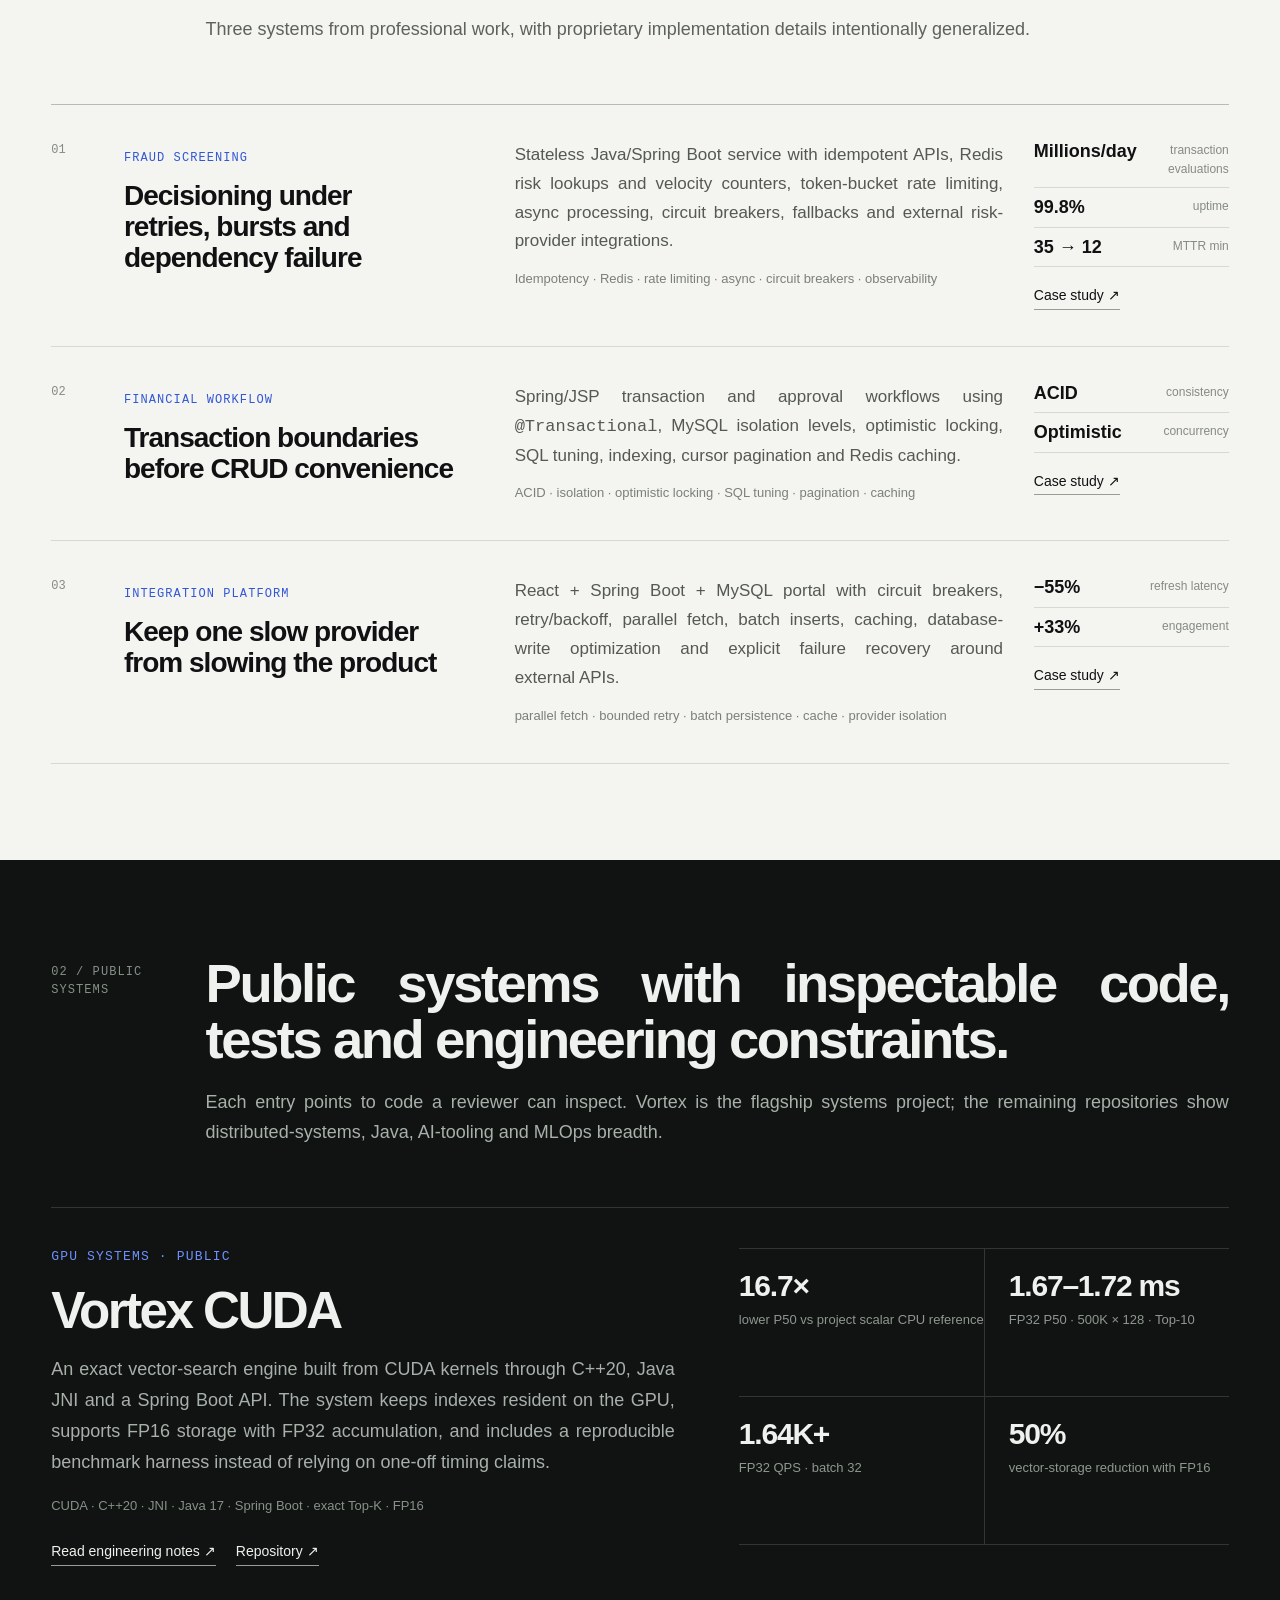
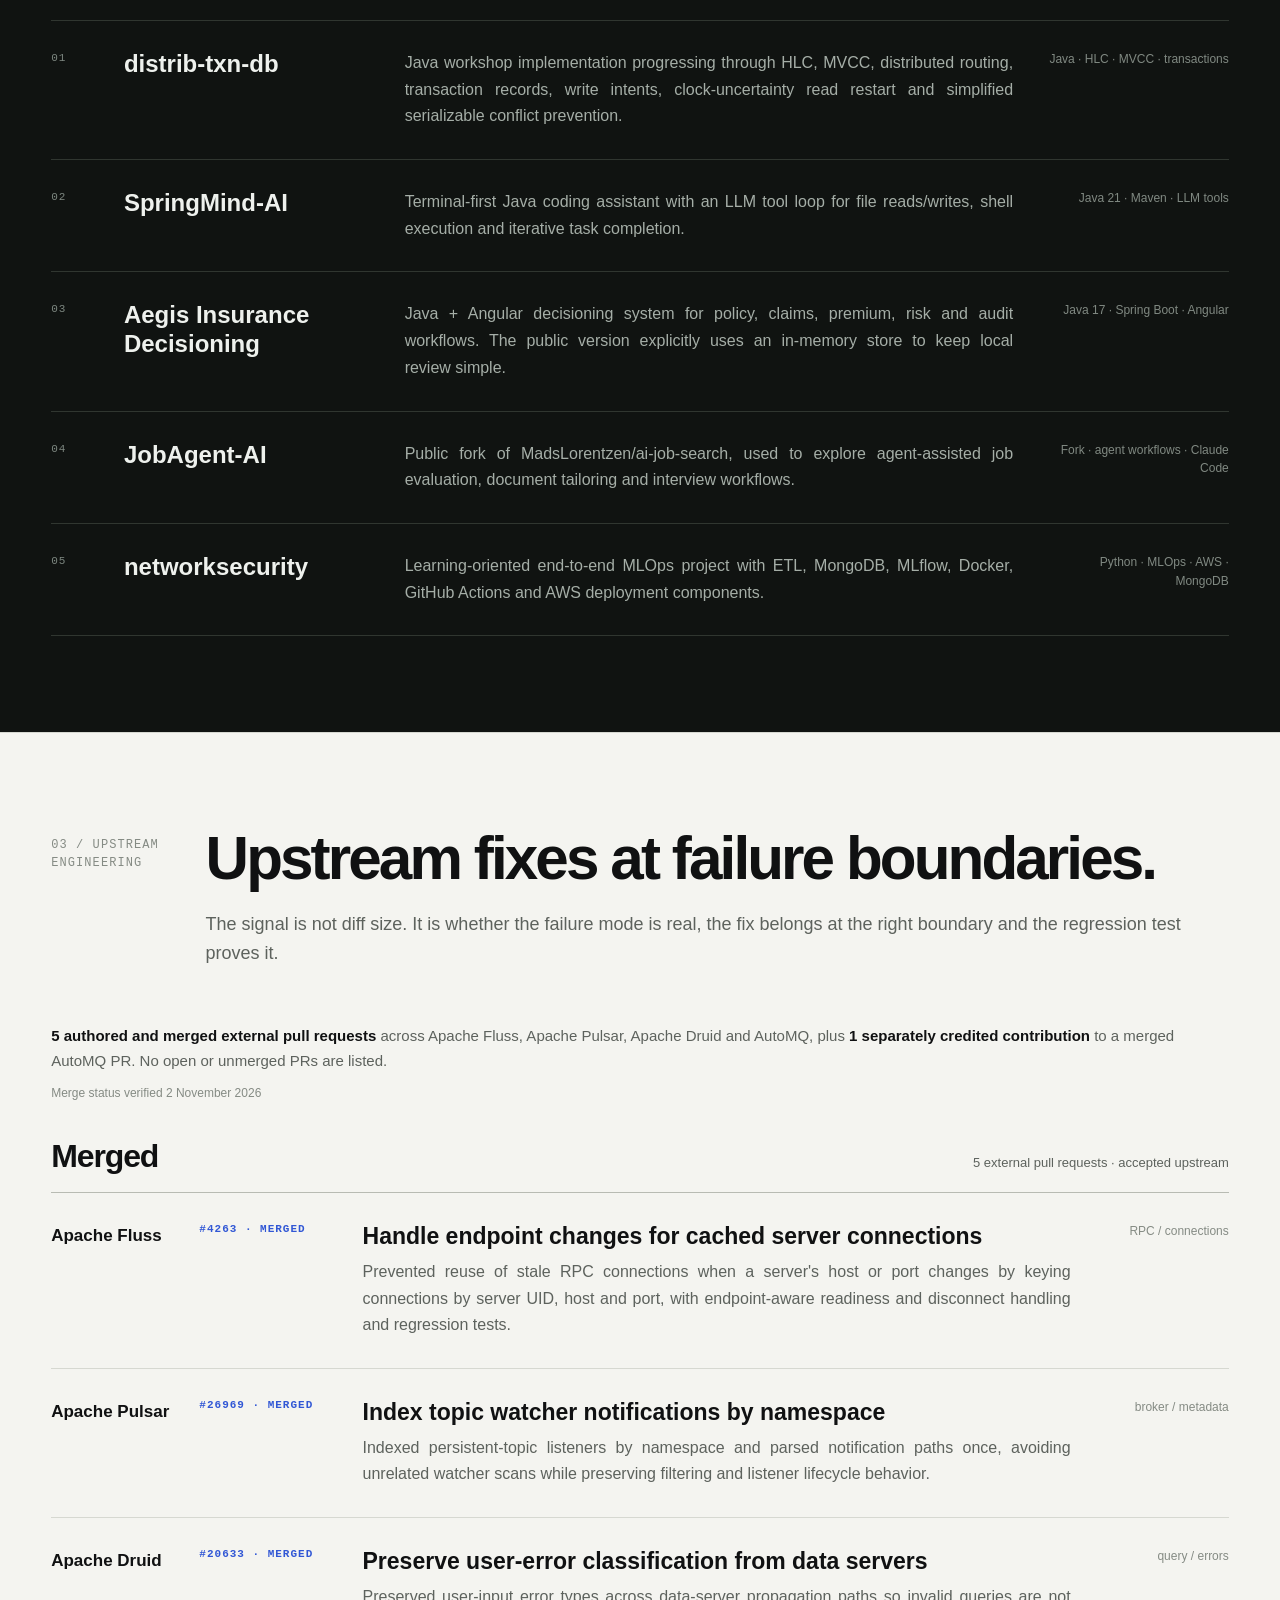
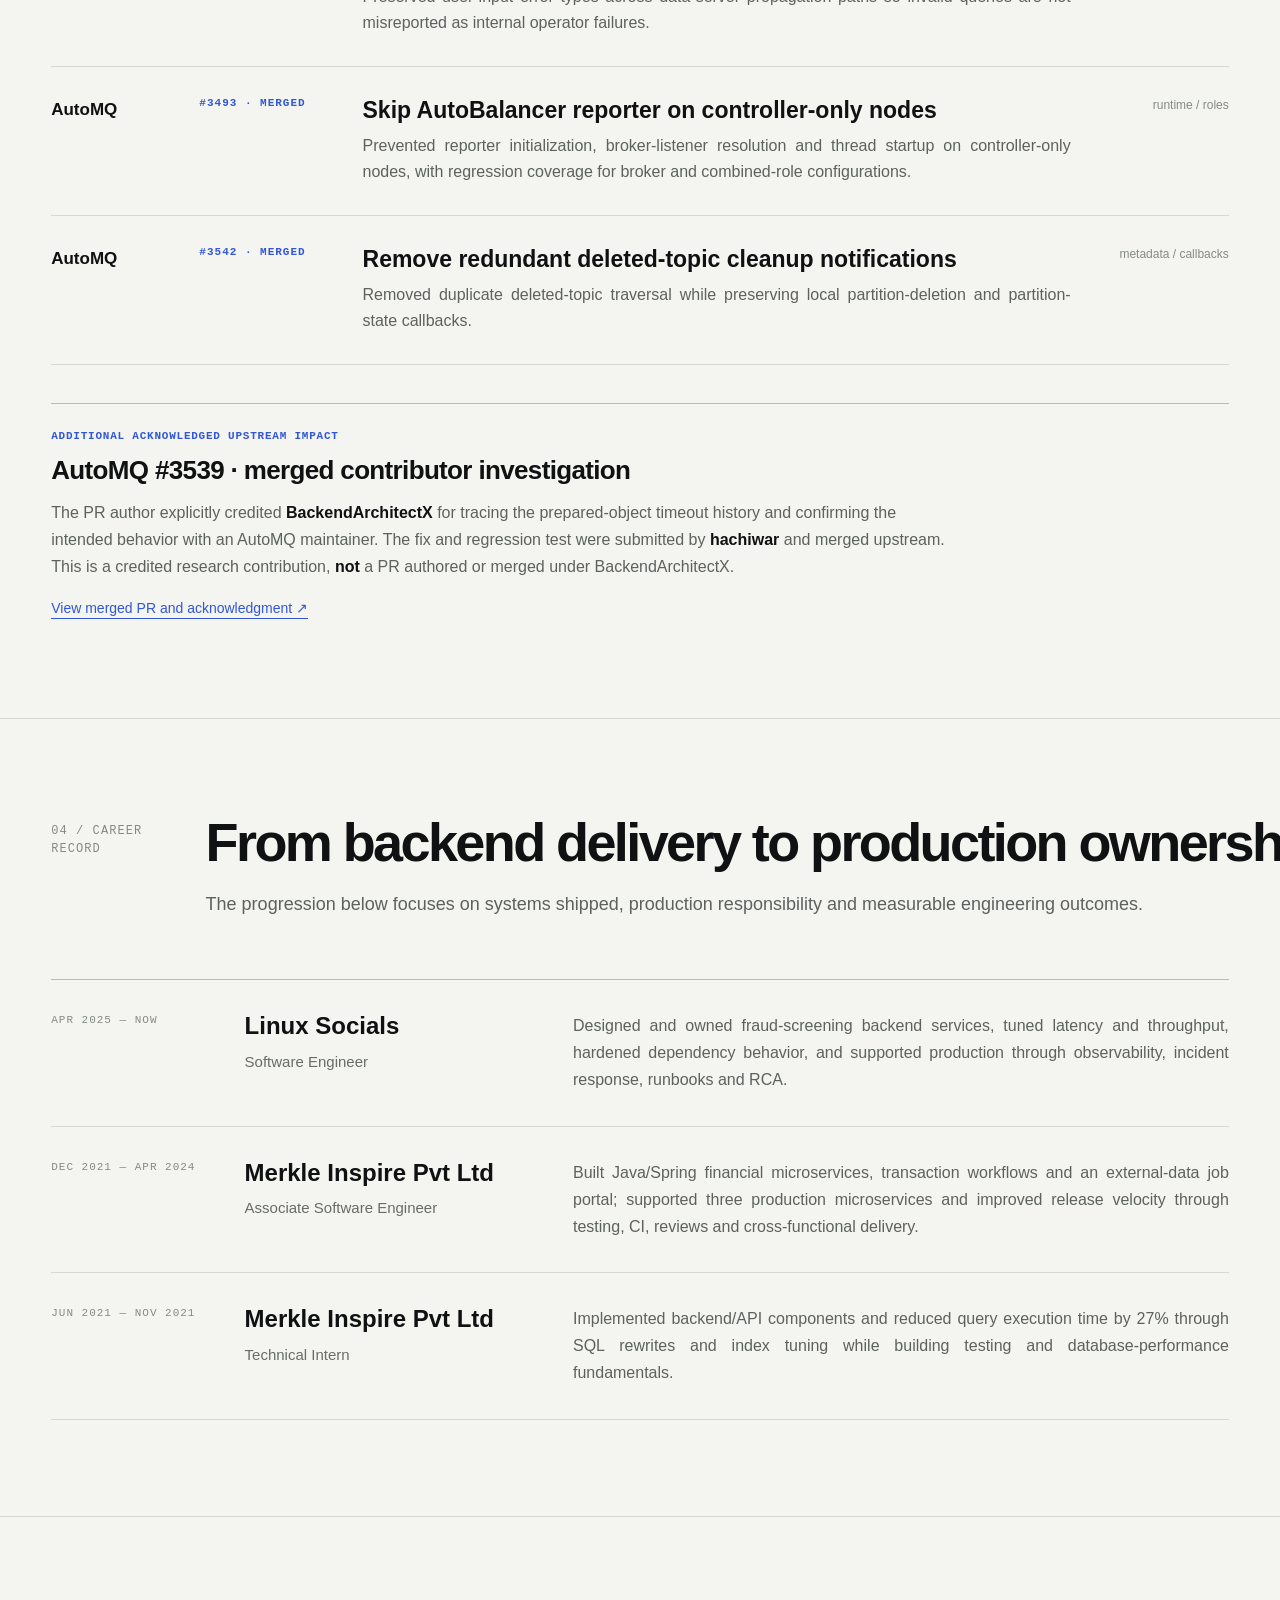
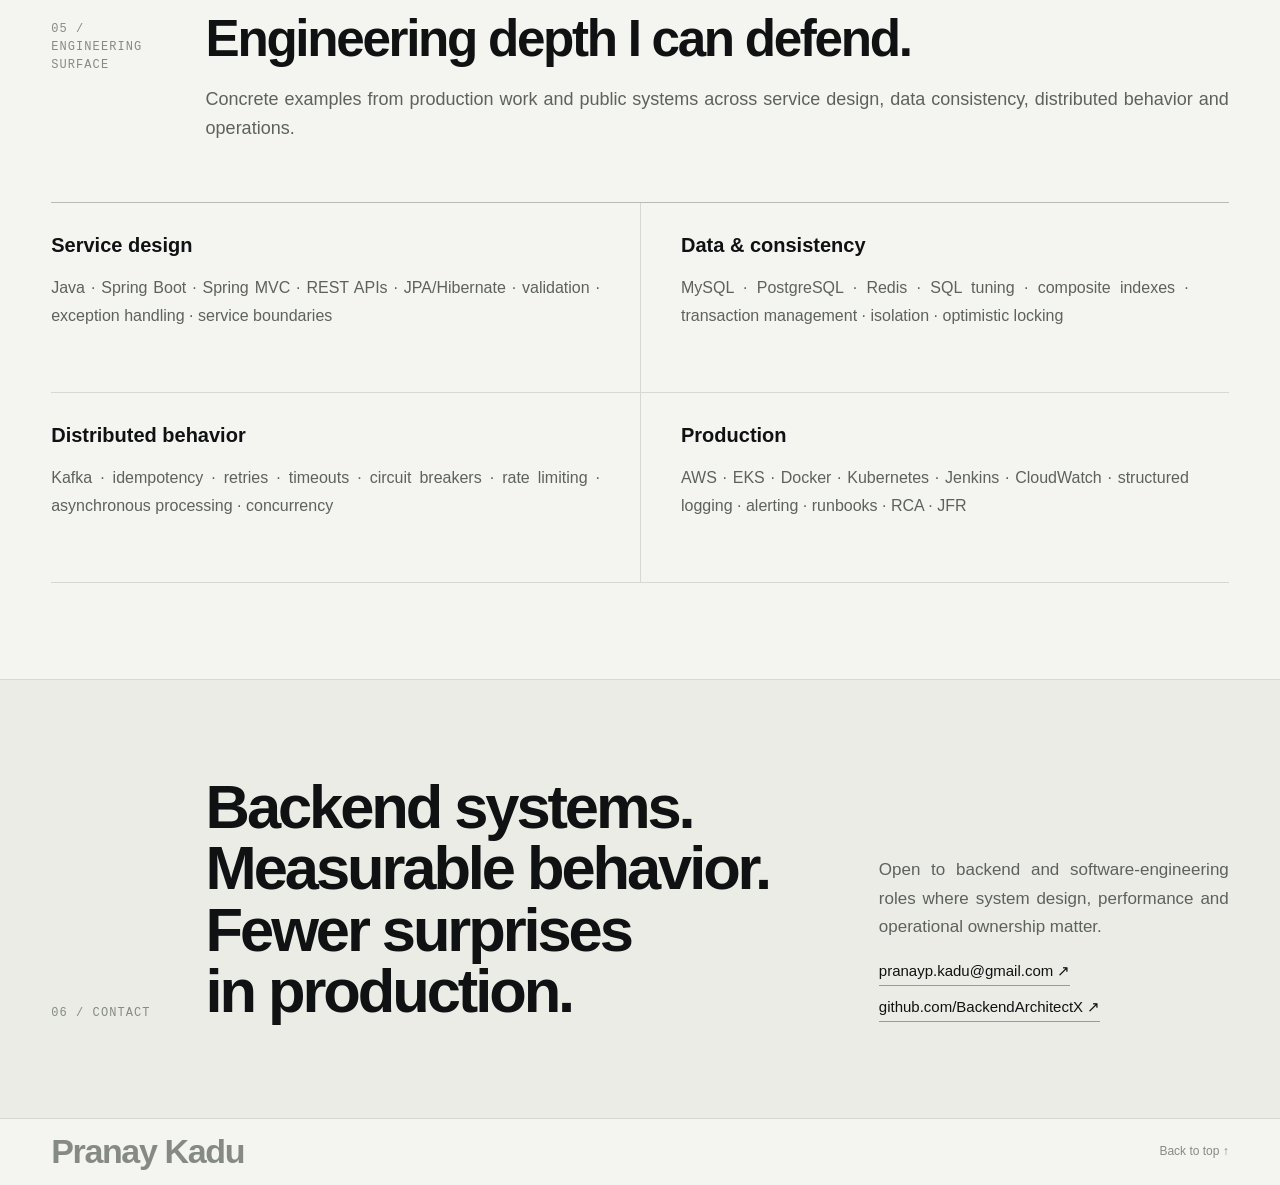
==== commit 1da843c7: "fix(portfolio): include merged Fluss RPC PR and correct upstream count" ====
--- a/index.html
+++ b/index.html
@@ -128,12 +128,13 @@
         <p>The signal is not diff size. It is whether the failure mode is real, the fix belongs at the right boundary and the regression test proves it.</p>
       </div>
       <div class="oss-summary">
-        <p><strong>4 authored and merged external pull requests</strong> across Apache Pulsar, Apache Druid and AutoMQ, plus <strong>1 separately credited contribution</strong> to a merged AutoMQ PR. No open or unmerged PRs are listed.</p>
-        <span class="oss-asof">Merge status verified 28 October 2026</span>
+        <p><strong>5 authored and merged external pull requests</strong> across Apache Fluss, Apache Pulsar, Apache Druid and AutoMQ, plus <strong>1 separately credited contribution</strong> to a merged AutoMQ PR. No open or unmerged PRs are listed.</p>
+        <span class="oss-asof">Merge status verified 2 November 2026</span>
       </div>
       <div class="oss-group" aria-label="Merged external pull requests">
-        <div class="oss-group-head"><h3>Merged</h3><p>4 external pull requests · accepted upstream</p></div>
+        <div class="oss-group-head"><h3>Merged</h3><p>5 external pull requests · accepted upstream</p></div>
         <div class="oss-table" aria-label="Merged external PR list">
+        <a class="oss-entry" href="https://github.com/apache/fluss/pull/4263" target="_blank" rel="noopener noreferrer"><span class="repo">Apache Fluss</span><span class="state state--merged">#4263 · Merged</span><div><h4>Handle endpoint changes for cached server connections</h4><p>Prevented reuse of stale RPC connections when a server's host or port changes by keying connections by server UID, host and port, with endpoint-aware readiness and disconnect handling and regression tests.</p></div><span class="domain">RPC / connections</span></a>
         <a class="oss-entry" href="https://github.com/apache/pulsar/pull/26969" target="_blank" rel="noopener noreferrer"><span class="repo">Apache Pulsar</span><span class="state state--merged">#26969 · Merged</span><div><h4>Index topic watcher notifications by namespace</h4><p>Indexed persistent-topic listeners by namespace and parsed notification paths once, avoiding unrelated watcher scans while preserving filtering and listener lifecycle behavior.</p></div><span class="domain">broker / metadata</span></a>
         <a class="oss-entry" href="https://github.com/apache/druid/pull/20633" target="_blank" rel="noopener noreferrer"><span class="repo">Apache Druid</span><span class="state state--merged">#20633 · Merged</span><div><h4>Preserve user-error classification from data servers</h4><p>Preserved user-input error types across data-server propagation paths so invalid queries are not misreported as internal operator failures.</p></div><span class="domain">query / errors</span></a>
         <a class="oss-entry" href="https://github.com/AutoMQ/automq/pull/3493" target="_blank" rel="noopener noreferrer"><span class="repo">AutoMQ</span><span class="state state--merged">#3493 · Merged</span><div><h4>Skip AutoBalancer reporter on controller-only nodes</h4><p>Prevented reporter initialization, broker-listener resolution and thread startup on controller-only nodes, with regression coverage for broker and combined-role configurations.</p></div><span class="domain">runtime / roles</span></a>
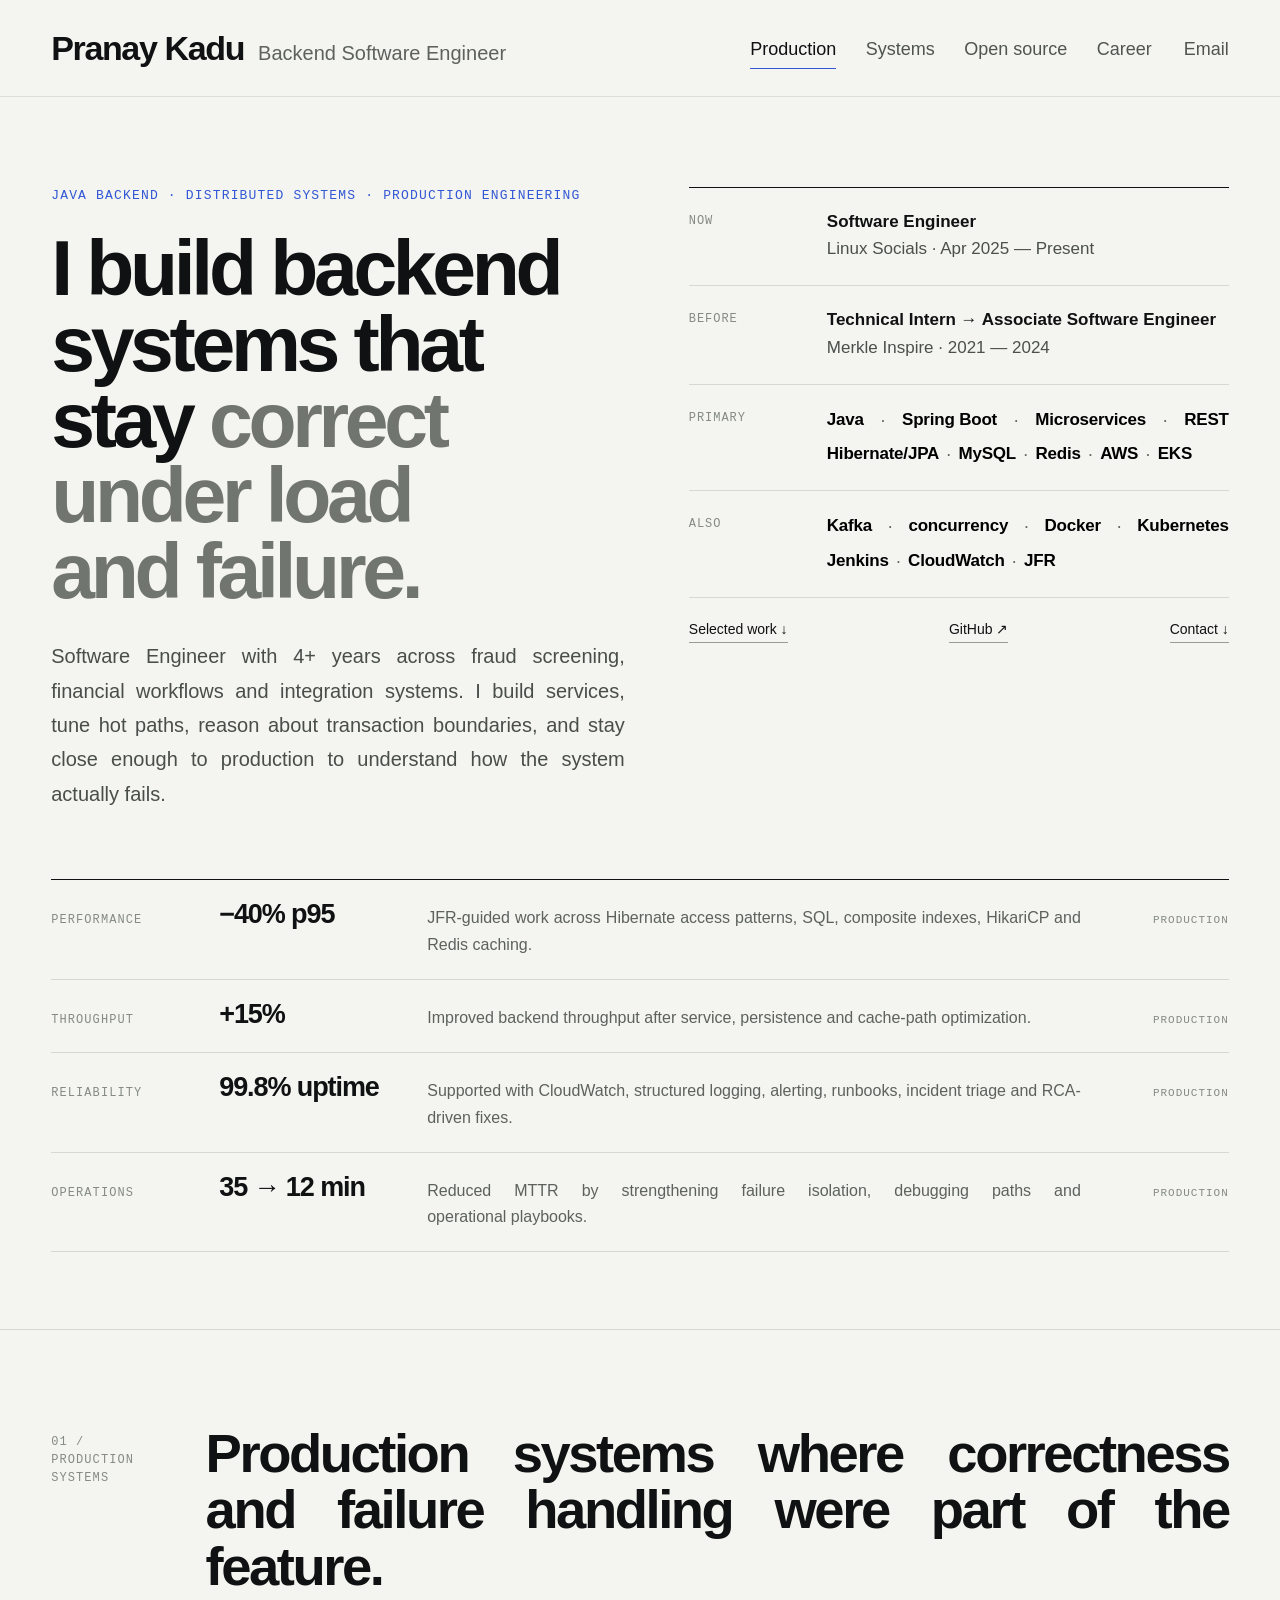
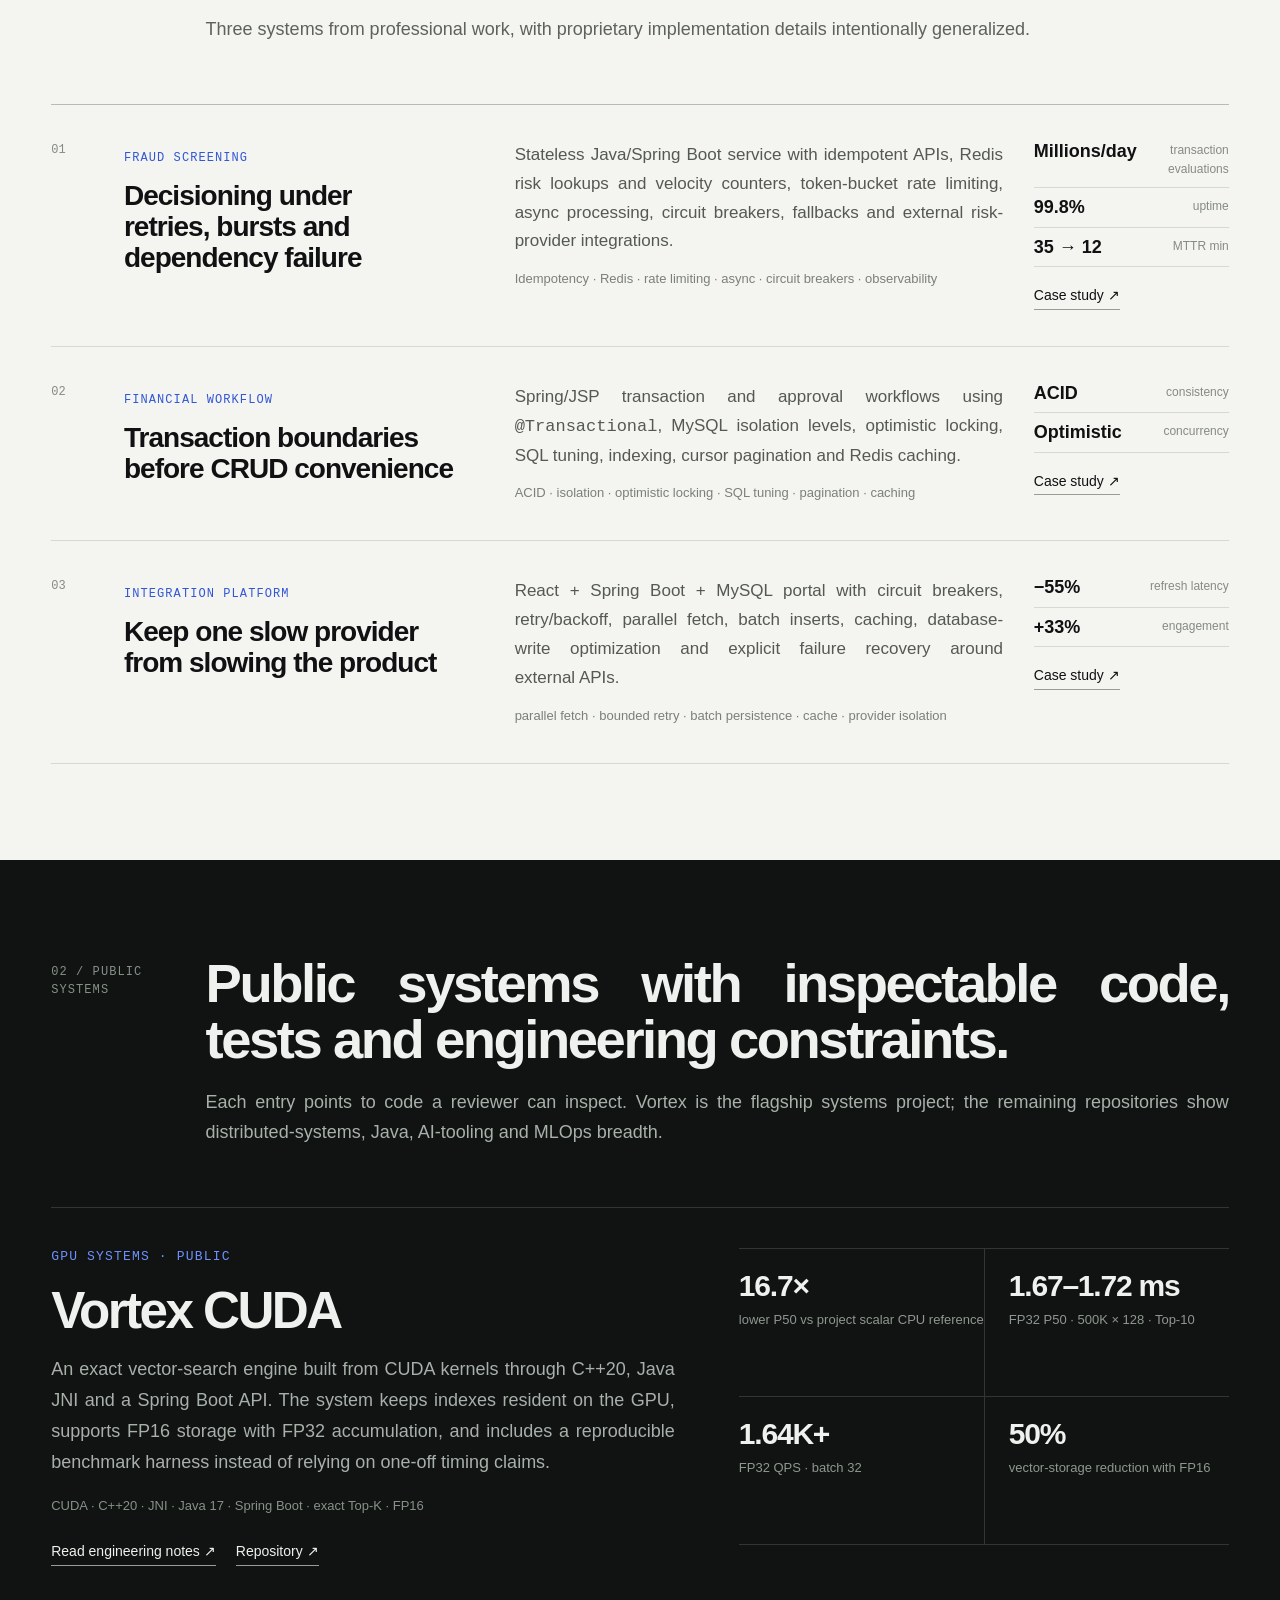
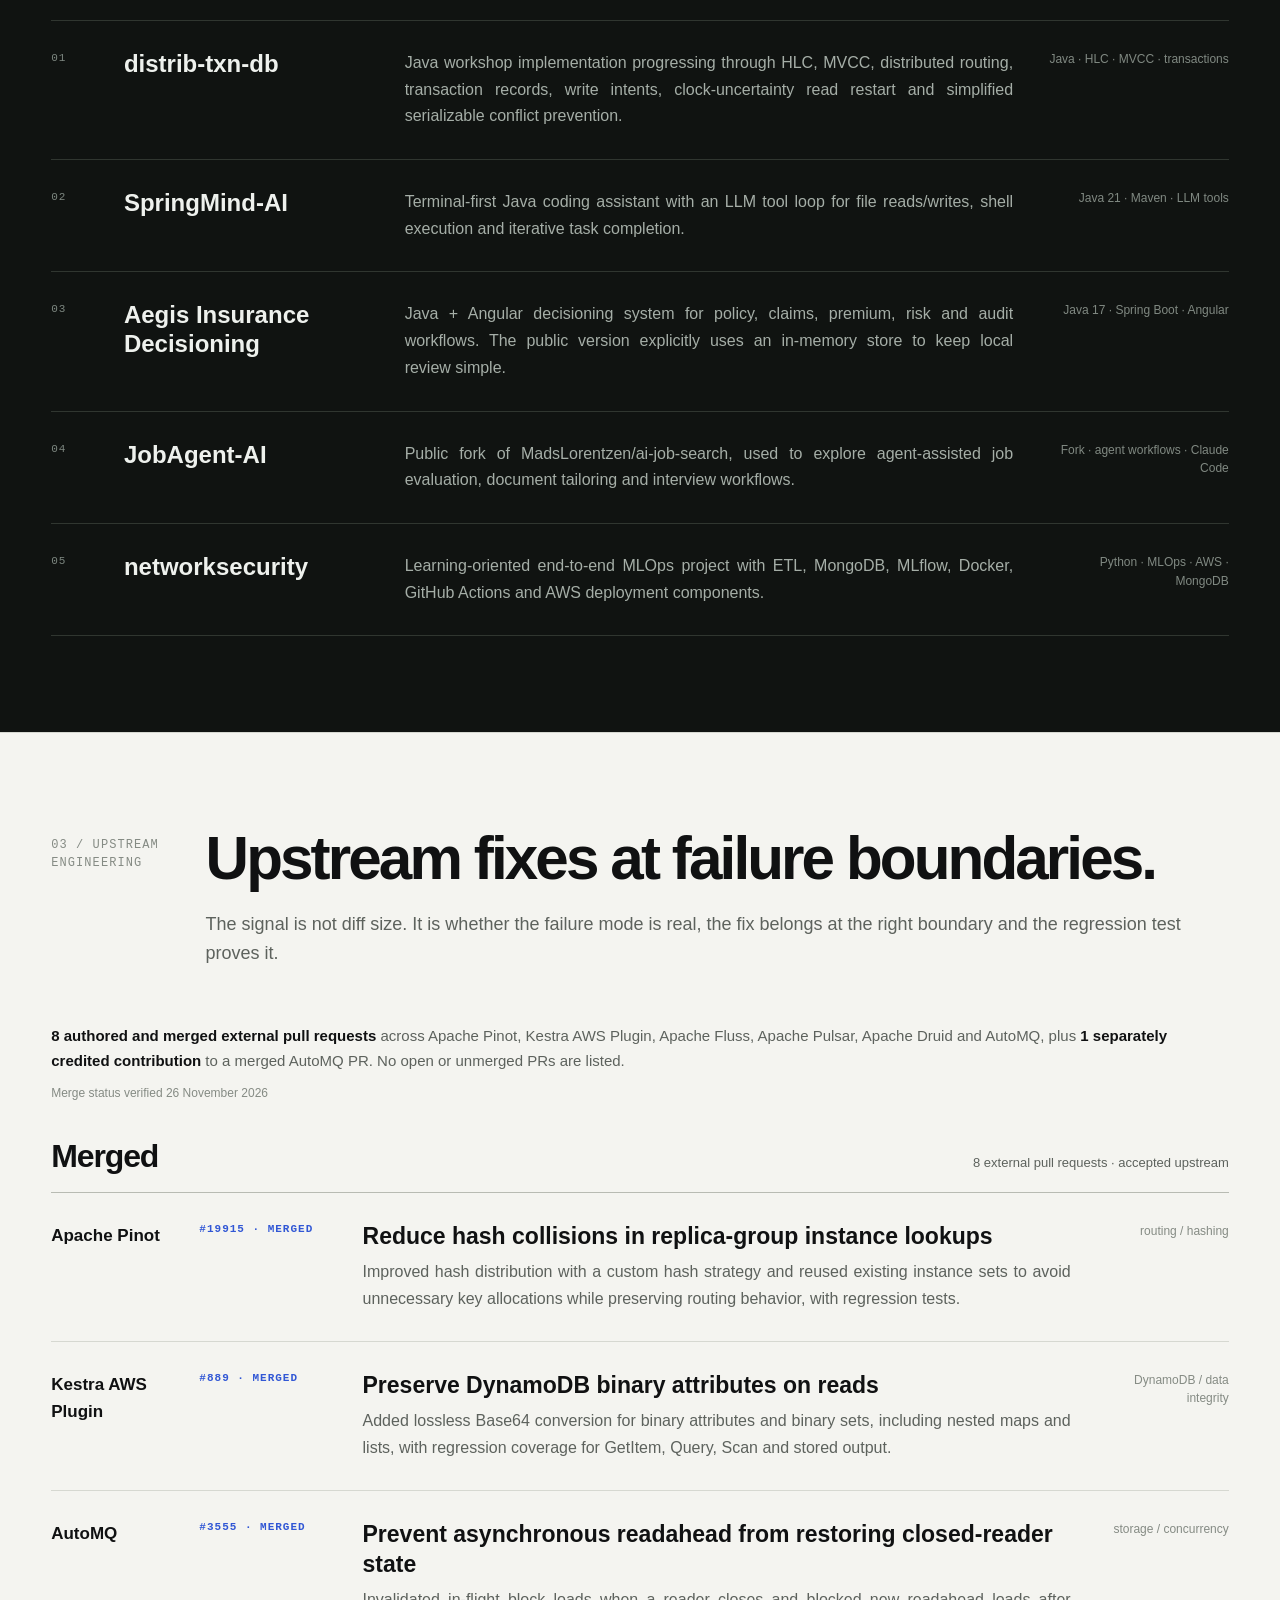
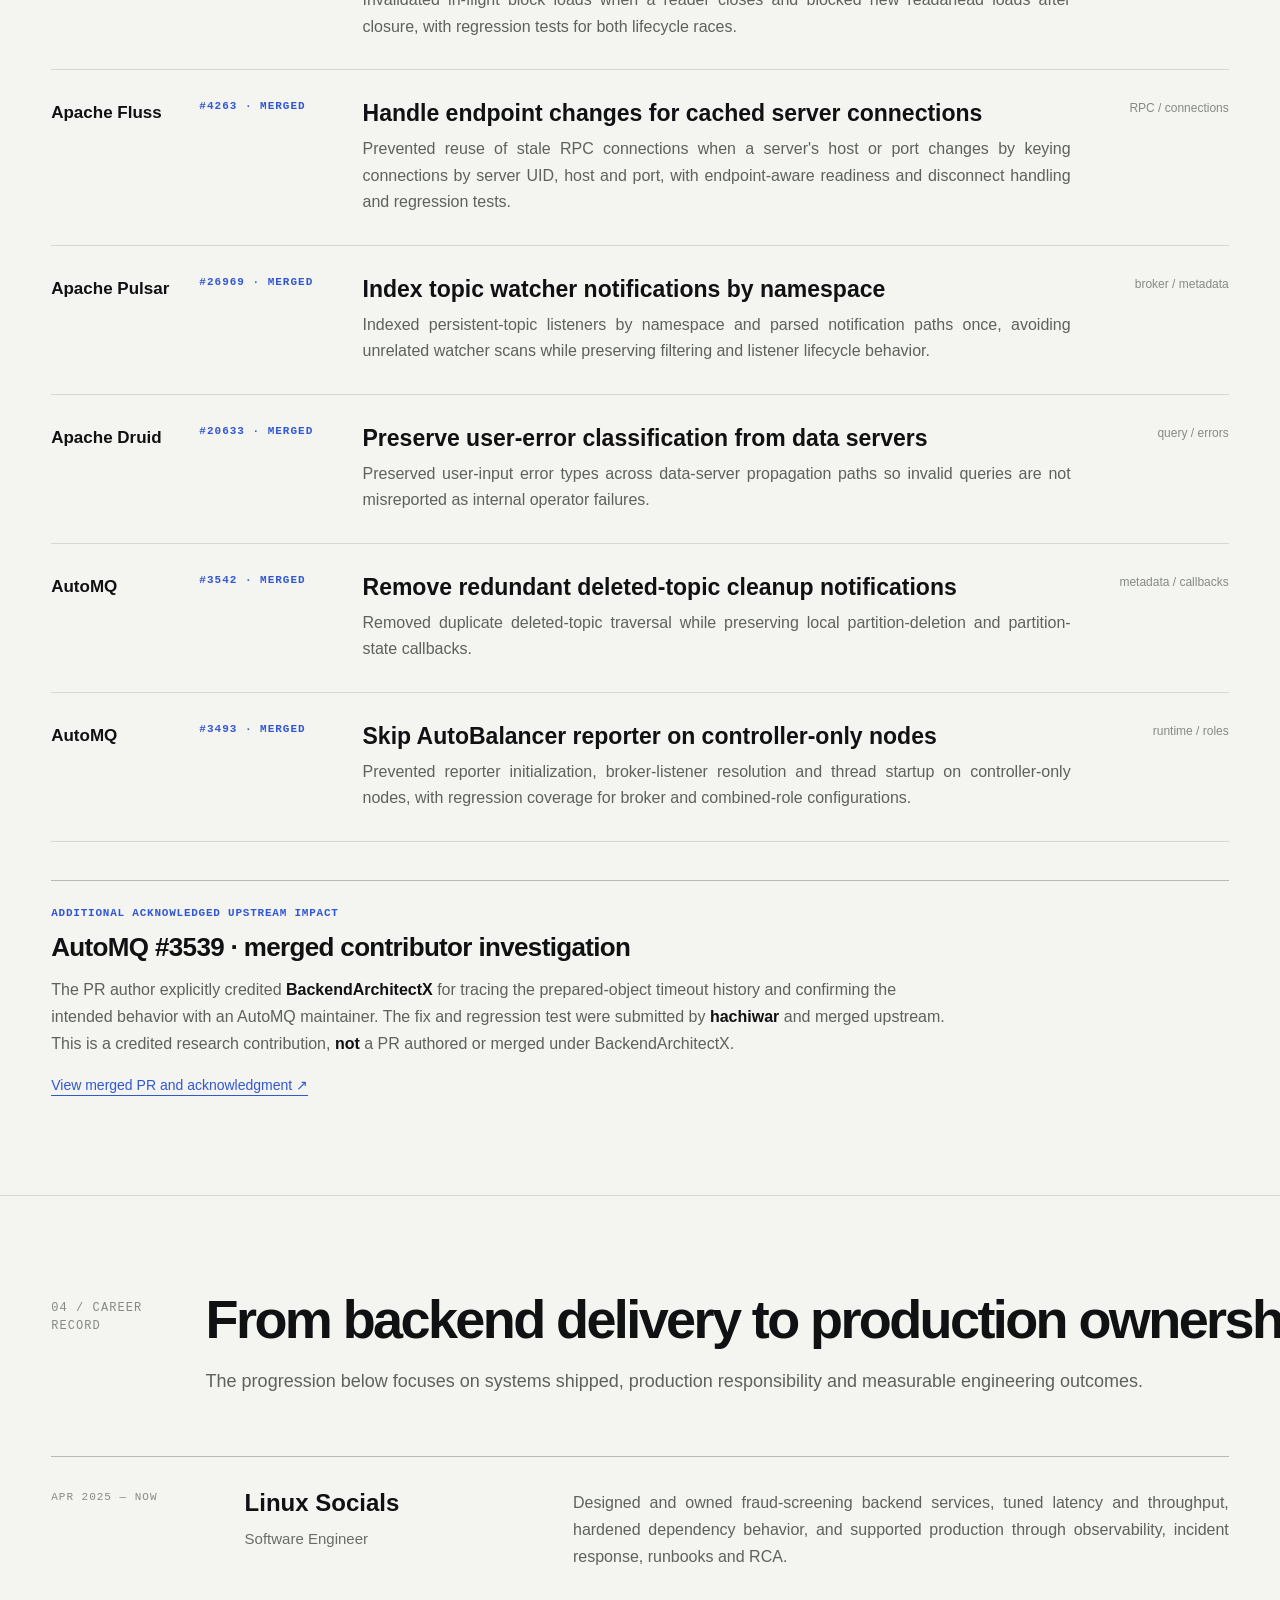
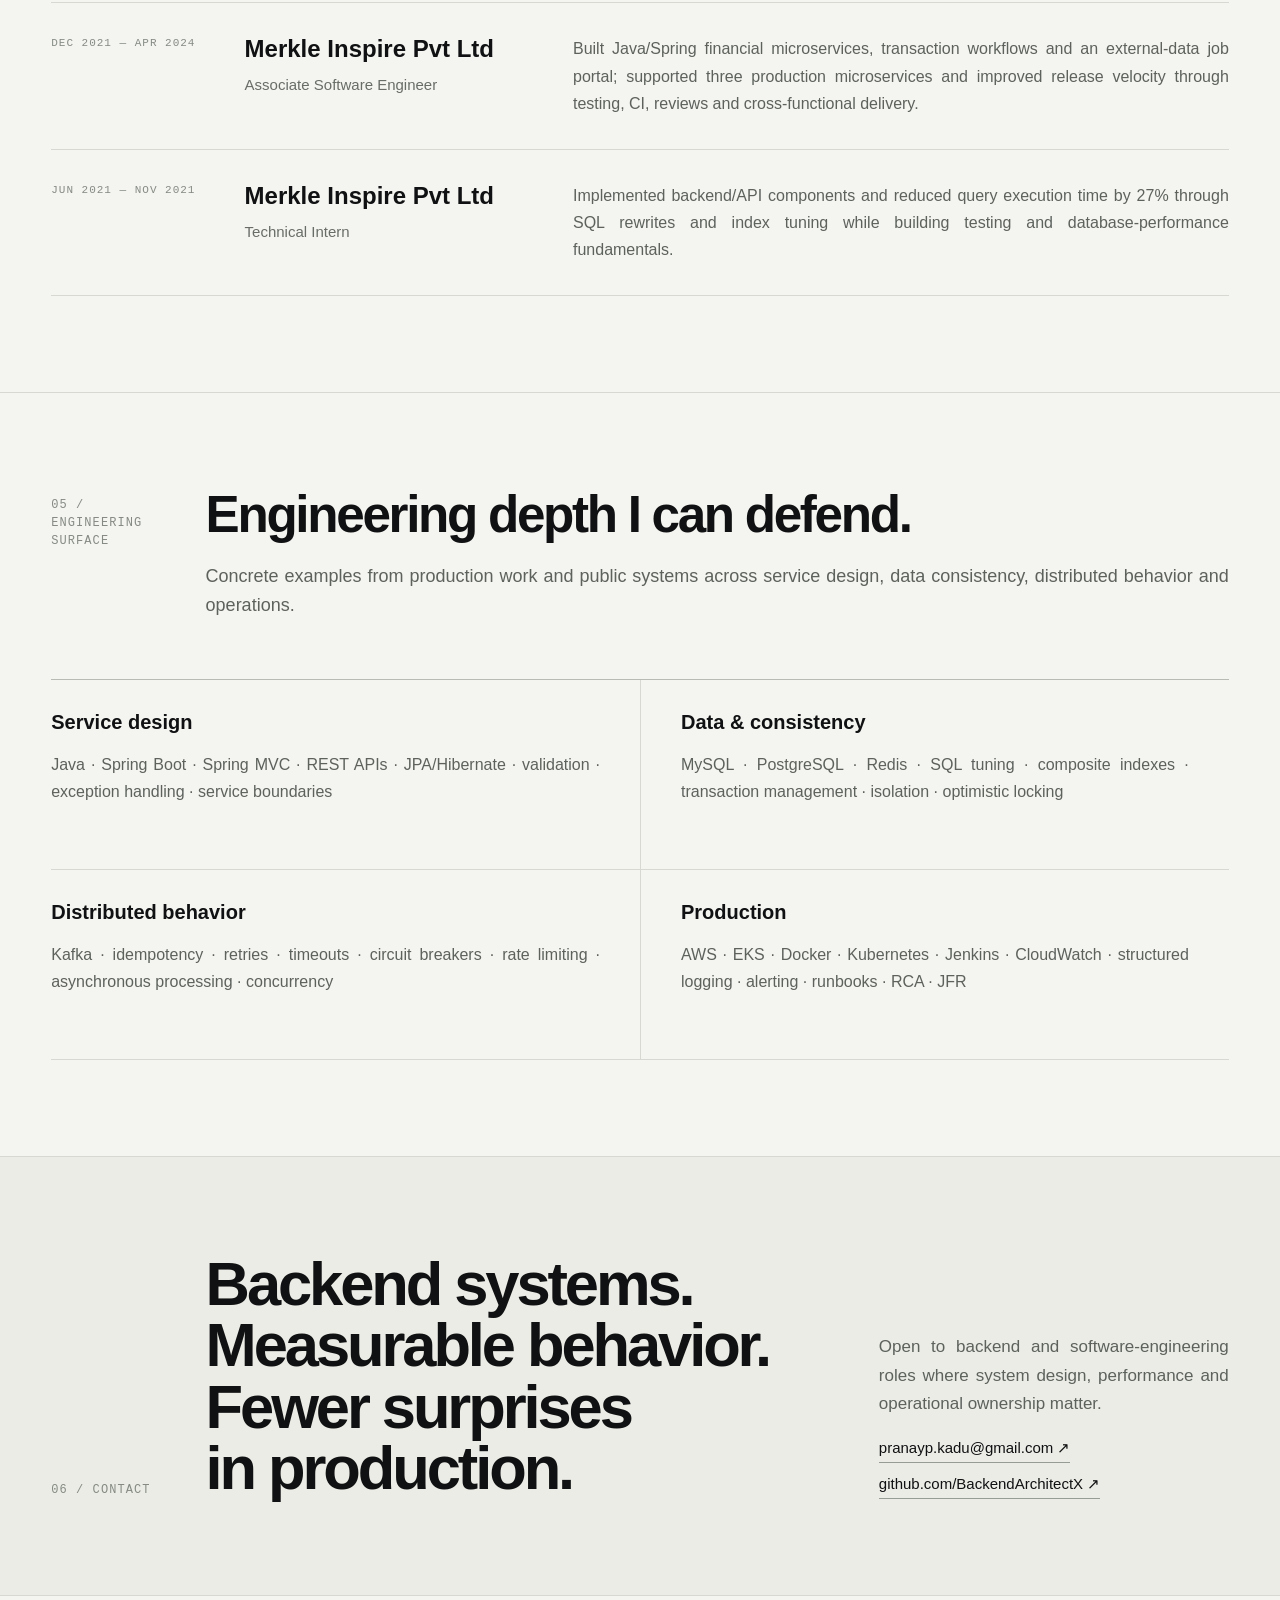
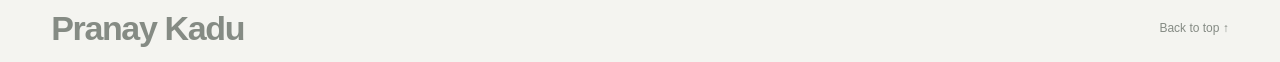
==== commit 0f2828f8: "Update portfolio with eight verified merged upstream PRs" ====
--- a/index.html
+++ b/index.html
@@ -128,17 +128,20 @@
         <p>The signal is not diff size. It is whether the failure mode is real, the fix belongs at the right boundary and the regression test proves it.</p>
       </div>
       <div class="oss-summary">
-        <p><strong>5 authored and merged external pull requests</strong> across Apache Fluss, Apache Pulsar, Apache Druid and AutoMQ, plus <strong>1 separately credited contribution</strong> to a merged AutoMQ PR. No open or unmerged PRs are listed.</p>
-        <span class="oss-asof">Merge status verified 2 November 2026</span>
+        <p><strong>8 authored and merged external pull requests</strong> across Apache Pinot, Kestra AWS Plugin, Apache Fluss, Apache Pulsar, Apache Druid and AutoMQ, plus <strong>1 separately credited contribution</strong> to a merged AutoMQ PR. No open or unmerged PRs are listed.</p>
+        <span class="oss-asof">Merge status verified 26 November 2026</span>
       </div>
       <div class="oss-group" aria-label="Merged external pull requests">
-        <div class="oss-group-head"><h3>Merged</h3><p>5 external pull requests · accepted upstream</p></div>
+        <div class="oss-group-head"><h3>Merged</h3><p>8 external pull requests · accepted upstream</p></div>
         <div class="oss-table" aria-label="Merged external PR list">
+        <a class="oss-entry" href="https://github.com/apache/pinot/pull/19915" target="_blank" rel="noopener noreferrer"><span class="repo">Apache Pinot</span><span class="state state--merged">#19915 · Merged</span><div><h4>Reduce hash collisions in replica-group instance lookups</h4><p>Improved hash distribution with a custom hash strategy and reused existing instance sets to avoid unnecessary key allocations while preserving routing behavior, with regression tests.</p></div><span class="domain">routing / hashing</span></a>
+        <a class="oss-entry" href="https://github.com/kestra-io/plugin-aws/pull/889" target="_blank" rel="noopener noreferrer"><span class="repo">Kestra AWS Plugin</span><span class="state state--merged">#889 · Merged</span><div><h4>Preserve DynamoDB binary attributes on reads</h4><p>Added lossless Base64 conversion for binary attributes and binary sets, including nested maps and lists, with regression coverage for GetItem, Query, Scan and stored output.</p></div><span class="domain">DynamoDB / data integrity</span></a>
+        <a class="oss-entry" href="https://github.com/AutoMQ/automq/pull/3555" target="_blank" rel="noopener noreferrer"><span class="repo">AutoMQ</span><span class="state state--merged">#3555 · Merged</span><div><h4>Prevent asynchronous readahead from restoring closed-reader state</h4><p>Invalidated in-flight block loads when a reader closes and blocked new readahead loads after closure, with regression tests for both lifecycle races.</p></div><span class="domain">storage / concurrency</span></a>
         <a class="oss-entry" href="https://github.com/apache/fluss/pull/4263" target="_blank" rel="noopener noreferrer"><span class="repo">Apache Fluss</span><span class="state state--merged">#4263 · Merged</span><div><h4>Handle endpoint changes for cached server connections</h4><p>Prevented reuse of stale RPC connections when a server's host or port changes by keying connections by server UID, host and port, with endpoint-aware readiness and disconnect handling and regression tests.</p></div><span class="domain">RPC / connections</span></a>
         <a class="oss-entry" href="https://github.com/apache/pulsar/pull/26969" target="_blank" rel="noopener noreferrer"><span class="repo">Apache Pulsar</span><span class="state state--merged">#26969 · Merged</span><div><h4>Index topic watcher notifications by namespace</h4><p>Indexed persistent-topic listeners by namespace and parsed notification paths once, avoiding unrelated watcher scans while preserving filtering and listener lifecycle behavior.</p></div><span class="domain">broker / metadata</span></a>
         <a class="oss-entry" href="https://github.com/apache/druid/pull/20633" target="_blank" rel="noopener noreferrer"><span class="repo">Apache Druid</span><span class="state state--merged">#20633 · Merged</span><div><h4>Preserve user-error classification from data servers</h4><p>Preserved user-input error types across data-server propagation paths so invalid queries are not misreported as internal operator failures.</p></div><span class="domain">query / errors</span></a>
+        <a class="oss-entry" href="https://github.com/AutoMQ/automq/pull/3542" target="_blank" rel="noopener noreferrer"><span class="repo">AutoMQ</span><span class="state state--merged">#3542 · Merged</span><div><h4>Remove redundant deleted-topic cleanup notifications</h4><p>Removed duplicate deleted-topic traversal while preserving local partition-deletion and partition-state callbacks.</p></div><span class="domain">metadata / callbacks</span></a>
         <a class="oss-entry" href="https://github.com/AutoMQ/automq/pull/3493" target="_blank" rel="noopener noreferrer"><span class="repo">AutoMQ</span><span class="state state--merged">#3493 · Merged</span><div><h4>Skip AutoBalancer reporter on controller-only nodes</h4><p>Prevented reporter initialization, broker-listener resolution and thread startup on controller-only nodes, with regression coverage for broker and combined-role configurations.</p></div><span class="domain">runtime / roles</span></a>
-        <a class="oss-entry" href="https://github.com/AutoMQ/automq/pull/3542" target="_blank" rel="noopener noreferrer"><span class="repo">AutoMQ</span><span class="state state--merged">#3542 · Merged</span><div><h4>Remove redundant deleted-topic cleanup notifications</h4><p>Removed duplicate deleted-topic traversal while preserving local partition-deletion and partition-state callbacks.</p></div><span class="domain">metadata / callbacks</span></a>
         </div>
       </div>
       <aside class="oss-credit" aria-label="Acknowledged contribution to another merged upstream pull request">
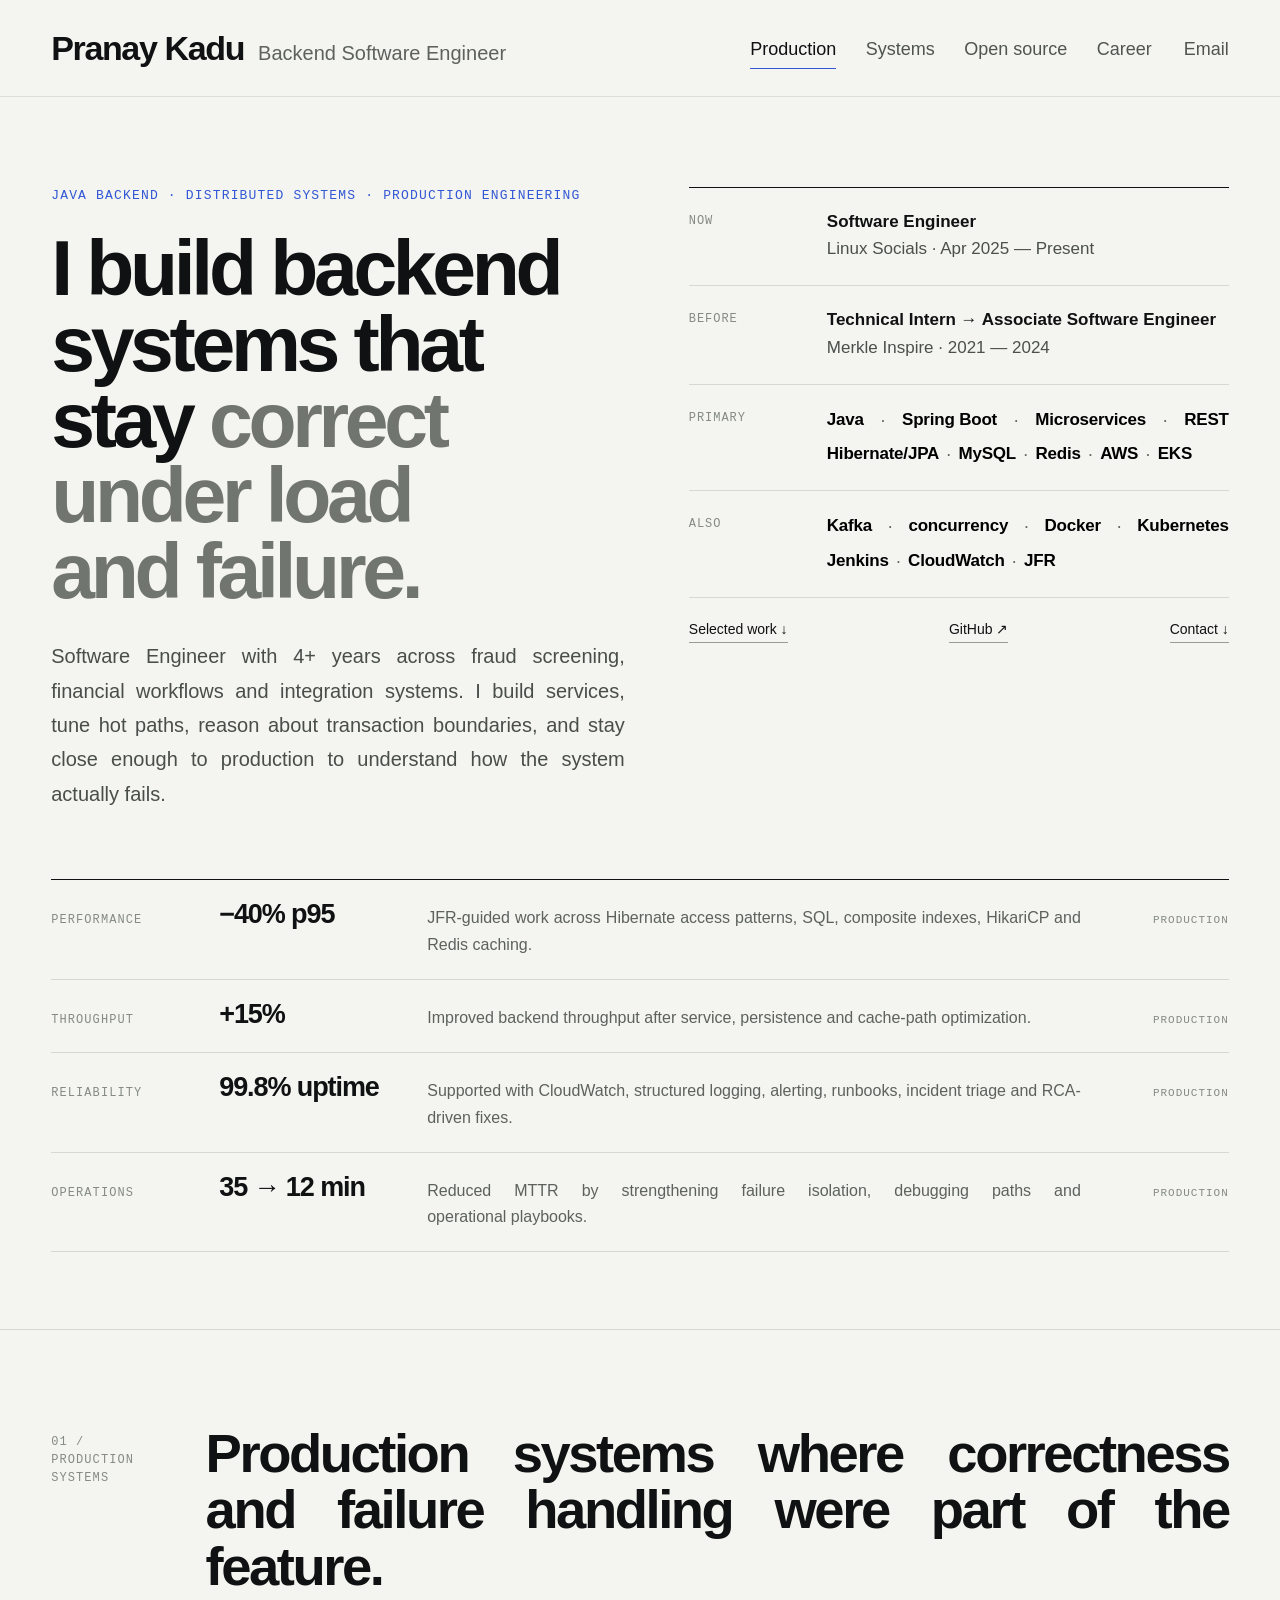
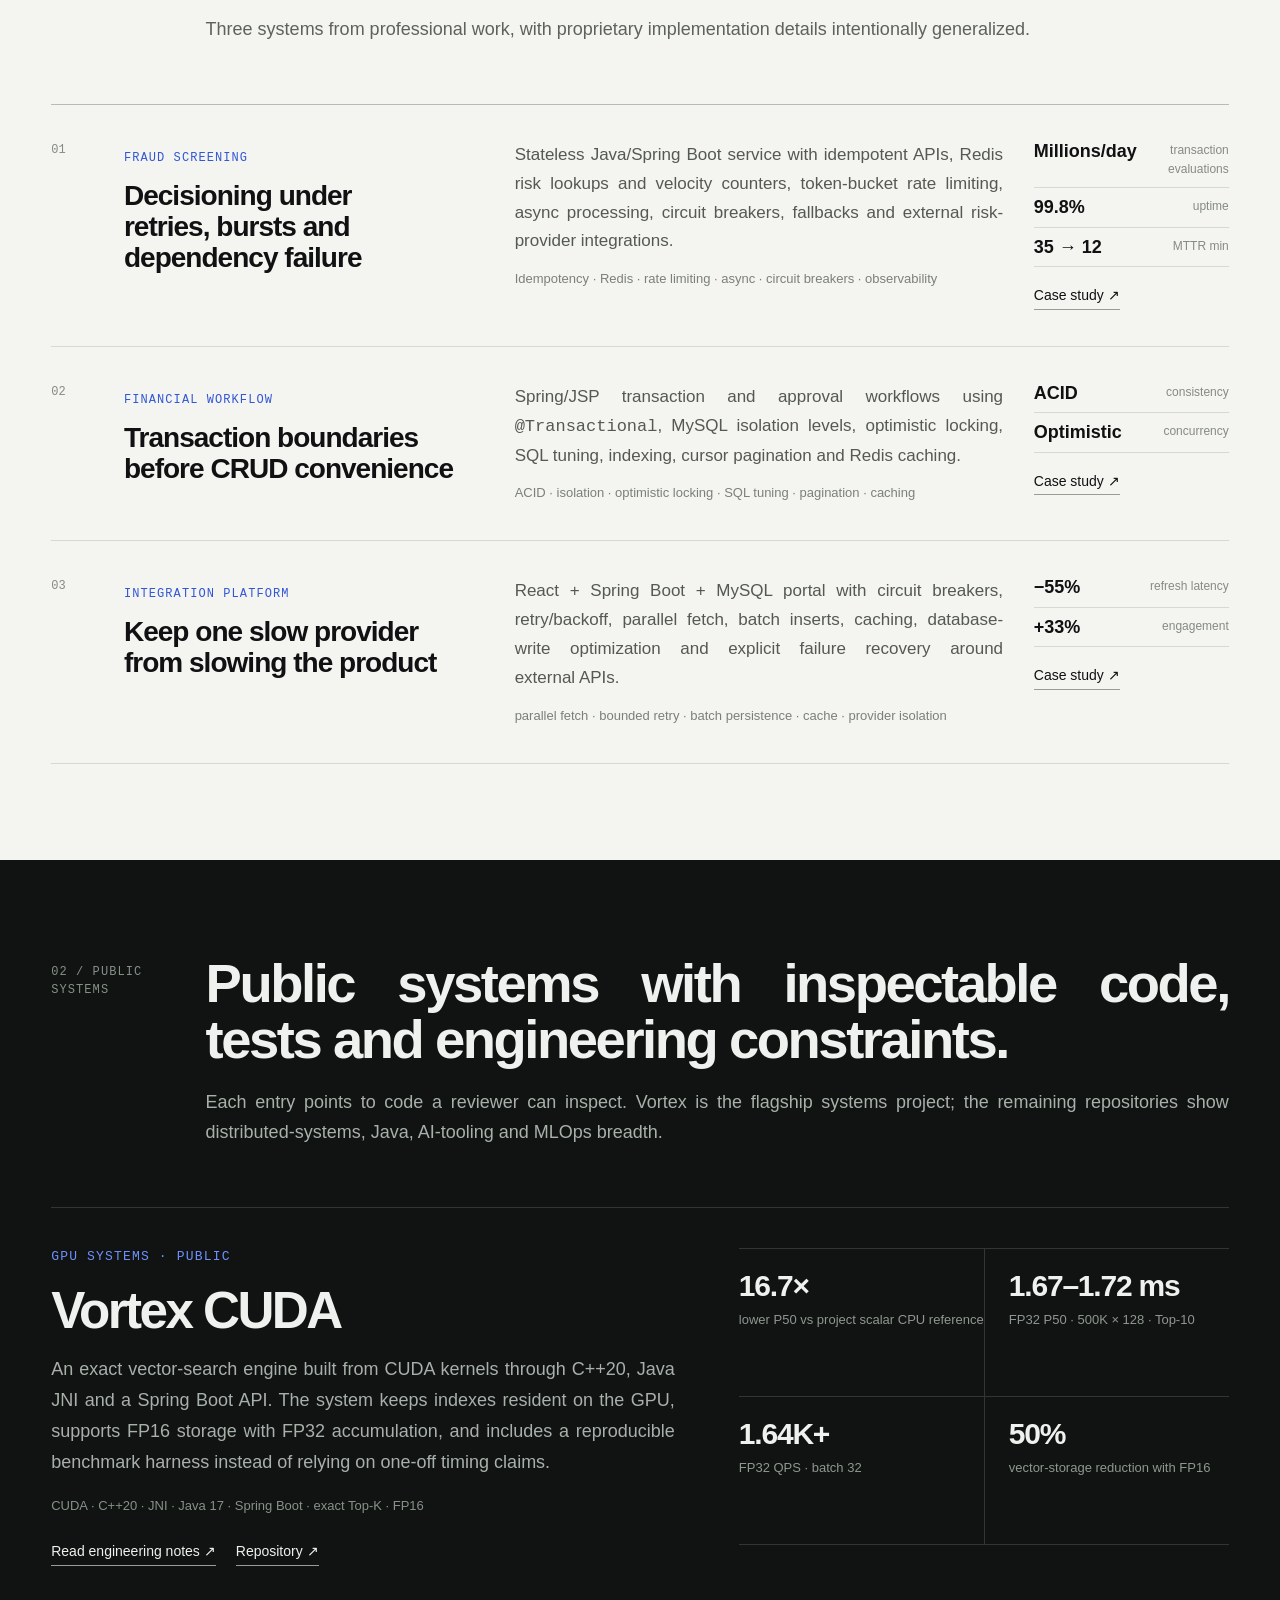
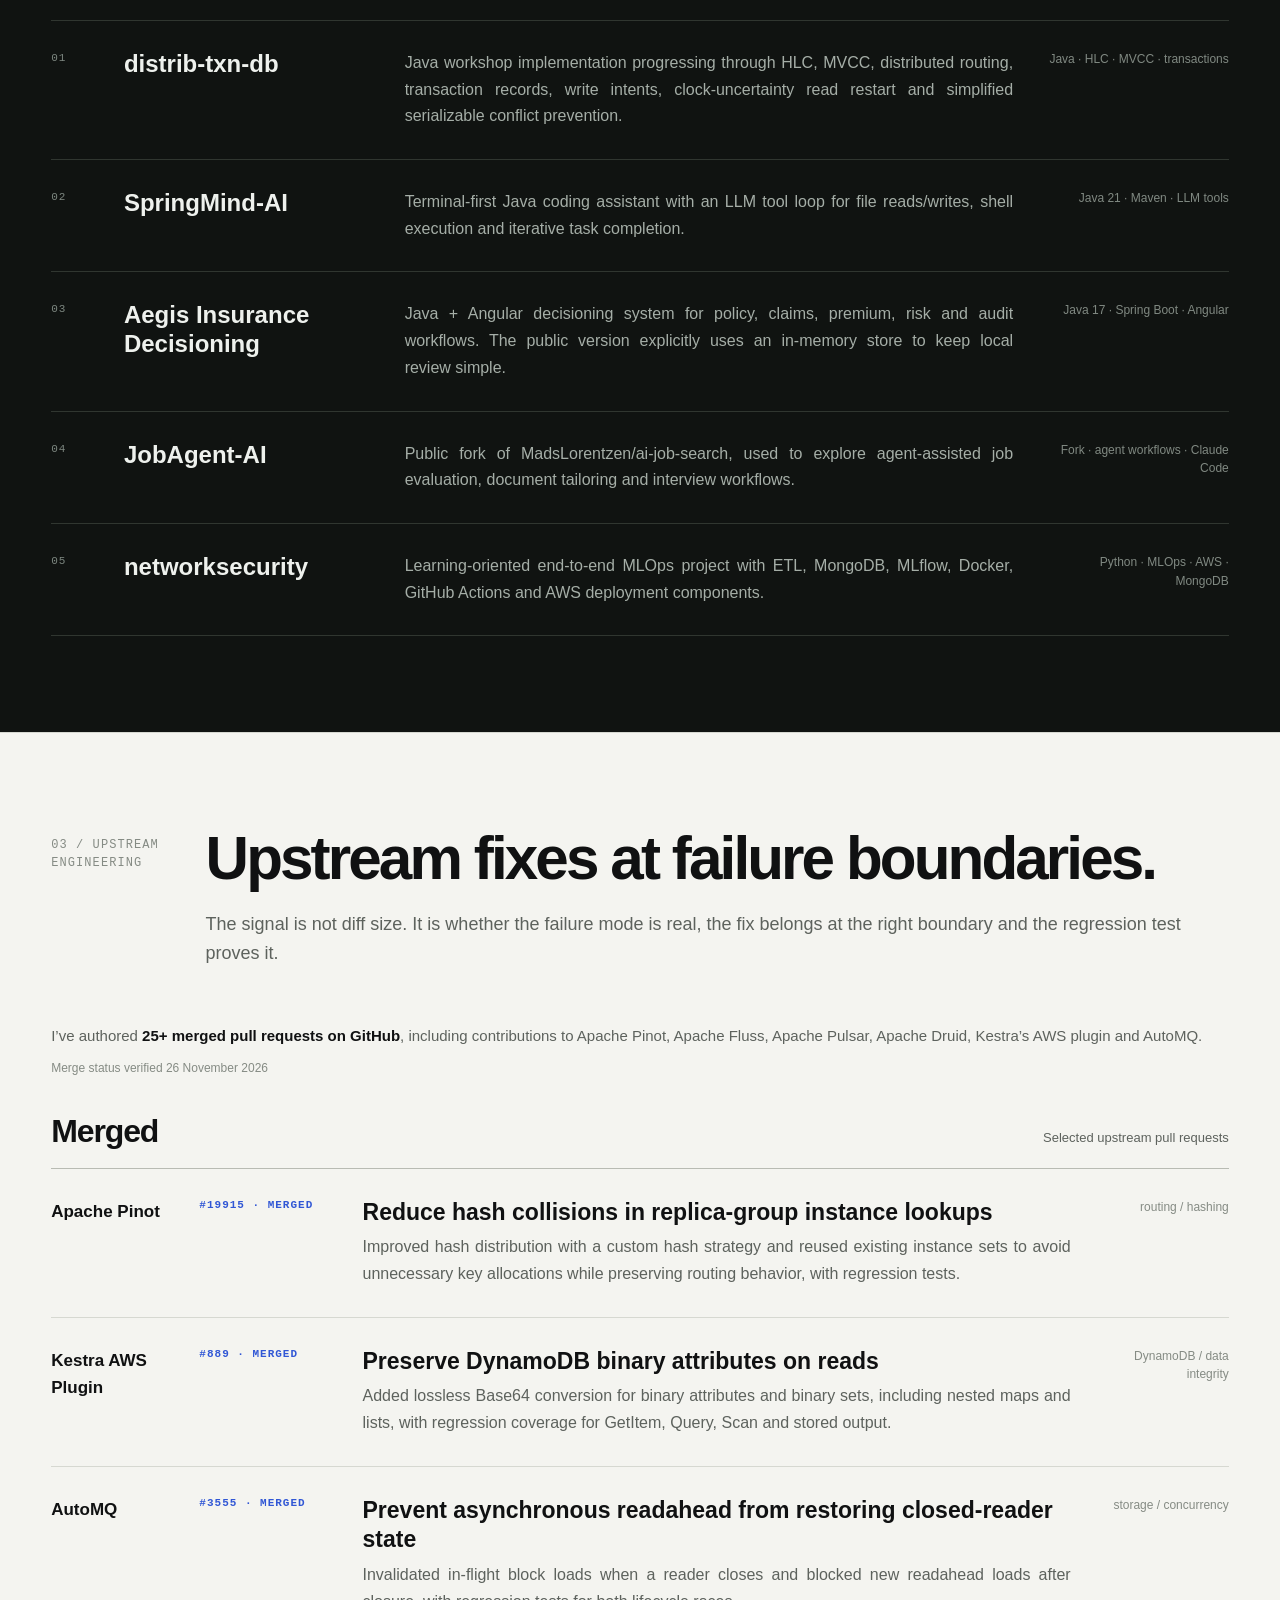
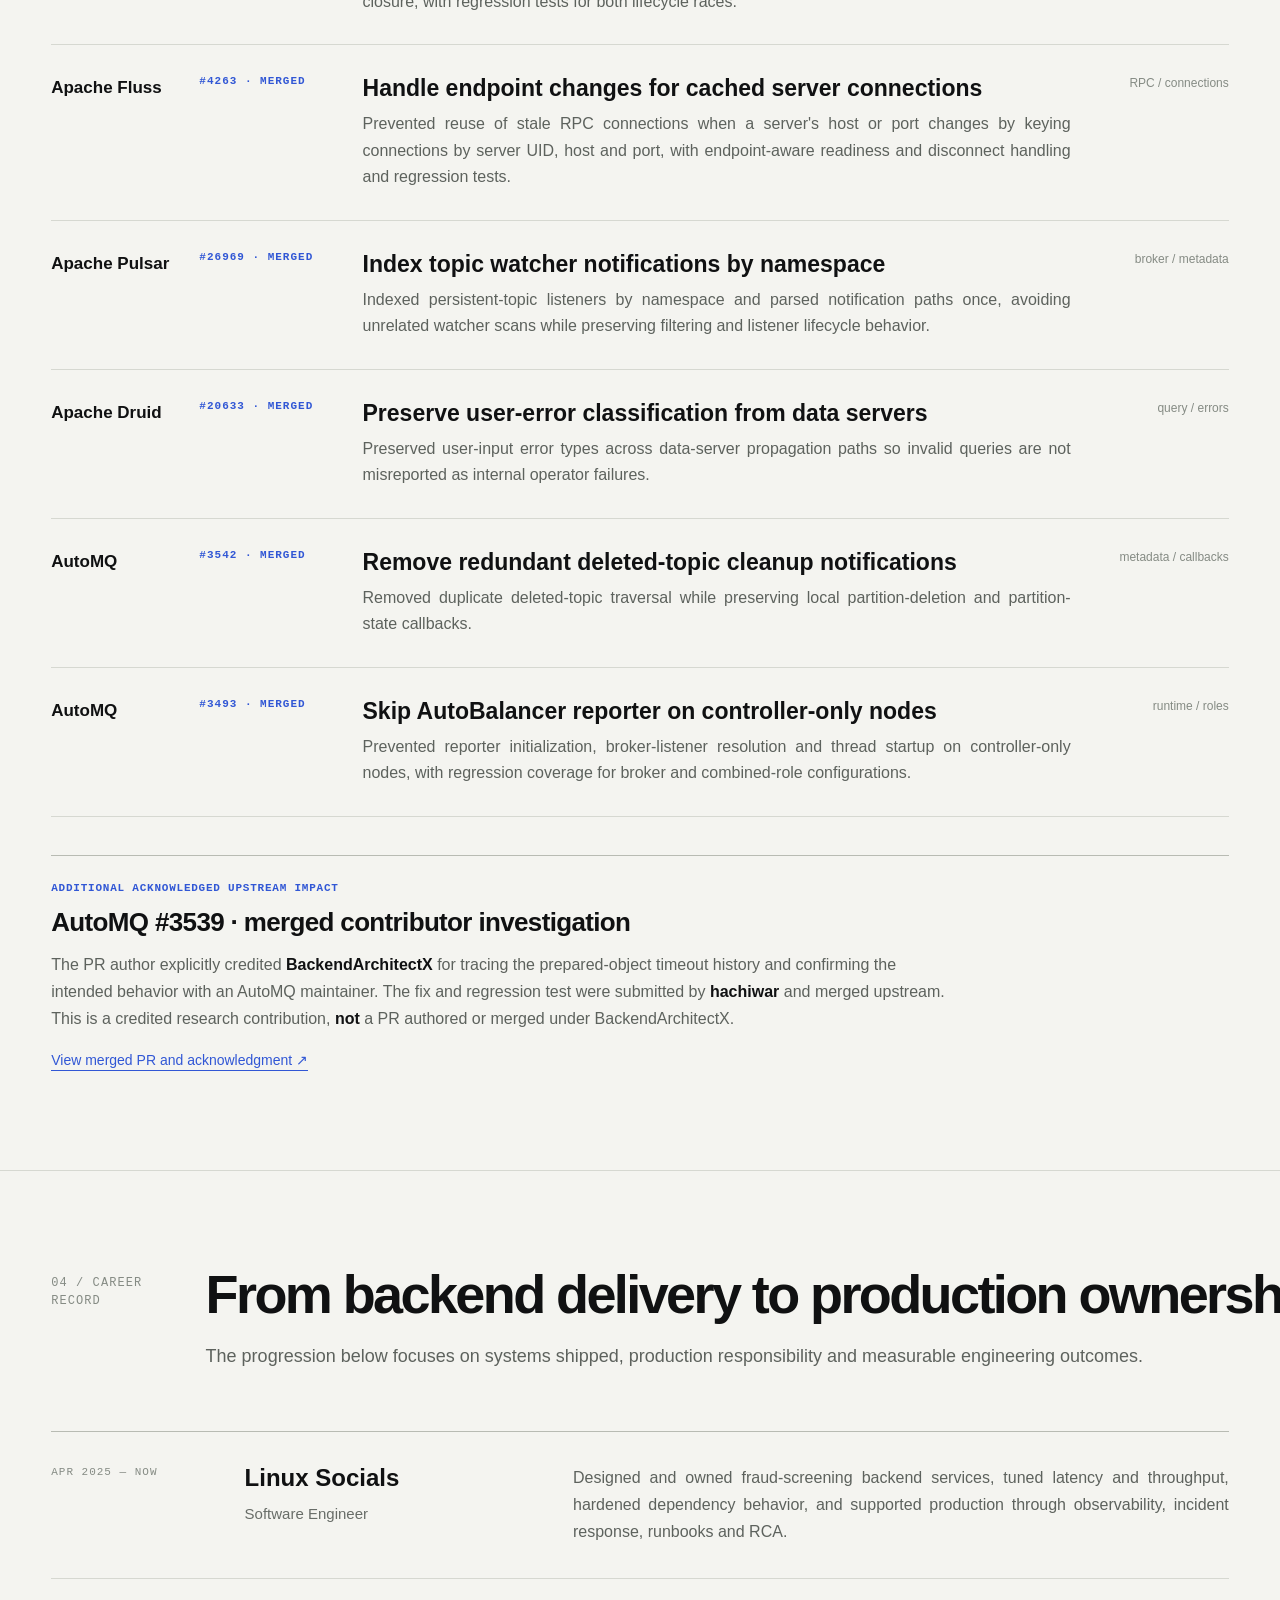
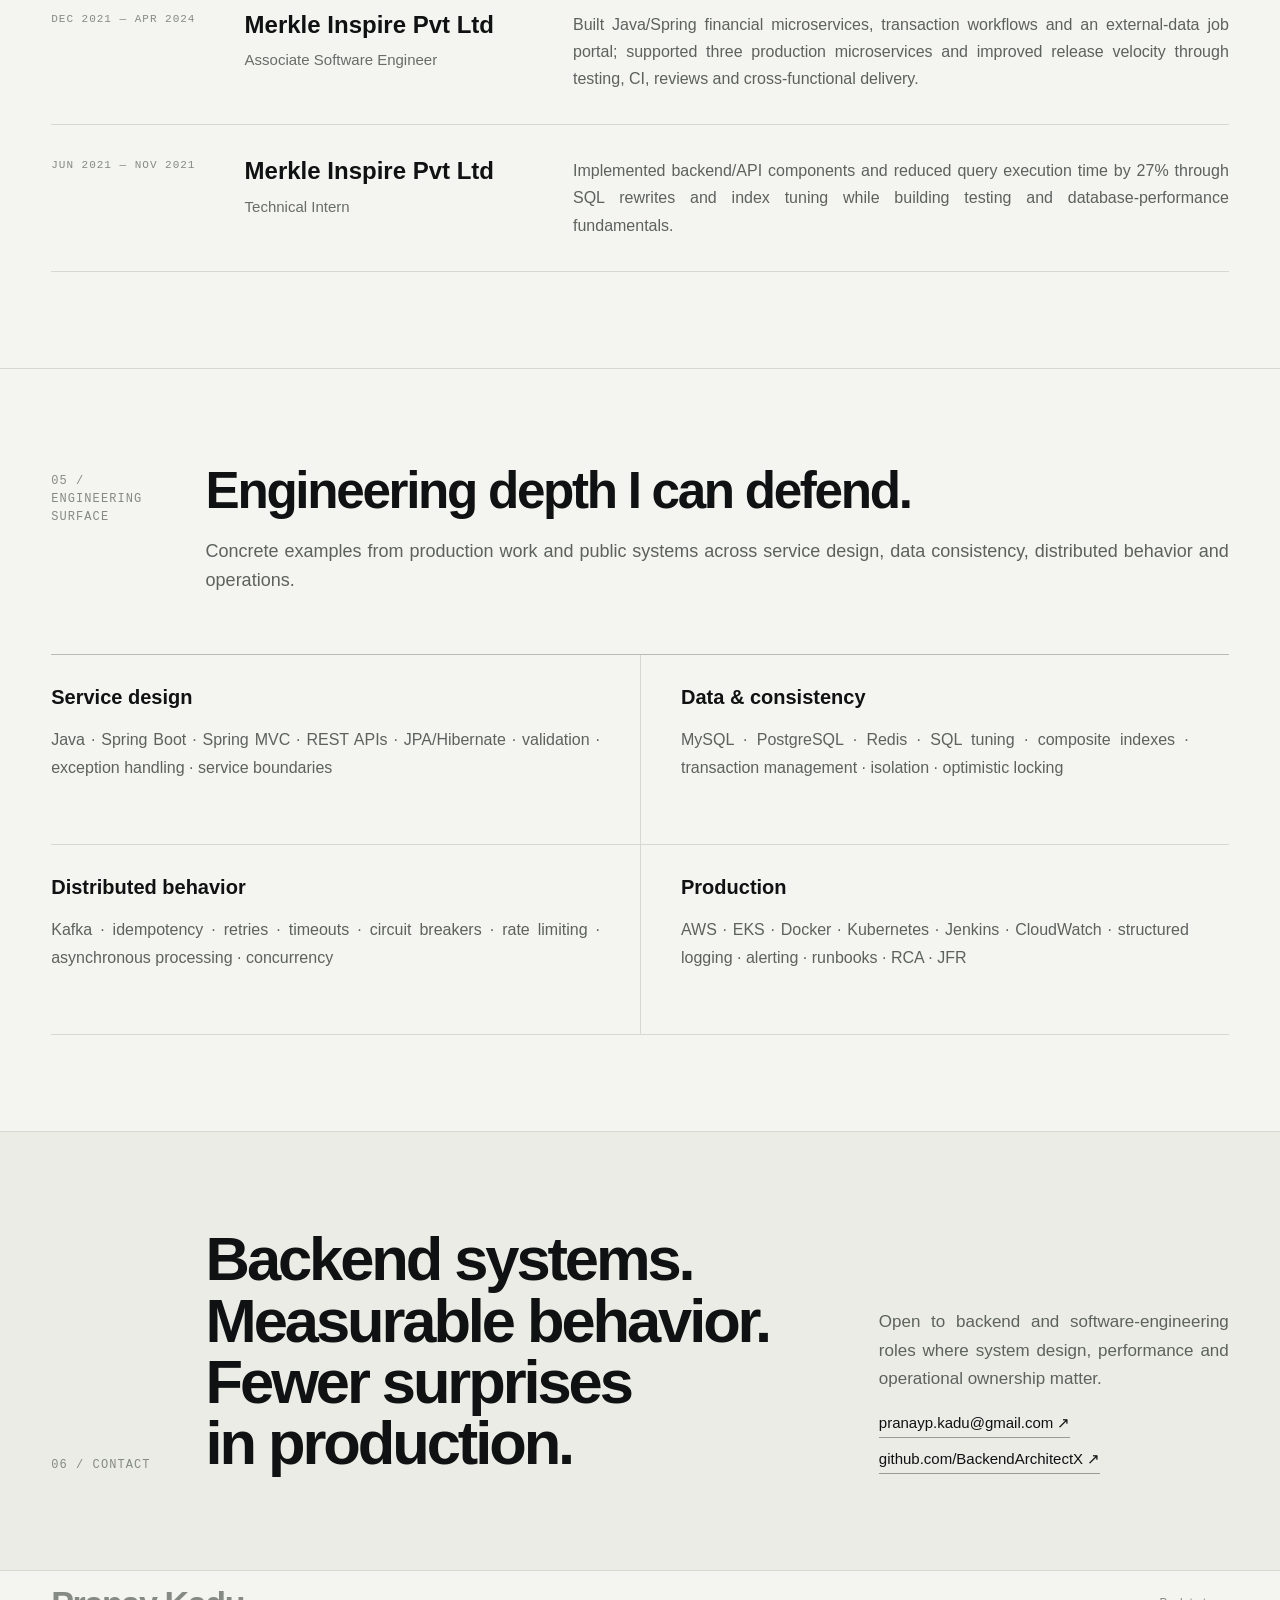
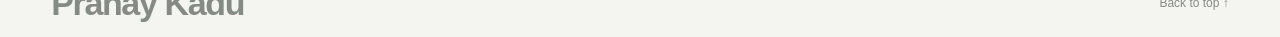
==== commit a19f5776: "Highlight 25+ merged GitHub pull requests on portfolio" ====
--- a/index.html
+++ b/index.html
@@ -128,12 +128,12 @@
         <p>The signal is not diff size. It is whether the failure mode is real, the fix belongs at the right boundary and the regression test proves it.</p>
       </div>
       <div class="oss-summary">
-        <p><strong>8 authored and merged external pull requests</strong> across Apache Pinot, Kestra AWS Plugin, Apache Fluss, Apache Pulsar, Apache Druid and AutoMQ, plus <strong>1 separately credited contribution</strong> to a merged AutoMQ PR. No open or unmerged PRs are listed.</p>
+        <p>I’ve authored <strong>25+ merged pull requests on GitHub</strong>, including contributions to Apache Pinot, Apache Fluss, Apache Pulsar, Apache Druid, Kestra’s AWS plugin and AutoMQ.</p>
         <span class="oss-asof">Merge status verified 26 November 2026</span>
       </div>
-      <div class="oss-group" aria-label="Merged external pull requests">
-        <div class="oss-group-head"><h3>Merged</h3><p>8 external pull requests · accepted upstream</p></div>
-        <div class="oss-table" aria-label="Merged external PR list">
+      <div class="oss-group" aria-label="Merged upstream pull requests">
+        <div class="oss-group-head"><h3>Merged</h3><p>Selected upstream pull requests</p></div>
+        <div class="oss-table" aria-label="Merged PR list">
         <a class="oss-entry" href="https://github.com/apache/pinot/pull/19915" target="_blank" rel="noopener noreferrer"><span class="repo">Apache Pinot</span><span class="state state--merged">#19915 · Merged</span><div><h4>Reduce hash collisions in replica-group instance lookups</h4><p>Improved hash distribution with a custom hash strategy and reused existing instance sets to avoid unnecessary key allocations while preserving routing behavior, with regression tests.</p></div><span class="domain">routing / hashing</span></a>
         <a class="oss-entry" href="https://github.com/kestra-io/plugin-aws/pull/889" target="_blank" rel="noopener noreferrer"><span class="repo">Kestra AWS Plugin</span><span class="state state--merged">#889 · Merged</span><div><h4>Preserve DynamoDB binary attributes on reads</h4><p>Added lossless Base64 conversion for binary attributes and binary sets, including nested maps and lists, with regression coverage for GetItem, Query, Scan and stored output.</p></div><span class="domain">DynamoDB / data integrity</span></a>
         <a class="oss-entry" href="https://github.com/AutoMQ/automq/pull/3555" target="_blank" rel="noopener noreferrer"><span class="repo">AutoMQ</span><span class="state state--merged">#3555 · Merged</span><div><h4>Prevent asynchronous readahead from restoring closed-reader state</h4><p>Invalidated in-flight block loads when a reader closes and blocked new readahead loads after closure, with regression tests for both lifecycle races.</p></div><span class="domain">storage / concurrency</span></a>
